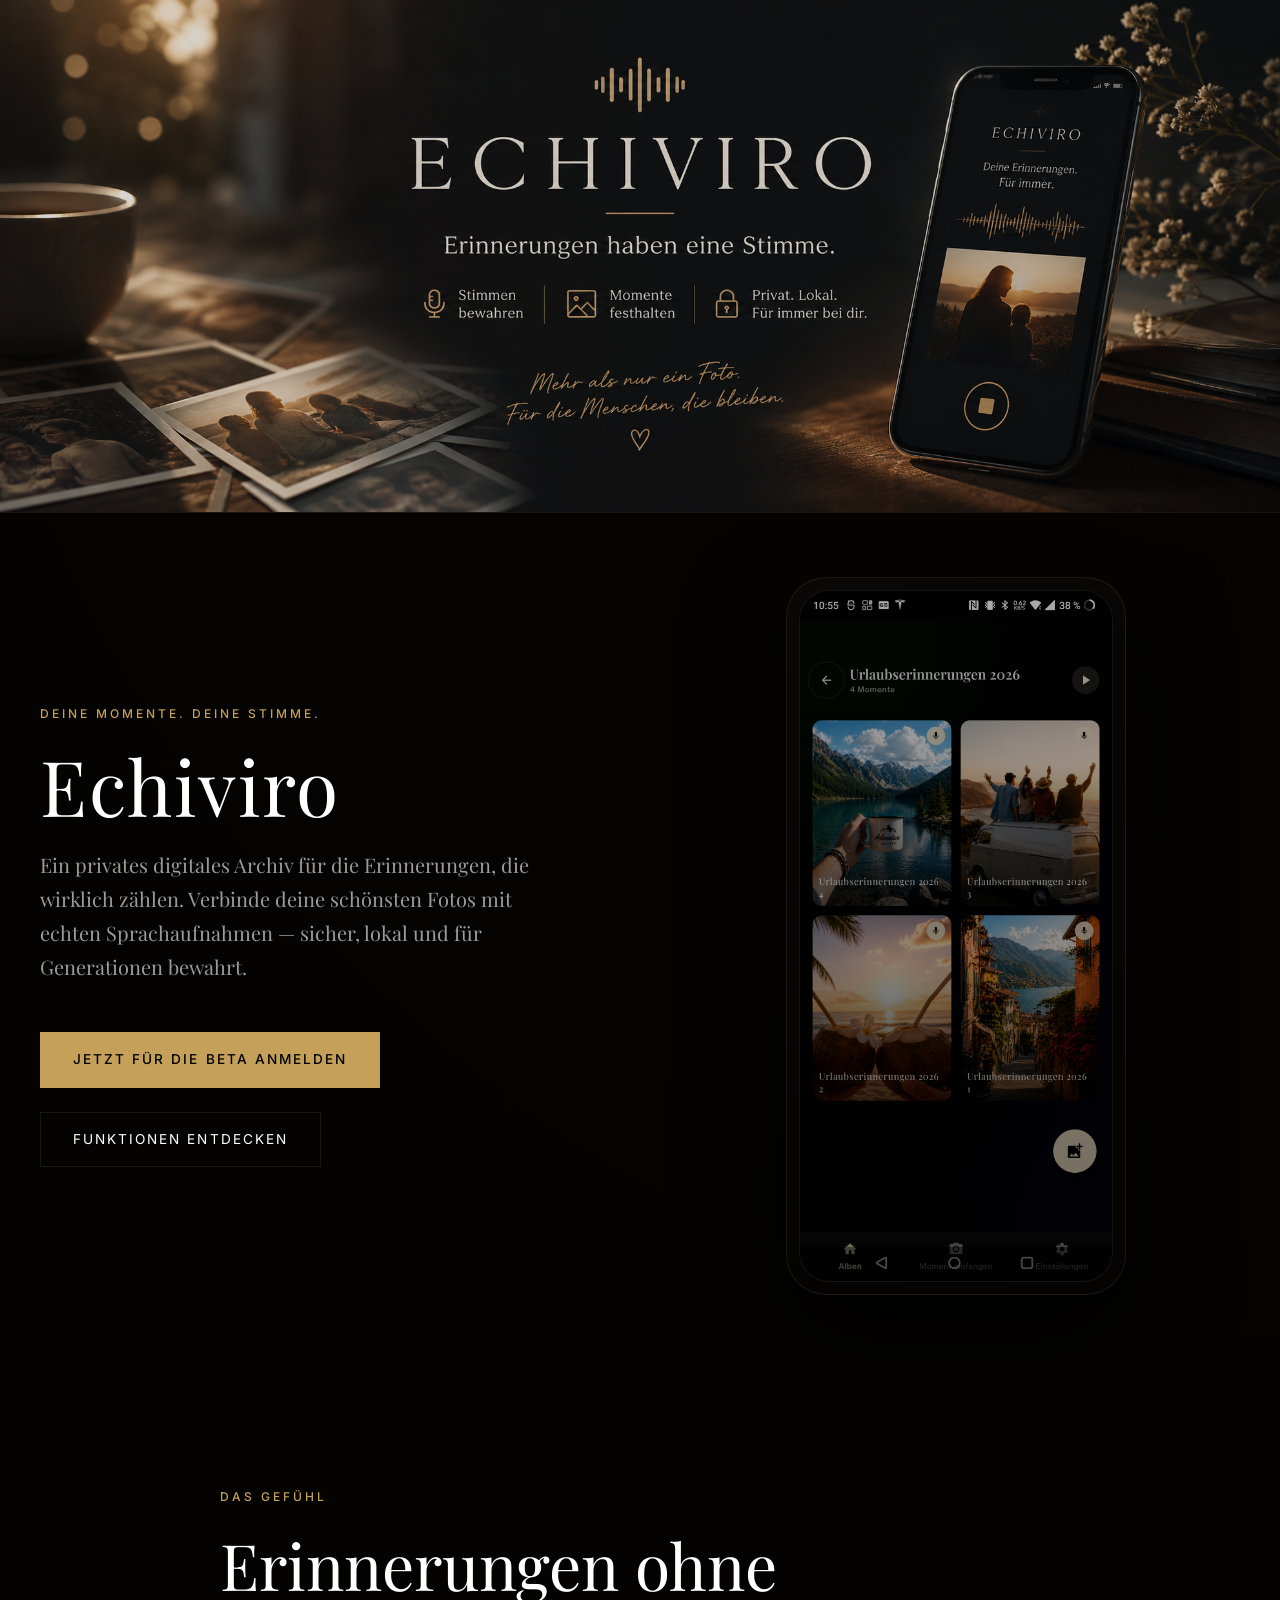
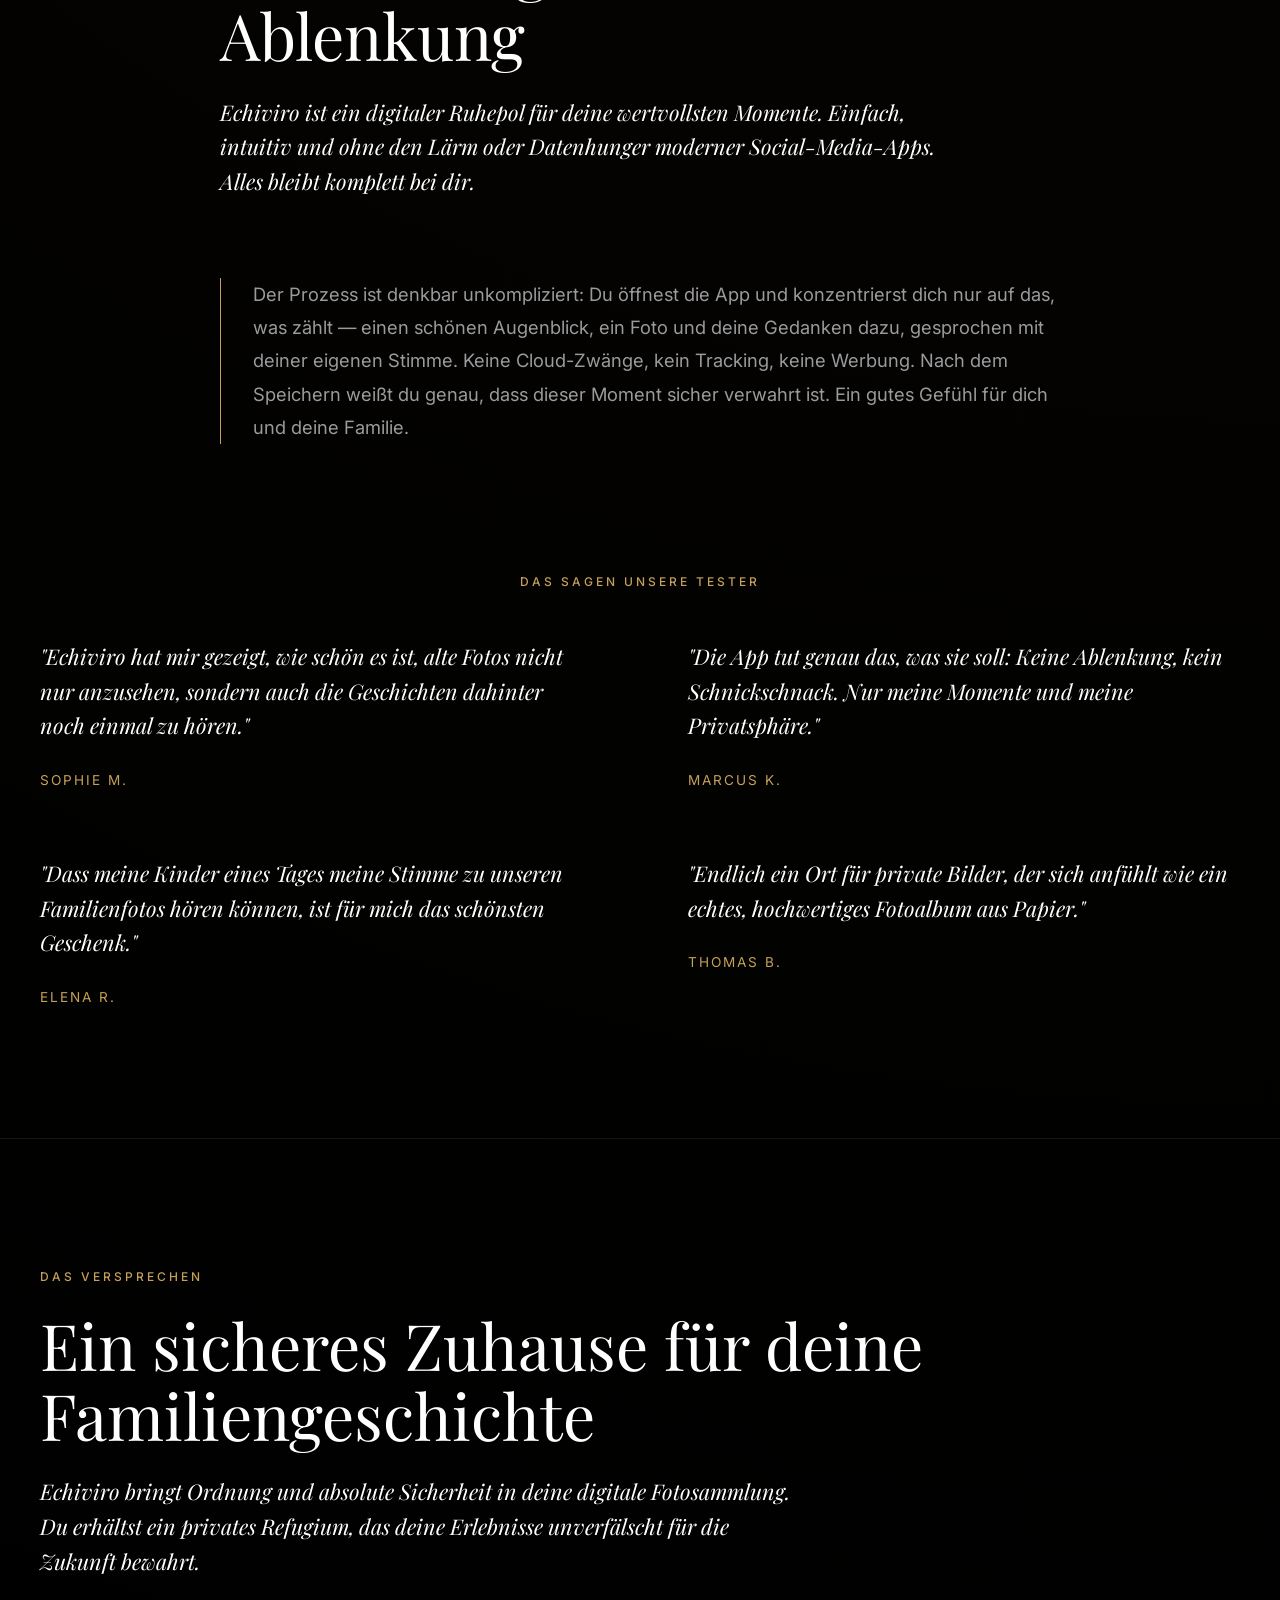
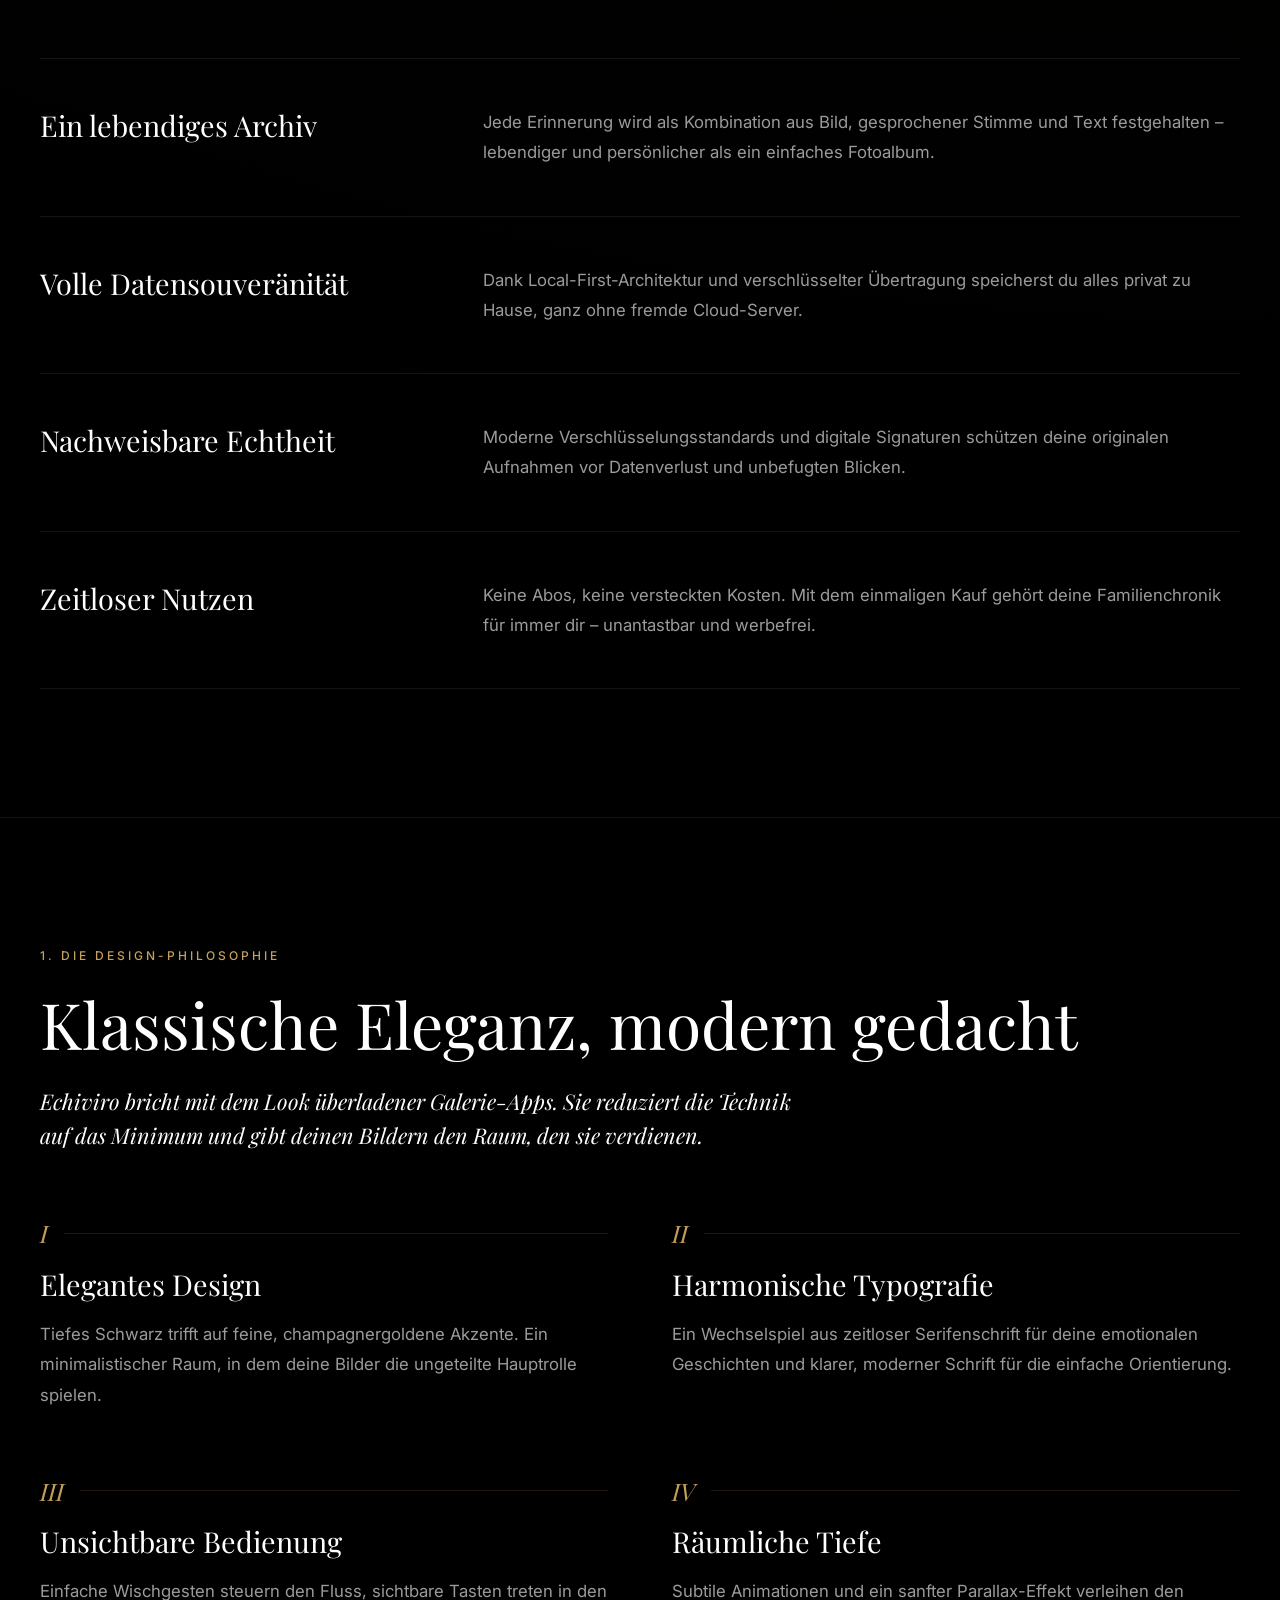
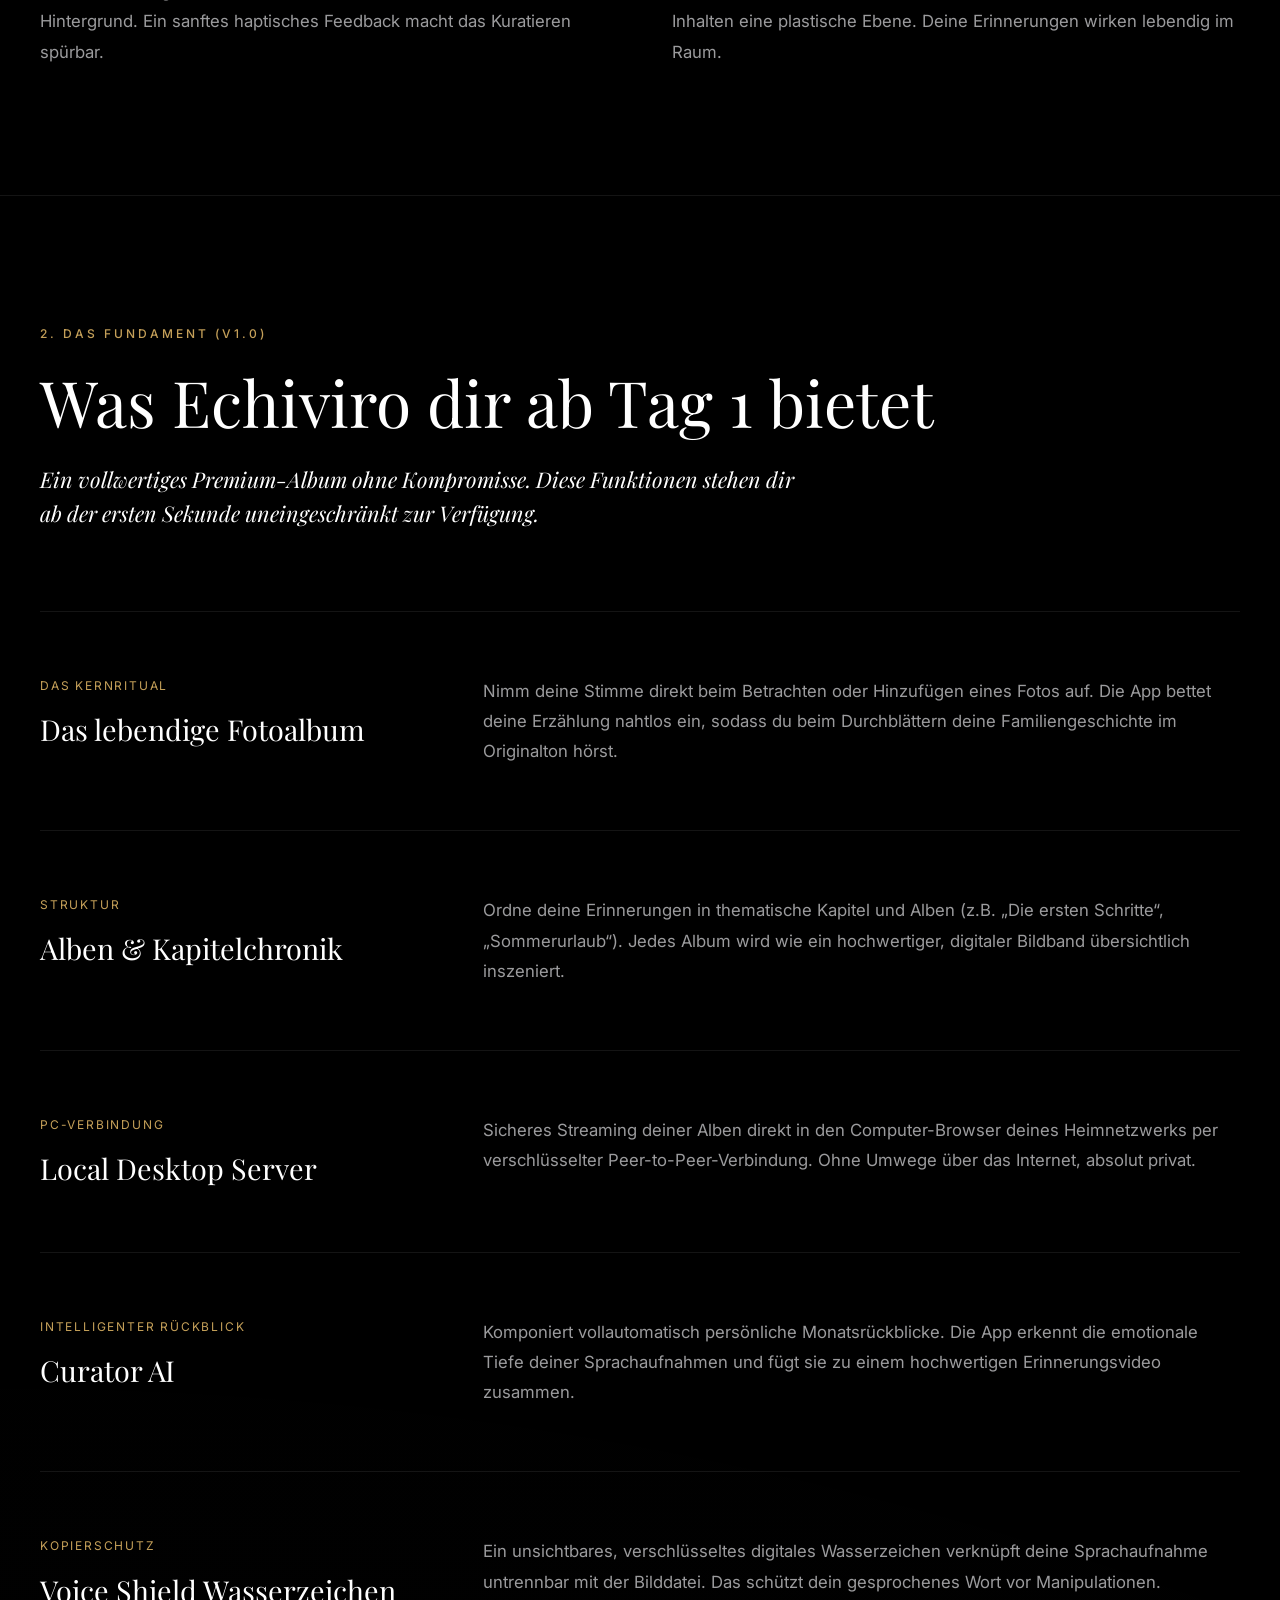
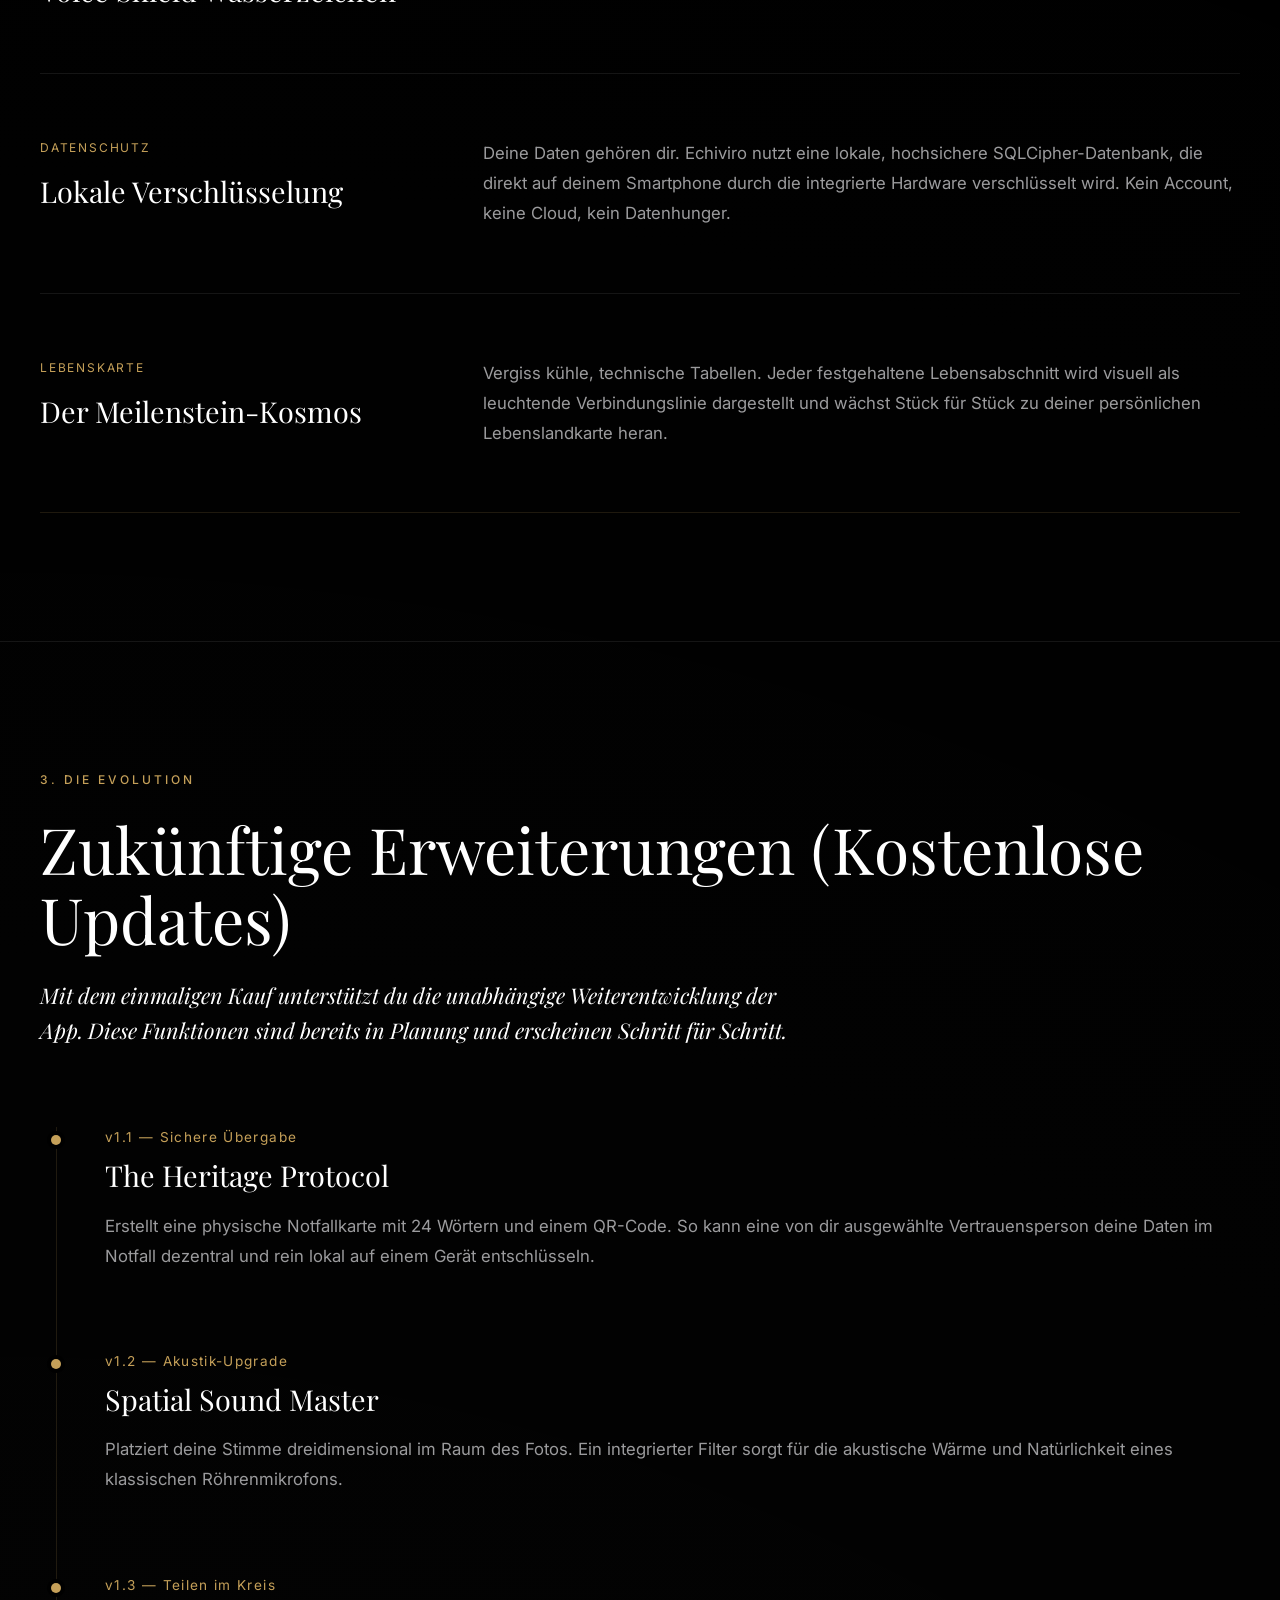
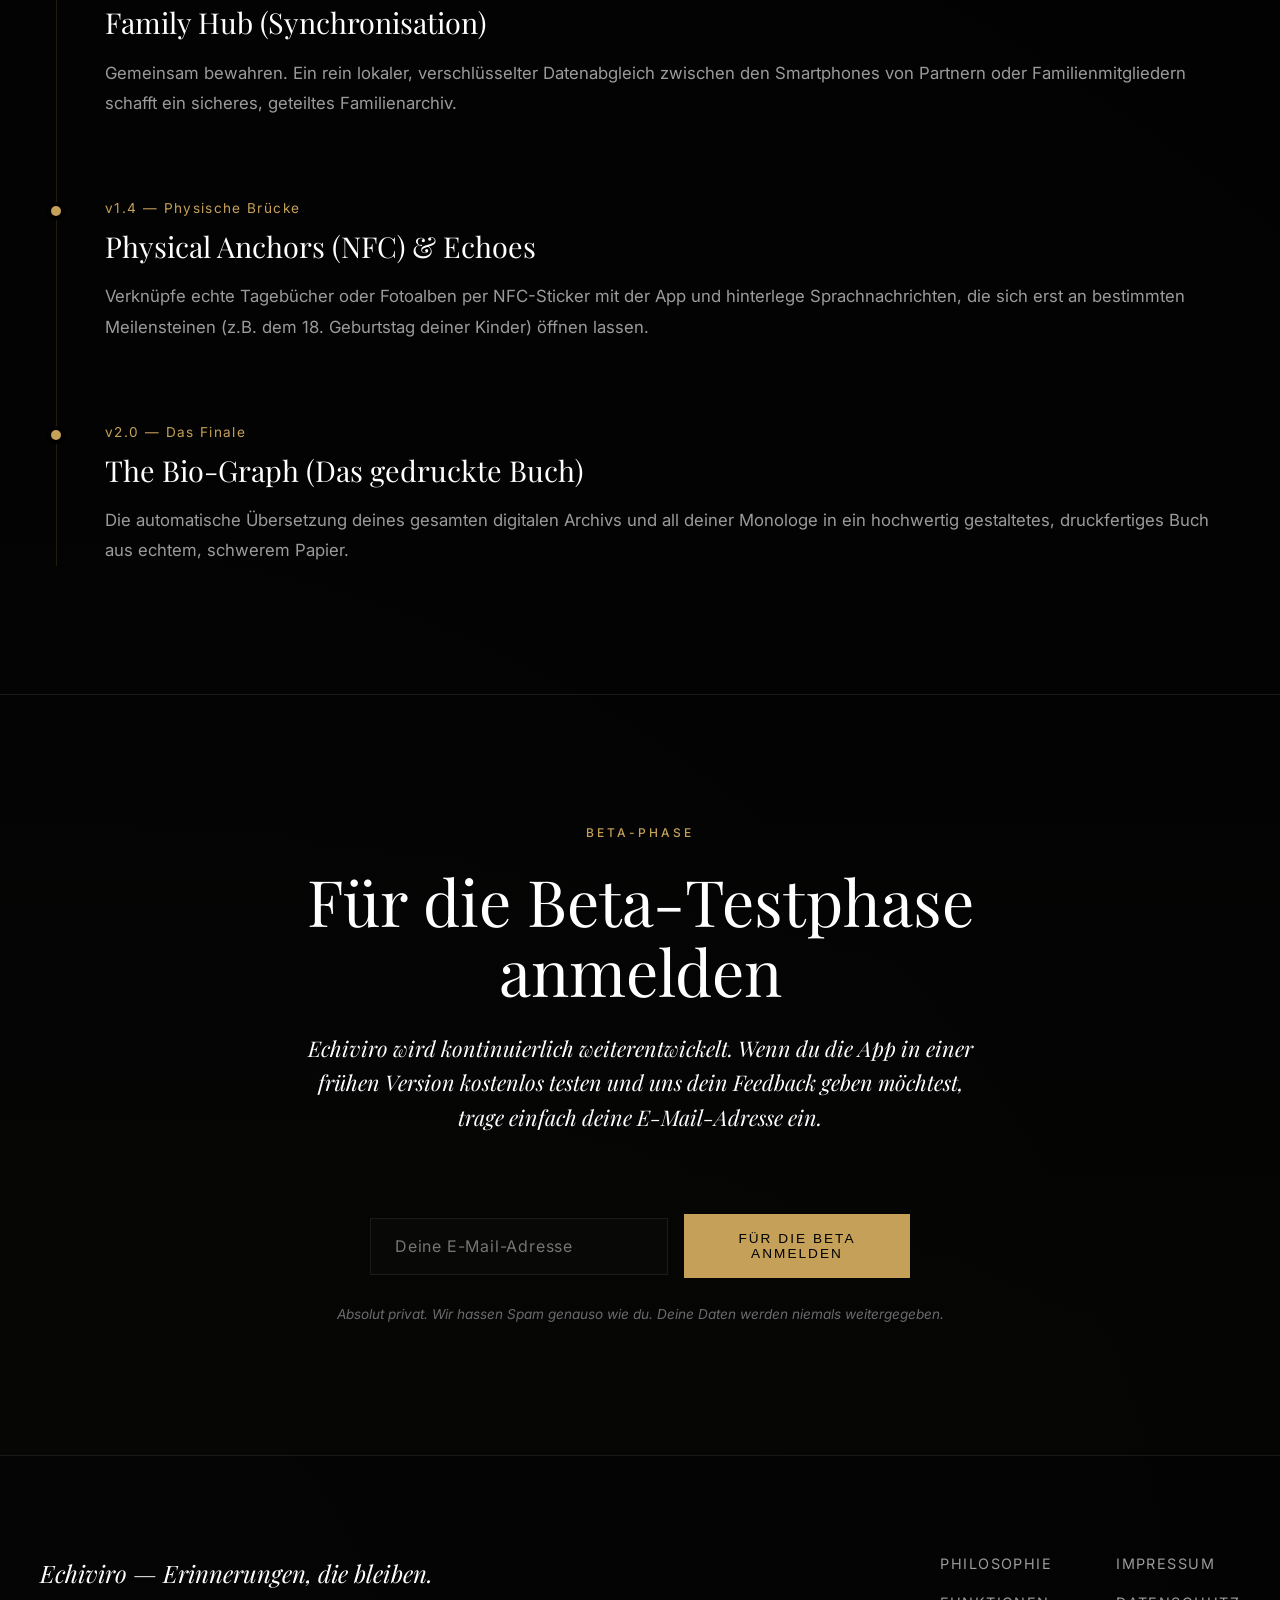
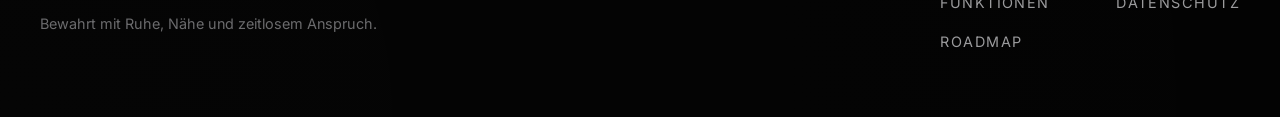
==== index.html @ 6c6562c6 "Update index.html" ====
<!DOCTYPE html>
<html lang="de">
<head>
    <meta charset="UTF-8">
    <meta name="viewport" content="width=device-width, initial-scale=1.0">
    <title>Echiviro — Das lebendige Erinnerungsarchiv</title>
    <meta name="description" content="Echiviro ist dein privates digitales Fotoalbum mit echter Stimme. Edel gestaltet, lokal gespeichert und absolut sicher vor fremden Blicken.">
    <link rel="preconnect" href="https://fonts.googleapis.com">
    <link rel="preconnect" href="https://fonts.gstatic.com" crossorigin>
    <link href="https://fonts.googleapis.com/css2?family=Inter:wght@300;400;500;600&family=Playfair+Display:ital,wght@0,400;0,500;1,400&display=swap" rel="stylesheet">
    <link rel="stylesheet" href="styles.css">
</head>
<body>
    <div class="page-shell">
        <div class="header-banner">
            <img src="Header.png" alt="Echiviro Header Visual" class="header-banner-image">
        </div>
        
        <header class="hero" id="top">
            <div class="hero-layer"></div>
            <div class="container hero-container">
                <div class="hero-copy">
                    <span class="eyebrow">Deine Momente. Deine Stimme.</span>
                    <h1>Echiviro</h1>
                    <p class="hero-text">Ein privates digitales Archiv für die Erinnerungen, die wirklich zählen. Verbinde deine schönsten Fotos mit echten Sprachaufnahmen — sicher, lokal und für Generationen bewahrt.</p>
                    <div class="hero-actions">
                        <a class="button button-primary" href="#anmeldung">Jetzt für die Beta anmelden</a>
                        <a class="button button-secondary" href="#bausteine">Funktionen entdecken</a>
                    </div>
                </div>
                <div class="hero-visual">
                    <div class="phone-frame">
                        <div class="phone-screen">
                            <div class="screen-slide screen-one"></div>
                            <div class="screen-slide screen-two"></div>
                            <div class="screen-slide screen-three"></div>
                        </div>
                    </div>
                </div>
            </div>
        </header>

        <main>
            <section class="section section-feel" id="demo">
                <div class="container small-container">
                    <span class="eyebrow">Das Gefühl</span>
                    <h2>Erinnerungen ohne Ablenkung</h2>
                    <p class="section-intro">Echiviro ist ein digitaler Ruhepol für deine wertvollsten Momente. Einfach, intuitiv und ohne den Lärm oder Datenhunger moderner Social-Media-Apps. Alles bleibt komplett bei dir.</p>
                    <div class="editorial-quote-block">
                        <p class="section-text">Der Prozess ist denkbar unkompliziert: Du öffnest die App und konzentrierst dich nur auf das, was zählt — einen schönen Augenblick, ein Foto und deine Gedanken dazu, gesprochen mit deiner eigenen Stimme. Keine Cloud-Zwänge, kein Tracking, keine Werbung. Nach dem Speichern weißt du genau, dass dieser Moment sicher verwahrt ist. Ein gutes Gefühl für dich und deine Familie.</p>
                    </div>
                </div>

                <div class="container voices-container">
                    <span class="eyebrow center-text">Das sagen unsere Tester</span>
                    <div class="voices-editorial-grid">
                        <blockquote class="voice-item">
                            <p class="voice-quote">"Echiviro hat mir gezeigt, wie schön es ist, alte Fotos nicht nur anzusehen, sondern auch die Geschichten dahinter noch einmal zu hören."</p>
                            <cite class="voice-author">Sophie M.</cite>
                        </blockquote>
                        <blockquote class="voice-item">
                            <p class="voice-quote">"Die App tut genau das, was sie soll: Keine Ablenkung, kein Schnickschnack. Nur meine Momente und meine Privatsphäre."</p>
                            <cite class="voice-author">Marcus K.</cite>
                        </blockquote>
                        <blockquote class="voice-item">
                            <p class="voice-quote">"Dass meine Kinder eines Tages meine Stimme zu unseren Familienfotos hören können, ist für mich das schönsten Geschenk."</p>
                            <cite class="voice-author">Elena R.</cite>
                        </blockquote>
                        <blockquote class="voice-item">
                            <p class="voice-quote">"Endlich ein Ort für private Bilder, der sich anfühlt wie ein echtes, hochwertiges Fotoalbum aus Papier."</p>
                            <cite class="voice-author">Thomas B.</cite>
                        </blockquote>
                    </div>
                </div>
            </section>

            <section class="section section-offer line-top" id="bekommen">
                <div class="container">
                    <span class="eyebrow">Das Versprechen</span>
                    <h2>Ein sicheres Zuhause für deine Familiengeschichte</h2>
                    <p class="section-intro">Echiviro bringt Ordnung und absolute Sicherheit in deine digitale Fotosammlung. Du erhältst ein privates Refugium, das deine Erlebnisse unverfälscht für die Zukunft bewahrt.</p>
                    
                    <div class="editorial-list">
                        <div class="editorial-row">
                            <div class="editorial-cell title-cell"><h3>Ein lebendiges Archiv</h3></div>
                            <div class="editorial-cell desc-cell"><p>Jede Erinnerung wird als Kombination aus Bild, gesprochener Stimme und Text festgehalten – lebendiger und persönlicher als ein einfaches Fotoalbum.</p></div>
                        </div>
                        <div class="editorial-row">
                            <div class="editorial-cell title-cell"><h3>Volle Datensouveränität</h3></div>
                            <div class="editorial-cell desc-cell"><p>Dank Local-First-Architektur und verschlüsselter Übertragung speicherst du alles privat zu Hause, ganz ohne fremde Cloud-Server.</p></div>
                        </div>
                        <div class="editorial-row">
                            <div class="editorial-cell title-cell"><h3>Nachweisbare Echtheit</h3></div>
                            <div class="editorial-cell desc-cell"><p>Moderne Verschlüsselungsstandards und digitale Signaturen schützen deine originalen Aufnahmen vor Datenverlust und unbefugten Blicken.</p></div>
                        </div>
                        <div class="editorial-row">
                            <div class="editorial-cell title-cell"><h3>Zeitloser Nutzen</h3></div>
                            <div class="editorial-cell desc-cell"><p>Keine Abos, keine versteckten Kosten. Mit dem einmaligen Kauf gehört deine Familienchronik für immer dir – unantastbar und werbefrei.</p></div>
                        </div>
                    </div>
                </div>
            </section>

            <section class="section section-manifest line-top" id="manifest">
                <div class="container">
                    <span class="eyebrow">1. Die Design-Philosophie</span>
                    <h2>Klassische Eleganz, modern gedacht</h2>
                    <p class="section-intro">Echiviro bricht mit dem Look überladener Galerie-Apps. Sie reduziert die Technik auf das Minimum und gibt deinen Bildern den Raum, den sie verdienen.</p>

                    <div class="manifesto-editorial-grid">
                        <div class="manifesto-block">
                            <span class="block-number">I</span>
                            <h3>Elegantes Design</h3>
                            <p>Tiefes Schwarz trifft auf feine, champagnergoldene Akzente. Ein minimalistischer Raum, in dem deine Bilder die ungeteilte Hauptrolle spielen.</p>
                        </div>
                        <div class="manifesto-block">
                            <span class="block-number">II</span>
                            <h3>Harmonische Typografie</h3>
                            <p>Ein Wechselspiel aus zeitloser Serifenschrift für deine emotionalen Geschichten und klarer, moderner Schrift für die einfache Orientierung.</p>
                        </div>
                        <div class="manifesto-block">
                            <span class="block-number">III</span>
                            <h3>Unsichtbare Bedienung</h3>
                            <p>Einfache Wischgesten steuern den Fluss, sichtbare Tasten treten in den Hintergrund. Ein sanftes haptisches Feedback macht das Kuratieren spürbar.</p>
                        </div>
                        <div class="manifesto-block">
                            <span class="block-number">IV</span>
                            <h3>Räumliche Tiefe</h3>
                            <p>Subtile Animationen und ein sanfter Parallax-Effekt verleihen den Inhalten eine plastische Ebene. Deine Erinnerungen wirken lebendig im Raum.</p>
                        </div>
                    </div>
                </div>
            </section>

            <section class="section section-features line-top" id="bausteine">
                <div class="container">
                    <span class="eyebrow">2. Das Fundament (v1.0)</span>
                    <h2>Was Echiviro dir ab Tag 1 bietet</h2>
                    <p class="section-intro">Ein vollwertiges Premium-Album ohne Kompromisse. Diese Funktionen stehen dir ab der ersten Sekunde uneingeschränkt zur Verfügung.</p>

                    <div class="features-editorial-list">
                        <div class="feature-strip">
                            <div class="feature-strip-meta">
                                <span class="feature-strip-label">Das Kernritual</span>
                                <h3>Das lebendige Fotoalbum</h3>
                            </div>
                            <div class="feature-strip-content">
                                <p>Nimm deine Stimme direkt beim Betrachten oder Hinzufügen eines Fotos auf. Die App bettet deine Erzählung nahtlos ein, sodass du beim Durchblättern deine Familiengeschichte im Originalton hörst.</p>
                            </div>
                        </div>

                        <div class="feature-strip">
                            <div class="feature-strip-meta">
                                <span class="feature-strip-label">Struktur</span>
                                <h3>Alben & Kapitelchronik</h3>
                            </div>
                            <div class="feature-strip-content">
                                <p>Ordne deine Erinnerungen in thematische Kapitel und Alben (z.B. „Die ersten Schritte“, „Sommerurlaub“). Jedes Album wird wie ein hochwertiger, digitaler Bildband übersichtlich inszeniert.</p>
                            </div>
                        </div>

                        <div class="feature-strip">
                            <div class="feature-strip-meta">
                                <span class="feature-strip-label">PC-Verbindung</span>
                                <h3>Local Desktop Server</h3>
                            </div>
                            <div class="feature-strip-content">
                                <p>Sicheres Streaming deiner Alben direkt in den Computer-Browser deines Heimnetzwerks per verschlüsselter Peer-to-Peer-Verbindung. Ohne Umwege über das Internet, absolut privat.</p>
                            </div>
                        </div>

                        <div class="feature-strip">
                            <div class="feature-strip-meta">
                                <span class="feature-strip-label">Intelligenter Rückblick</span>
                                <h3>Curator AI</h3>
                            </div>
                            <div class="feature-strip-content">
                                <p>Komponiert vollautomatisch persönliche Monatsrückblicke. Die App erkennt die emotionale Tiefe deiner Sprachaufnahmen und fügt sie zu einem hochwertigen Erinnerungsvideo zusammen.</p>
                            </div>
                        </div>

                        <div class="feature-strip">
                            <div class="feature-strip-meta">
                                <span class="feature-strip-label">Kopierschutz</span>
                                <h3>Voice Shield Wasserzeichen</h3>
                            </div>
                            <div class="feature-strip-content">
                                <p>Ein unsichtbares, verschlüsseltes digitales Wasserzeichen verknüpft deine Sprachaufnahme untrennbar mit der Bilddatei. Das schützt dein gesprochenes Wort vor Manipulationen.</p>
                            </div>
                        </div>

                        <div class="feature-strip">
                            <div class="feature-strip-meta">
                                <span class="feature-strip-label">Datenschutz</span>
                                <h3>Lokale Verschlüsselung</h3>
                            </div>
                            <div class="feature-strip-content">
                                <p>Deine Daten gehören dir. Echiviro nutzt eine lokale, hochsichere SQLCipher-Datenbank, die direkt auf deinem Smartphone durch die integrierte Hardware verschlüsselt wird. Kein Account, keine Cloud, kein Datenhunger.</p>
                            </div>
                        </div>

                        <div class="feature-strip highlight-strip">
                            <div class="feature-strip-meta">
                                <span class="feature-strip-label">Lebenskarte</span>
                                <h3>Der Meilenstein-Kosmos</h3>
                            </div>
                            <div class="feature-strip-content">
                                <p>Vergiss kühle, technische Tabellen. Jeder festgehaltene Lebensabschnitt wird visuell als leuchtende Verbindungslinie dargestellt und wächst Stück für Stück zu deiner persönlichen Lebenslandkarte heran.</p>
                            </div>
                        </div>
                    </div>
                </div>
            </section>

            <section class="section section-roadmap line-top" id="zukunft">
                <div class="container">
                    <span class="eyebrow">3. Die Evolution</span>
                    <h2>Zukünftige Erweiterungen (Kostenlose Updates)</h2>
                    <p class="section-intro">Mit dem einmaligen Kauf unterstützt du die unabhängige Weiterentwicklung der App. Diese Funktionen sind bereits in Planung und erscheinen Schritt für Schritt.</p>

                    <div class="roadmap-timeline">
                        <div class="timeline-node">
                            <div class="node-meta">
                                <span class="node-version">v1.1 — Sichere Übergabe</span>
                                <h3 class="node-title">The Heritage Protocol</h3>
                            </div>
                            <div class="node-body">
                                <p>Erstellt eine physische Notfallkarte mit 24 Wörtern und einem QR-Code. So kann eine von dir ausgewählte Vertrauensperson deine Daten im Notfall dezentral und rein lokal auf einem Gerät entschlüsseln.</p>
                            </div>
                        </div>

                        <div class="timeline-node">
                            <div class="node-meta">
                                <span class="node-version">v1.2 — Akustik-Upgrade</span>
                                <h3 class="node-title">Spatial Sound Master</h3>
                            </div>
                            <div class="node-body">
                                <p>Platziert deine Stimme dreidimensional im Raum des Fotos. Ein integrierter Filter sorgt für die akustische Wärme und Natürlichkeit eines klassischen Röhrenmikrofons.</p>
                            </div>
                        </div>

                        <div class="timeline-node">
                            <div class="node-meta">
                                <span class="node-version">v1.3 — Teilen im Kreis</span>
                                <h3 class="node-title">Family Hub (Synchronisation)</h3>
                            </div>
                            <div class="node-body">
                                <p>Gemeinsam bewahren. Ein rein lokaler, verschlüsselter Datenabgleich zwischen den Smartphones von Partnern oder Familienmitgliedern schafft ein sicheres, geteiltes Familienarchiv.</p>
                            </div>
                        </div>

                        <div class="timeline-node">
                            <div class="node-meta">
                                <span class="node-version">v1.4 — Physische Brücke</span>
                                <h3 class="node-title">Physical Anchors (NFC) & Echoes</h3>
                            </div>
                            <div class="node-body">
                                <p>Verknüpfe echte Tagebücher oder Fotoalben per NFC-Sticker mit der App und hinterlege Sprachnachrichten, die sich erst an bestimmten Meilensteinen (z.B. dem 18. Geburtstag deiner Kinder) öffnen lassen.</p>
                            </div>
                        </div>

                        <div class="timeline-node">
                            <div class="node-meta">
                                <span class="node-version">v2.0 — Das Finale</span>
                                <h3 class="node-title">The Bio-Graph (Das gedruckte Buch)</h3>
                            </div>
                            <div class="node-body">
                                <p>Die automatische Übersetzung deines gesamten digitalen Archivs und all deiner Monologe in ein hochwertig gestaltetes, druckfertiges Buch aus echtem, schwerem Papier.</p>
                            </div>
                        </div>
                    </div>
                </div>
            </section>

            <section class="section section-beta line-top" id="anmeldung">
                <div class="container small-container center-text">
                    <span class="eyebrow">Beta-Phase</span>
                    <h2>Für die Beta-Testphase anmelden</h2>
                    <p class="section-intro" id="betaIntro" style="margin-left: auto; margin-right: auto; max-width: 680px;">
                        Echiviro wird kontinuierlich weiterentwickelt. Wenn du die App in einer frühen Version kostenlos testen und uns dein Feedback geben möchtest, trage einfach deine E-Mail-Adresse ein.
                    </p>
                    
                    <form action="https://formspree.io/f/maqgyqeb" method="POST" class="beta-form" id="betaForm">
                        <input type="email" name="email" placeholder="Deine E-Mail-Adresse" required class="beta-input">
                        <button type="submit" class="button button-primary">Für die Beta anmelden</button>
                    </form>

                    <div id="betaSuccess" class="beta-success-message" style="display: none;">
                        <p class="font-serif" style="font-size: 2rem; color: var(--accent); font-style: italic; margin-bottom: 1rem;">Vielen Dank!</p>
                        <p style="color: var(--text-secondary); max-width: 500px; margin: 0 auto;">Wir haben deine E-Mail-Adresse eingetragen. Sobald die nächste Testversion für Smartphones bereitsteht, senden wir dir eine Einladung.</p>
                    </div>
                    
                    <p id="betaNote" style="font-size: 0.85rem; color: var(--text-muted); margin-top: 1.5rem; font-style: italic;">
                        Absolut privat. Wir hassen Spam genauso wie du. Deine Daten werden niemals weitergegeben.
                    </p>
                </div>
            </section>
        </main>

        <footer class="footer line-top">
            <div class="container footer-content">
                <div class="footer-branding">
                    <p class="footer-motto">Echiviro — Erinnerungen, die bleiben.</p>
                    <p class="footer-subtext">Bewahrt mit Ruhe, Nähe und zeitlosem Anspruch.</p>
                </div>
                <div class="footer-links">
                    <div class="footer-link-group">
                        <a href="#manifest">Philosophie</a>
                        <a href="#bausteine">Funktionen</a>
                        <a href="#zukunft">Roadmap</a>
                    </div>
                    <div class="footer-link-group">
                        <a href="impressum.html">Impressum</a>
                        <a href="datenschutz.html">Datenschutz</a>
                    </div>
                </div>
            </div>
        </footer>
    </div>

    <script src="script.js"></script>
</body>
</html>
---- styles.css ----
/* ==========================================================================
   Echiviro – Das digitale Vermächtnis 
   Design-Philosophie: Luxury Analog
   ========================================================================== */

:root {
    --bg-color: #000000;
    --accent: #C5A059;
    --accent-dim: rgba(197, 160, 89, 0.2);
    --accent-faint: rgba(197, 160, 89, 0.05);
    
    --text-primary: #FFFFFF;
    --text-secondary: #9B9B9D;
    --text-muted: #6B6B6D;
    
    --line-color: rgba(255, 255, 255, 0.08);
    --line-gold: rgba(197, 160, 89, 0.15);
    
    --font-serif: 'Playfair Display', Georgia, serif;
    --font-sans: 'Inter', system-ui, -apple-system, sans-serif;
}

/* Base Reset */
* {
    box-sizing: border-box;
    margin: 0;
    padding: 0;
}

html {
    scroll-behavior: smooth;
    font-size: 16px;
    background-color: var(--bg-color);
}

body {
    min-height: 100vh;
    color: var(--text-primary);
    font-family: var(--font-sans);
    line-height: 1.6;
    -webkit-font-smoothing: antialiased;
    -moz-osx-font-smoothing: grayscale;
    
    /* Organisches Leuchten im Hintergrund */
    background: radial-gradient(circle at top right, rgba(197, 160, 89, 0.03), transparent 40%),
                radial-gradient(circle at bottom left, rgba(255, 255, 255, 0.02), transparent 40%);
}

a {
    color: inherit;
    text-decoration: none;
    transition: color 0.4s ease;
}

/* Typography Scale */
h1, h2, h3, h4, .font-serif {
    font-family: var(--font-serif);
    font-weight: 400;
}

h1 {
    font-size: clamp(3rem, 6vw, 5.5rem);
    line-height: 1;
    letter-spacing: 0.02em;
    margin-bottom: 1.5rem;
}

h2 {
    font-size: clamp(2.5rem, 5vw, 4rem);
    line-height: 1.1;
    margin-bottom: 1.5rem;
    color: var(--text-primary);
}

h3 {
    font-size: clamp(1.4rem, 2.5vw, 1.8rem);
    line-height: 1.3;
    color: var(--text-primary);
}

p {
    font-size: 1.05rem;
    line-height: 1.8;
    color: var(--text-secondary);
}

.eyebrow {
    display: block;
    font-family: var(--font-sans);
    font-size: 0.75rem;
    text-transform: uppercase;
    letter-spacing: 0.25em;
    color: var(--accent);
    margin-bottom: 1.5rem;
    font-weight: 500;
}

.center-text {
    text-align: center;
}

/* Layout Utilities */
.container {
    width: min(1200px, calc(100% - 3rem));
    margin: 0 auto;
}

.small-container {
    max-width: 840px;
}

.section {
    padding: 8rem 0;
}

.line-top {
    border-top: 1px solid var(--line-color);
}

.section-intro {
    font-family: var(--font-serif);
    font-style: italic;
    font-size: 1.35rem;
    line-height: 1.6;
    color: var(--text-primary);
    max-width: 760px;
    margin-bottom: 5rem;
}

/* Header Banner */
.header-banner {
    width: 100%;
    border-bottom: 1px solid var(--line-color);
    background-color: var(--bg-color);
}

.header-banner-image {
    display: block;
    width: 100%;
    height: auto;
    object-fit: cover;
    opacity: 0.85;
}

/* Hero */
.hero {
    min-height: 90vh;
    display: flex;
    align-items: center;
    position: relative;
    padding: 4rem 0;
}

.hero-container {
    display: grid;
    grid-template-columns: 1fr 1fr;
    gap: 4rem;
    align-items: center;
}

.hero-text {
    font-family: var(--font-serif);
    font-size: 1.25rem;
    line-height: 1.7;
    color: var(--text-secondary);
    margin-bottom: 3rem;
    max-width: 500px;
}

/* Buttons */
.hero-actions {
    display: flex;
    gap: 1.5rem;
    flex-wrap: wrap;
}

.button {
    display: inline-flex;
    align-items: center;
    justify-content: center;
    padding: 1rem 2rem;
    font-size: 0.85rem;
    text-transform: uppercase;
    letter-spacing: 0.15em;
    transition: all 0.4s ease;
    border: 1px solid transparent;
}

.button-primary {
    background-color: var(--accent);
    color: var(--bg-color);
    font-weight: 500;
}

.button-primary:hover {
    background-color: transparent;
    color: var(--accent);
    border-color: var(--accent);
}

.button-secondary {
    border-color: var(--line-color);
    color: var(--text-primary);
}

.button-secondary:hover {
    border-color: var(--accent);
    color: var(--accent);
}

/* Phone Mockup */
.phone-frame {
    width: min(340px, 100%);
    aspect-ratio: 9 / 19;
    border-radius: 40px;
    border: 1px solid var(--line-color);
    position: relative;
    background: linear-gradient(145deg, rgba(255,255,255,0.02), transparent);
    margin: 0 auto;
    box-shadow: 0 40px 100px rgba(0, 0, 0, 0.8);
}

.phone-screen {
    position: absolute;
    inset: 12px; 
    border-radius: 30px;
    background-color: #070707;
    overflow: hidden;
    border: 1px solid rgba(255, 255, 255, 0.05);
}

.screen-slide {
    position: absolute;
    inset: 0;
    background-size: cover;
    background-position: center;
    opacity: 0;
    transform: scale(0.98);
    transition: opacity 0.8s ease, transform 0.8s ease;
    filter: contrast(1.05) brightness(0.9);
}

.screen-slide:first-child,
.screen-slide.active {
    opacity: 0.85; 
    transform: scale(1);
}

/* Slider-Bildpfade */
.screen-one {
    background-image: linear-gradient(180deg, rgba(0, 0, 0, 0.15), rgba(0, 0, 0, 0.4)), 
                      url('Render_Onpager1.jpg');
}

.screen-two {
    background-image: linear-gradient(180deg, rgba(0, 0, 0, 0.15), rgba(0, 0, 0, 0.4)), 
                      url('Render_Onpager2.jpg');
}

.screen-three {
    background-image: linear-gradient(180deg, rgba(0, 0, 0, 0.15), rgba(0, 0, 0, 0.4)), 
                      url('Render_Onpager3.jpg');
}

/* Editorial Architecture */
.editorial-quote-block {
    border-left: 1px solid var(--accent);
    padding-left: 2rem;
    margin: 4rem 0 6rem 0;
}

.editorial-quote-block p {
    font-size: 1.15rem;
    color: var(--text-secondary);
}

/* Voices */
.voices-container {
    margin-top: 8rem;
}

.voices-editorial-grid {
    display: grid;
    grid-template-columns: repeat(2, 1fr);
    gap: 4rem 6rem;
    margin-top: 3rem;
}

.voice-item {
    position: relative;
}

.voice-quote {
    font-family: var(--font-serif);
    font-style: italic;
    font-size: 1.35rem;
    line-height: 1.6;
    color: var(--text-primary);
    margin-bottom: 1.5rem;
}

.voice-author {
    font-family: var(--font-sans);
    font-size: 0.85rem;
    text-transform: uppercase;
    letter-spacing: 0.15em;
    color: var(--accent);
    font-style: normal;
}

/* Editorial List */
.editorial-list {
    border-top: 1px solid var(--line-color);
}

.editorial-row {
    display: grid;
    grid-template-columns: 1fr 2fr;
    gap: 4rem;
    padding: 3rem 0;
    border-bottom: 1px solid var(--line-color);
    transition: background-color 0.4s ease;
}

.editorial-row:hover {
    background-color: var(--accent-faint);
}

.title-cell h3 {
    margin-bottom: 0;
}

/* Manifesto Blocks */
.manifesto-editorial-grid {
    display: grid;
    grid-template-columns: repeat(2, 1fr);
    gap: 5rem 4rem;
}

.manifesto-block {
    position: relative;
    padding-top: 2rem;
    border-top: 1px solid var(--line-gold);
}

.block-number {
    position: absolute;
    top: -1.2rem;
    left: 0;
    font-family: var(--font-serif);
    font-size: 1.5rem;
    color: var(--accent);
    font-style: italic;
    background-color: var(--bg-color);
    padding-right: 1rem;
}

.manifesto-block h3 {
    margin-bottom: 1rem;
}

/* Feature Strips (Bausteine) */
.features-editorial-list {
    display: flex;
    flex-direction: column;
}

.feature-strip {
    display: grid;
    grid-template-columns: 1fr 2fr;
    gap: 4rem;
    padding: 4rem 0;
    border-bottom: 1px solid var(--line-color);
    transition: background-color 0.5s ease; 
}

.feature-strip:first-child {
    border-top: 1px solid var(--line-color);
}

.feature-strip:hover {
    background: linear-gradient(90deg, var(--accent-faint), transparent);
}

.feature-strip-meta {
    display: flex;
    flex-direction: column;
}

.feature-strip-label {
    font-family: var(--font-sans);
    font-size: 0.75rem;
    text-transform: uppercase;
    letter-spacing: 0.15em;
    color: var(--accent);
    margin-bottom: 1rem;
}

.highlight-strip {
    border-bottom: 1px solid var(--line-gold);
}

/* Roadmap Timeline */
.roadmap-timeline {
    border-left: 1px solid var(--line-gold);
    padding-left: 3rem;
    margin-left: 1rem;
}

.timeline-node {
    position: relative;
    padding-bottom: 5rem;
}

.timeline-node::before {
    content: '';
    position: absolute;
    left: -3.35rem;
    top: 0.5rem;
    width: 10px;
    height: 10px;
    border-radius: 50%;
    background-color: var(--accent);
    box-shadow: 0 0 0 4px var(--bg-color);
}

.timeline-node:last-child {
    padding-bottom: 0;
}

.node-meta {
    margin-bottom: 1rem;
}

.node-version {
    font-family: var(--font-sans);
    font-size: 0.85rem;
    letter-spacing: 0.1em;
    color: var(--accent);
    display: block;
    margin-bottom: 0.5rem;
}

.node-title {
    margin-bottom: 0;
}

/* Beta / Anmeldung */
.section-beta {
    background: linear-gradient(180deg, transparent 0%, rgba(197, 160, 89, 0.01) 100%);
}

.beta-form {
    display: flex;
    justify-content: center;
    align-items: center;
    gap: 1rem;
    max-width: 540px;
    margin: 3.5rem auto 0 auto;
}

.beta-input {
    flex: 1;
    background-color: rgba(255, 255, 255, 0.01);
    border: 1px solid var(--line-color);
    padding: 1.1rem 1.5rem;
    color: var(--text-primary);
    font-family: var(--font-sans);
    font-size: 1rem;
    letter-spacing: 0.05em;
    transition: border-color 0.4s ease, background-color 0.4s ease;
}

.beta-input:focus {
    outline: none;
    background-color: rgba(197, 160, 89, 0.01);
    border-color: var(--accent);
}

.beta-success-message {
    padding: 3rem 0;
    animation: fadeAtelierIn 1.2s cubic-bezier(0.25, 1, 0.5, 1) forwards;
}

@keyframes fadeAtelierIn {
    from {
        opacity: 0;
        transform: translateY(10px);
    }
    to {
        opacity: 1;
        transform: translateY(0);
    }
}

/* Footer */
.footer {
    padding: 6rem 0 4rem;
}

.footer-content {
    display: flex;
    justify-content: space-between;
    align-items: flex-start;
    flex-wrap: wrap;
    gap: 4rem;
}

.footer-motto {
    font-family: var(--font-serif);
    font-size: 1.5rem;
    color: var(--text-primary);
    margin-bottom: 1rem;
    font-style: italic;
}

.footer-subtext {
    font-size: 0.9rem;
    color: var(--text-muted);
}

.footer-links {
    display: flex;
    gap: 4rem;
}

.footer-link-group {
    display: flex;
    flex-direction: column;
    gap: 1rem;
}

.footer-link-group a {
    font-size: 0.9rem;
    color: var(--text-secondary);
    text-transform: uppercase;
    letter-spacing: 0.1em;
}

.footer-link-group a:hover {
    color: var(--accent);
}

/* Responsive Design */
@media (max-width: 900px) {
    .hero-container {
        grid-template-columns: 1fr;
        text-align: center;
        gap: 3rem;
    }
    
    .hero-copy {
        display: flex;
        flex-direction: column;
        align-items: center;
    }

    .hero-text {
        text-align: center;
    }
    
    .hero-actions {
        justify-content: center;
    }

    .editorial-row, .feature-strip {
        grid-template-columns: 1fr;
        gap: 1.5rem;
        padding: 2.5rem 0;
    }

    .voices-editorial-grid, .manifesto-editorial-grid {
        grid-template-columns: 1fr;
        gap: 3rem;
    }
    
    .footer-content {
        flex-direction: column;
        gap: 2.5rem;
    }
    
    .beta-form {
        flex-direction: column;
        width: 100%;
    }
    
    .beta-input {
        width: 100%;
        text-align: center;
    }
}

@media (max-width: 600px) {
    h1 {
        font-size: 2.5rem;
    }
    
    h2 {
        font-size: 2rem;
    }
    
    .section {
        padding: 5rem 0;
    }
    
    .roadmap-timeline {
        padding-left: 2rem;
        margin-left: 0.5rem;
    }
    
    .timeline-node::before {
        left: -2.35rem;
    }
}
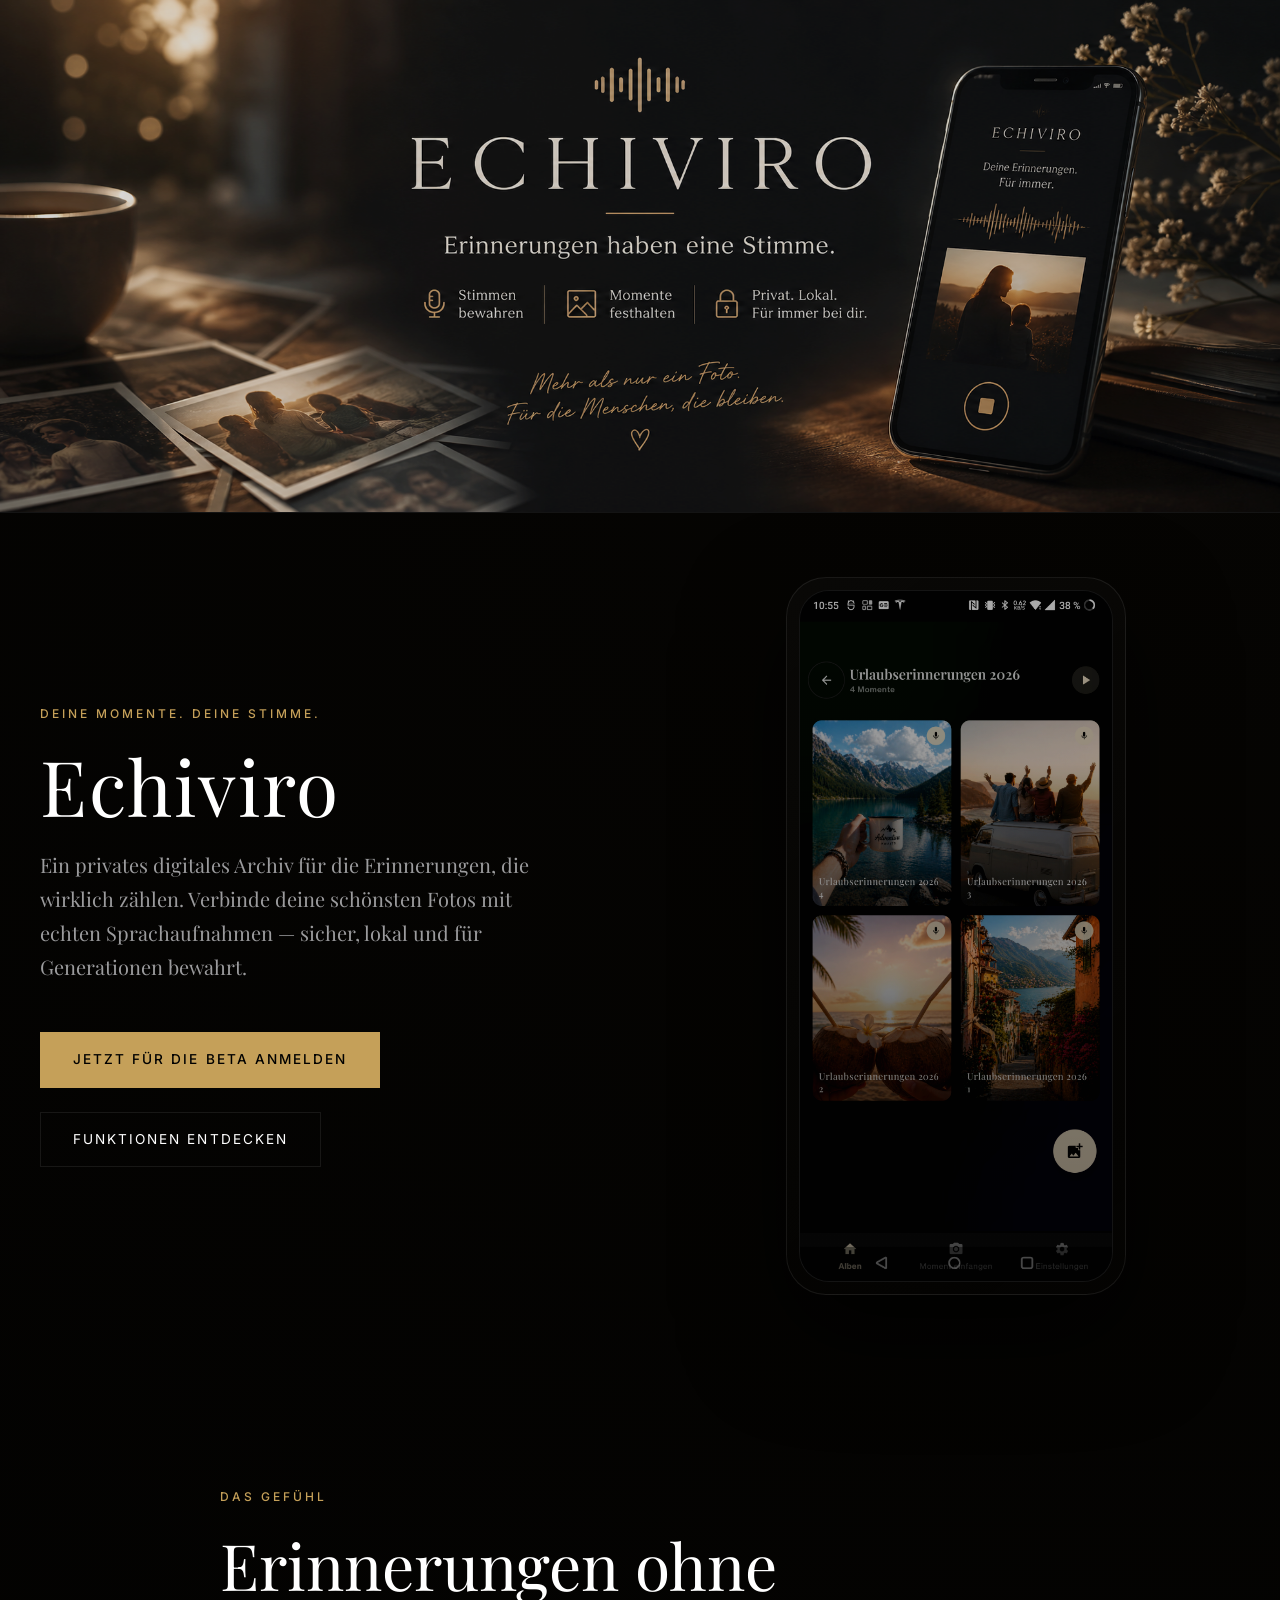
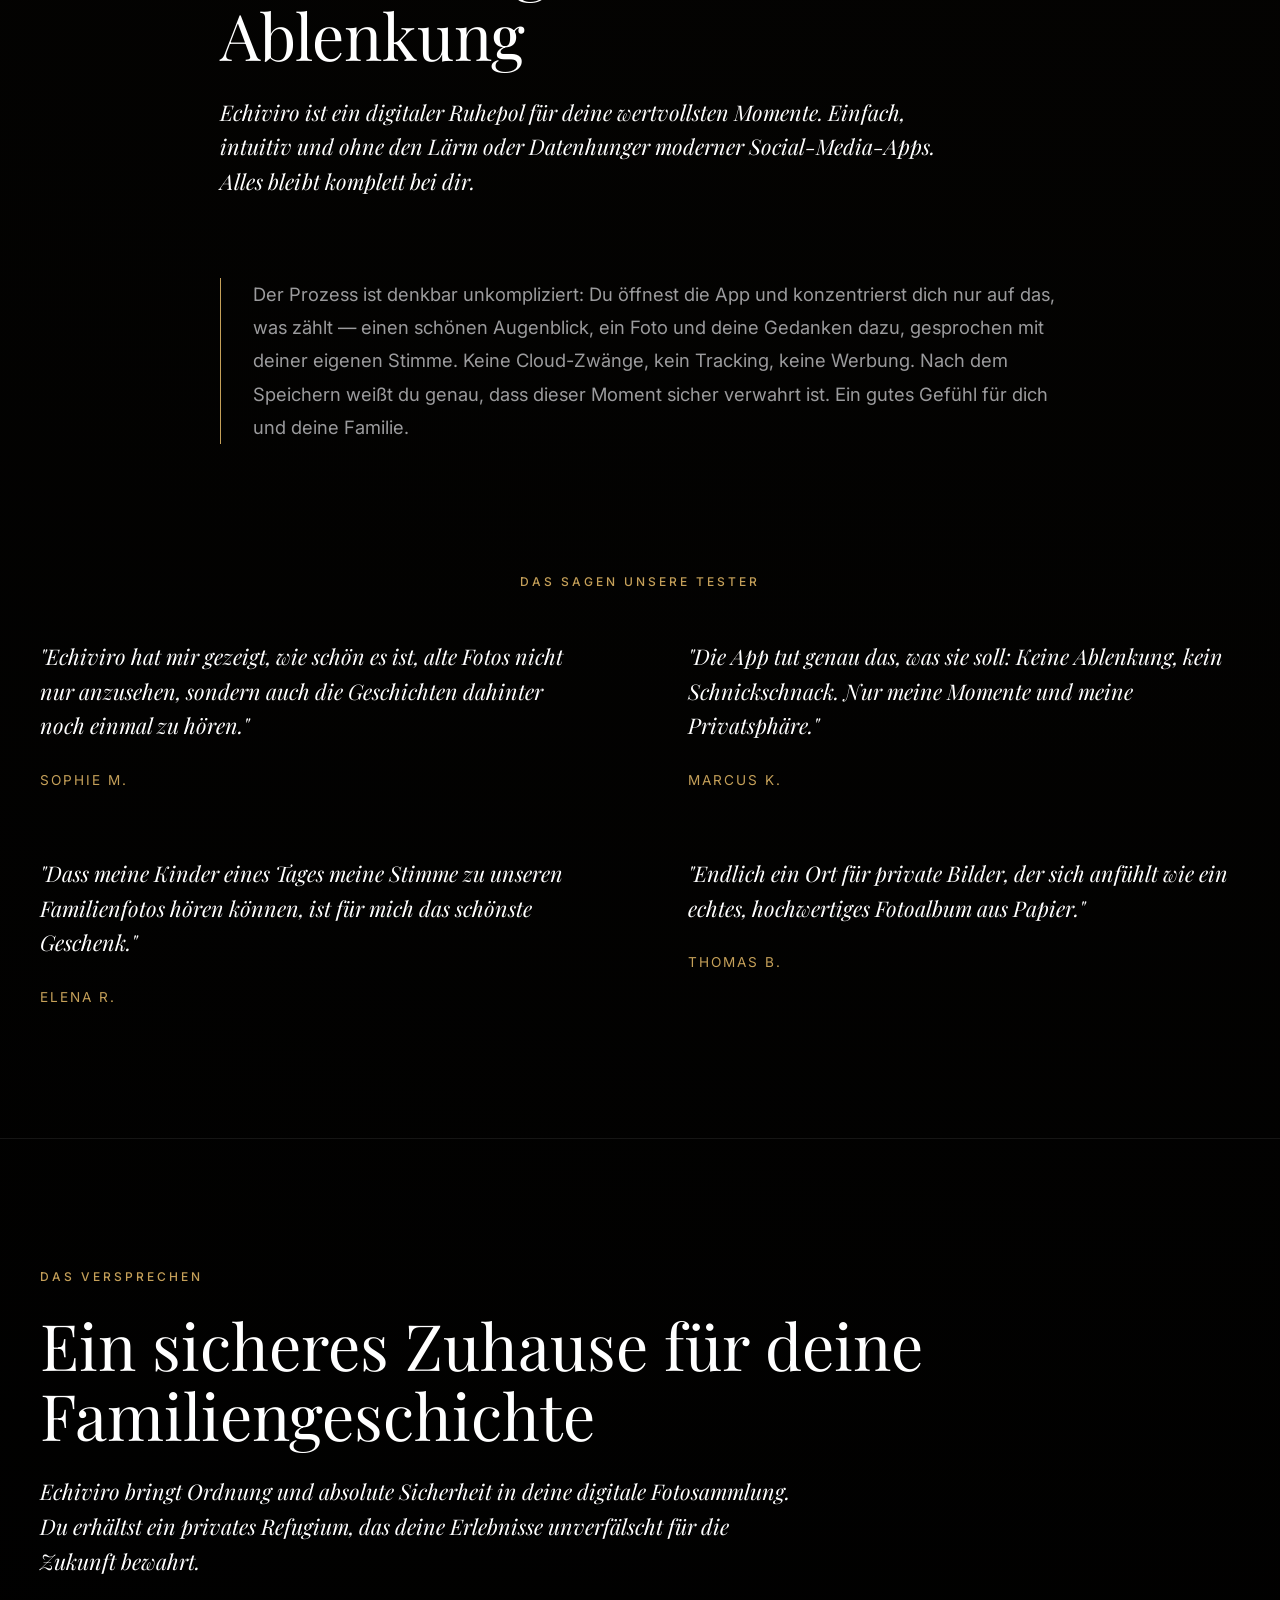
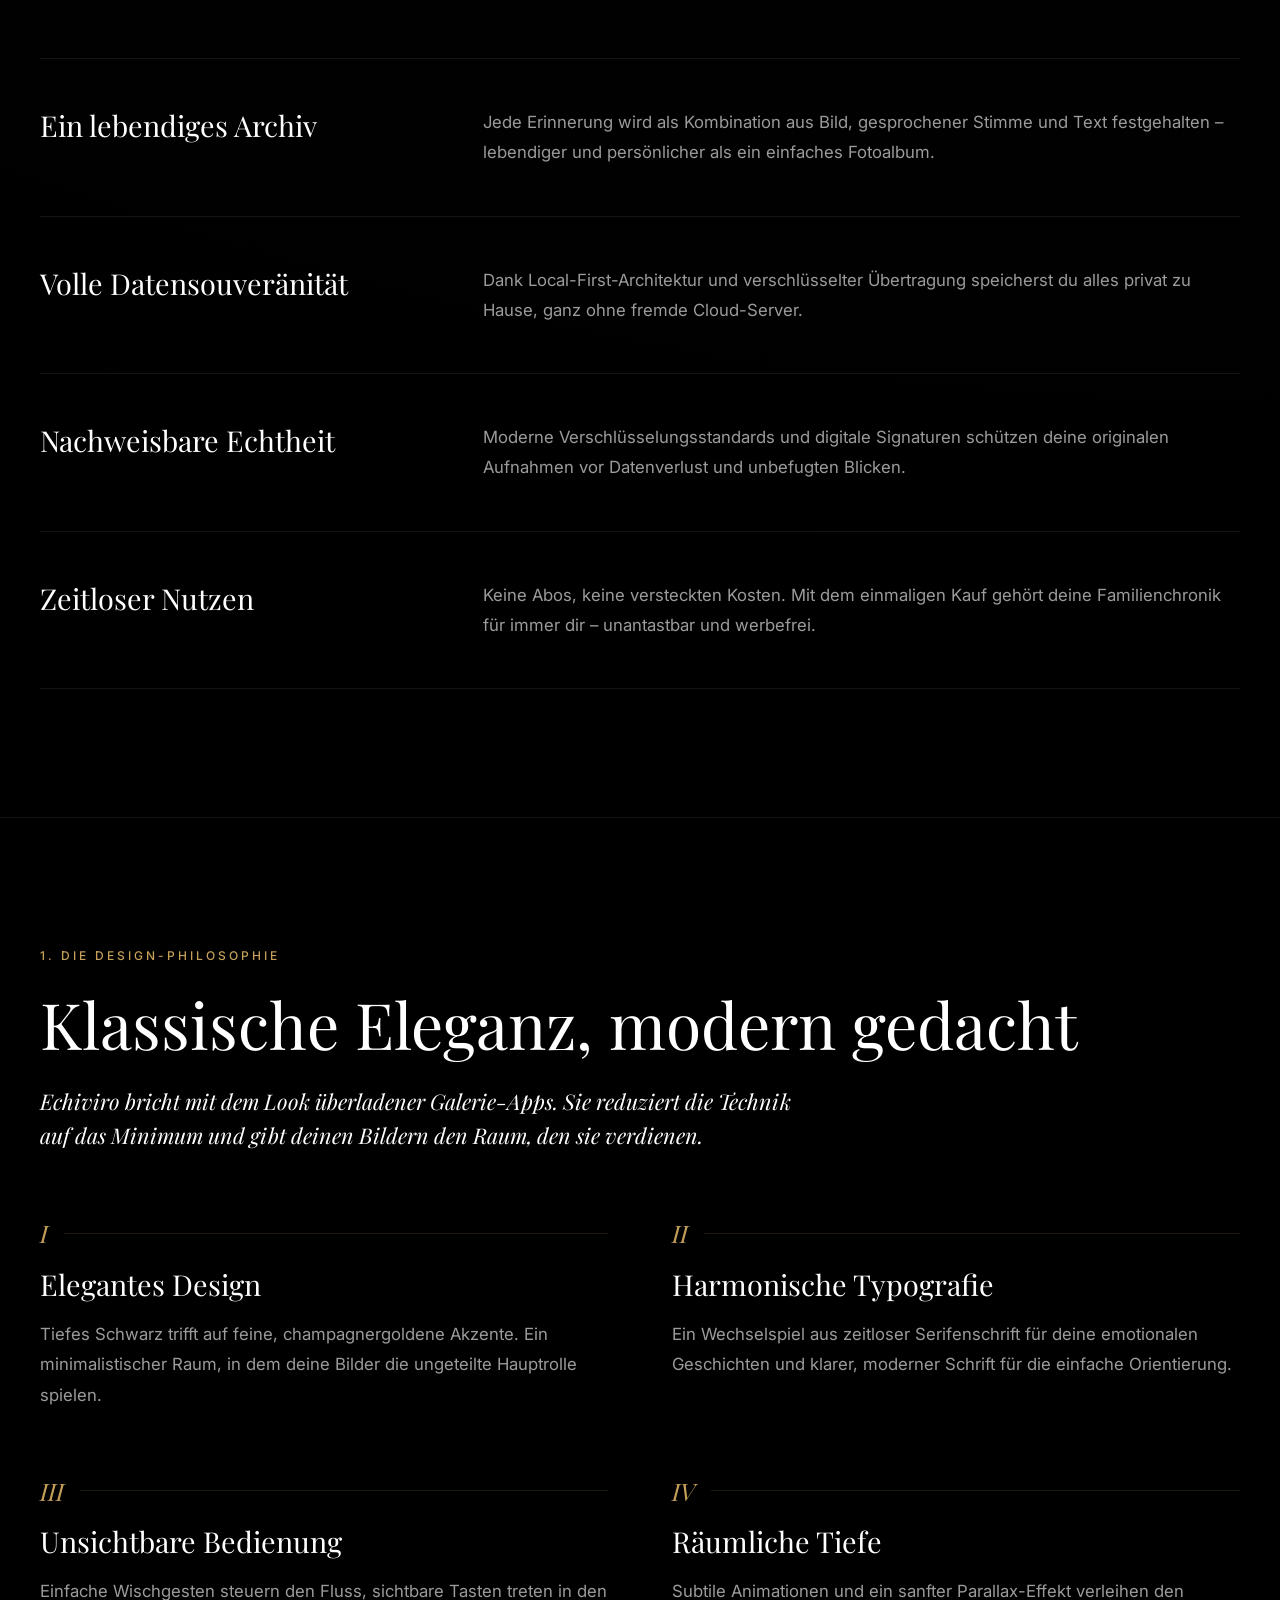
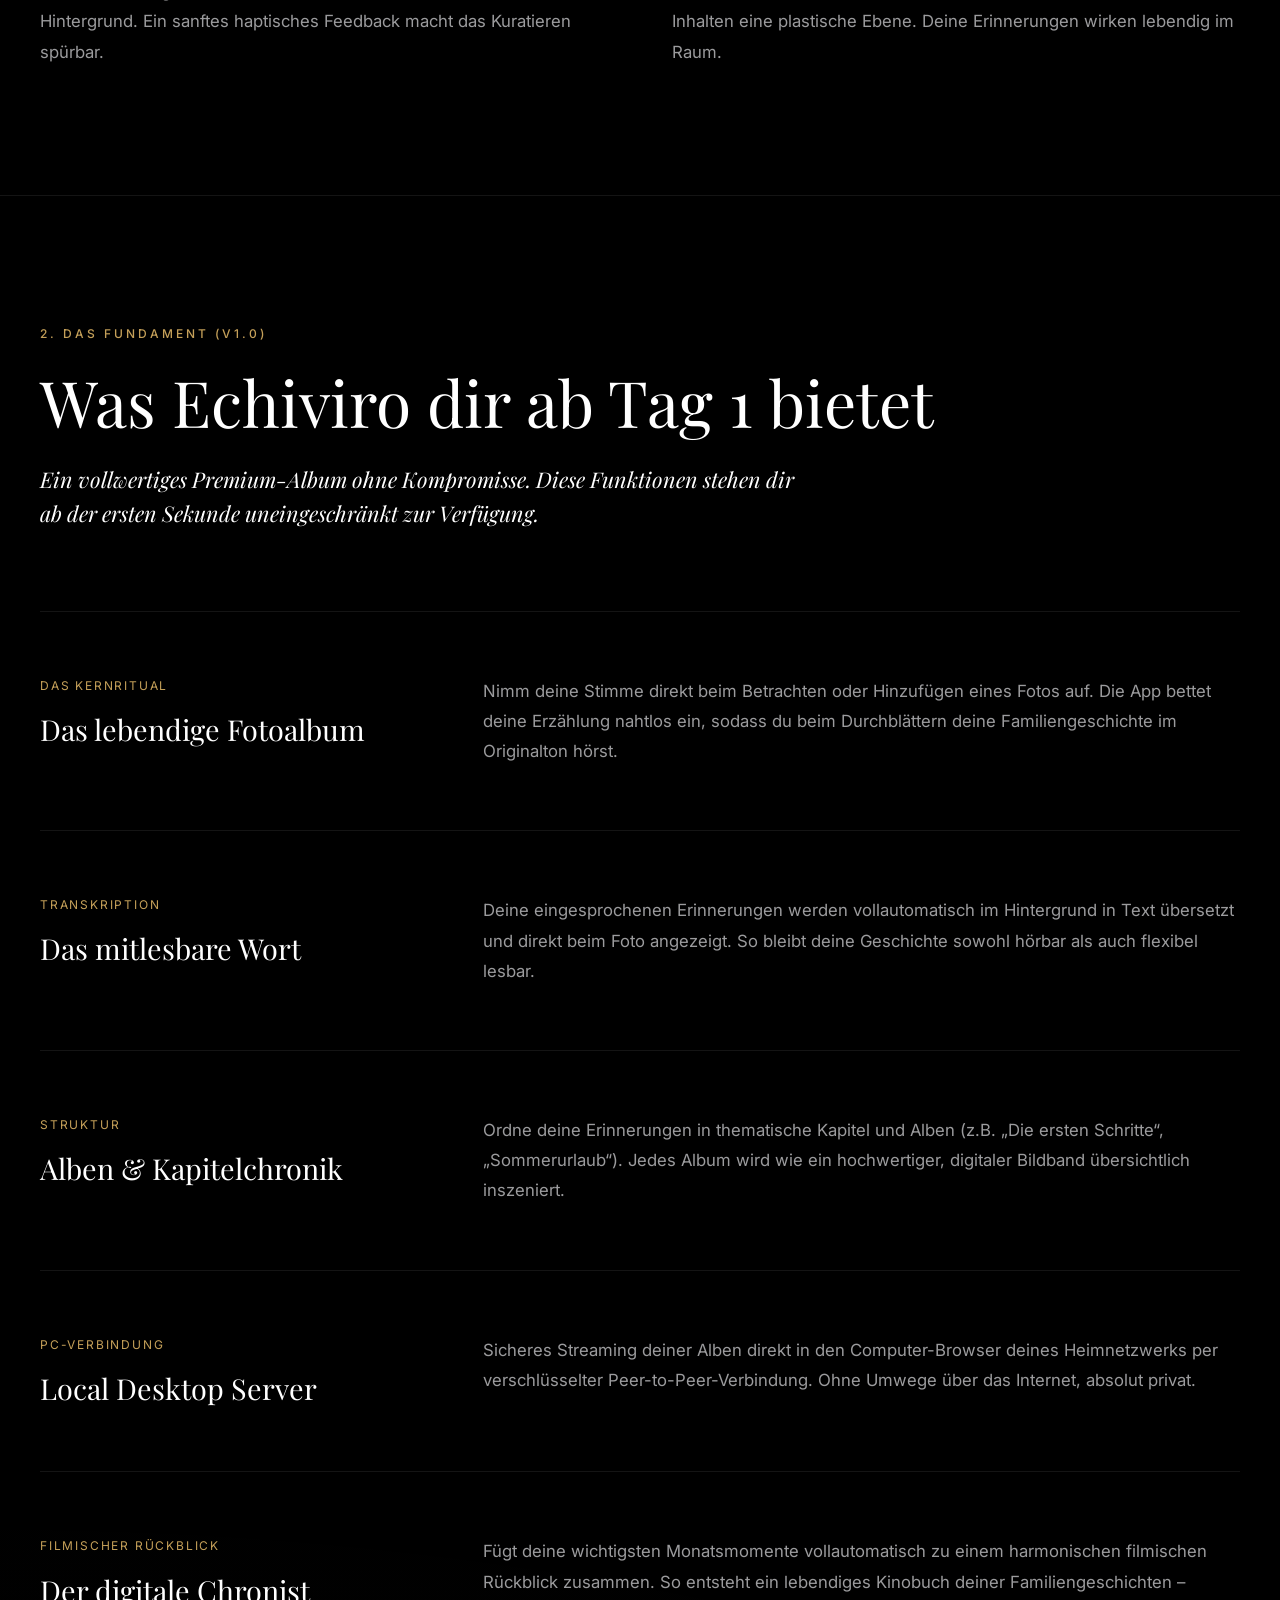
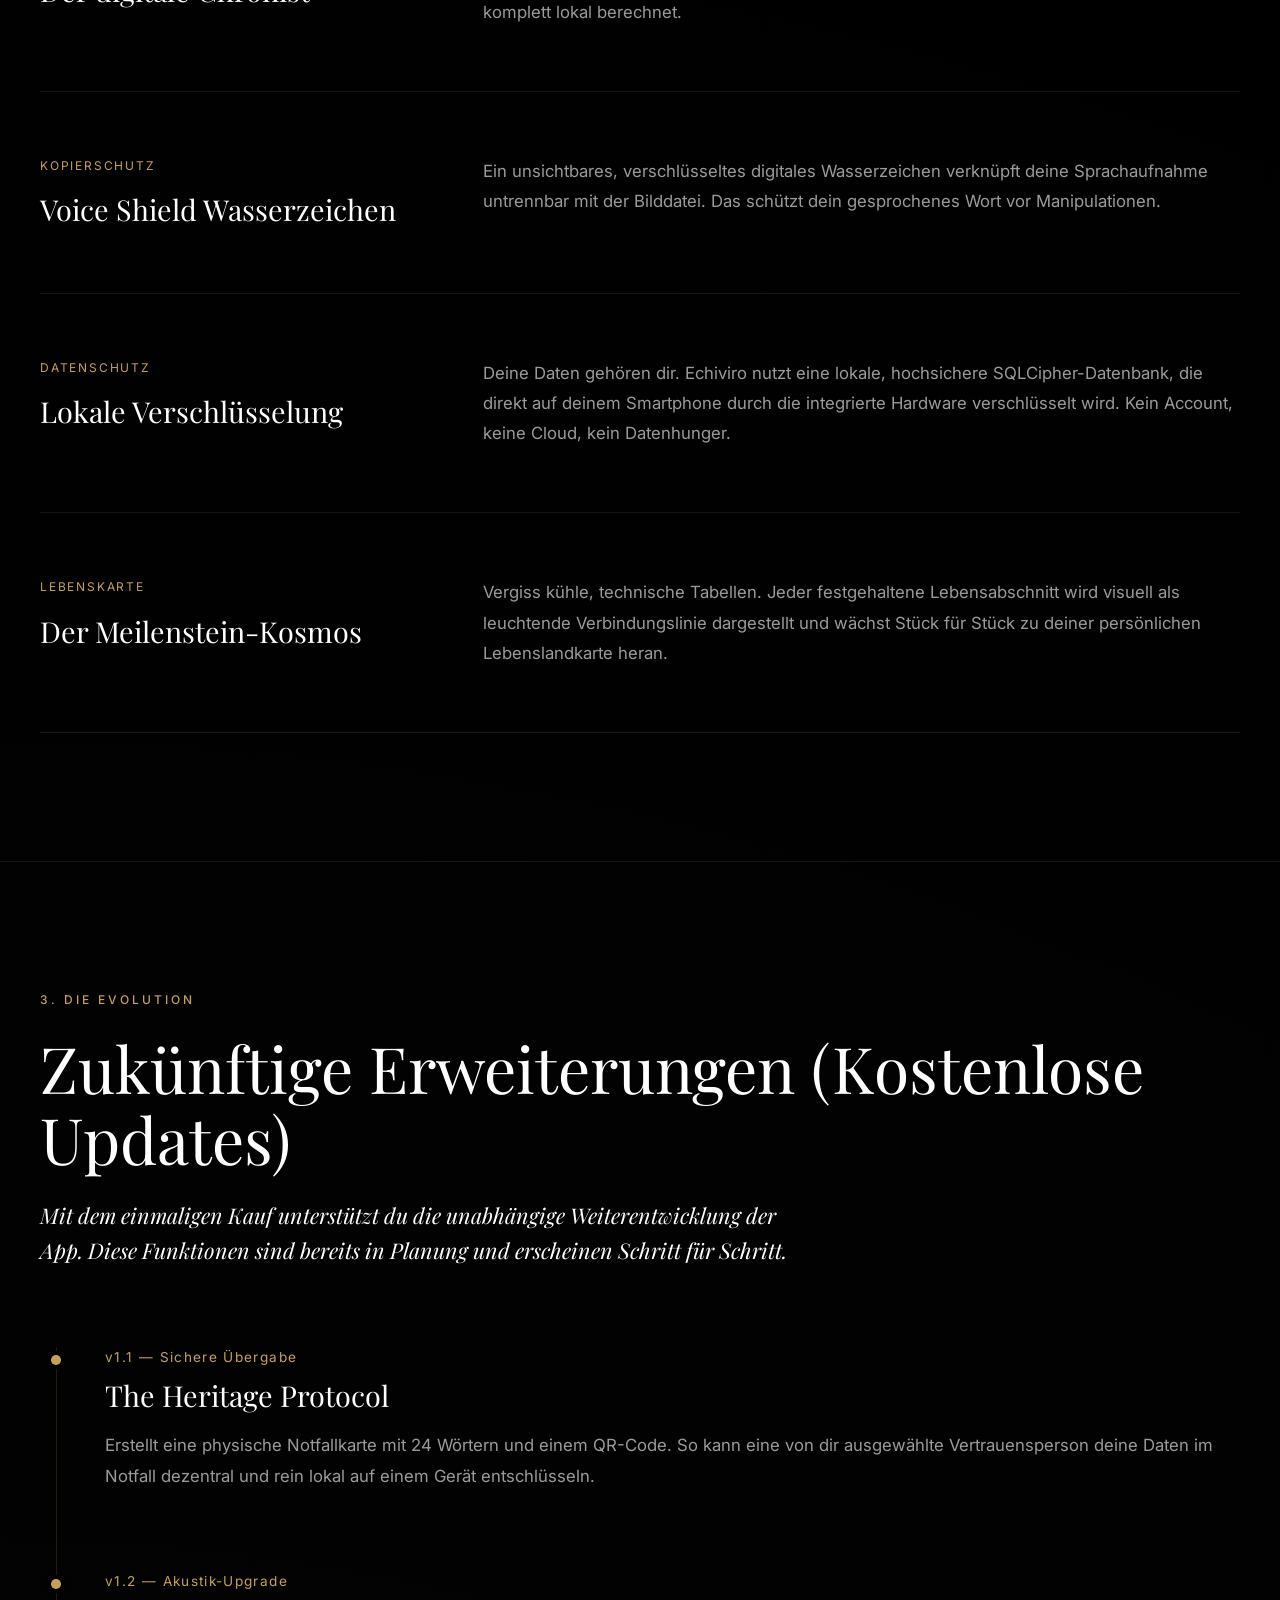
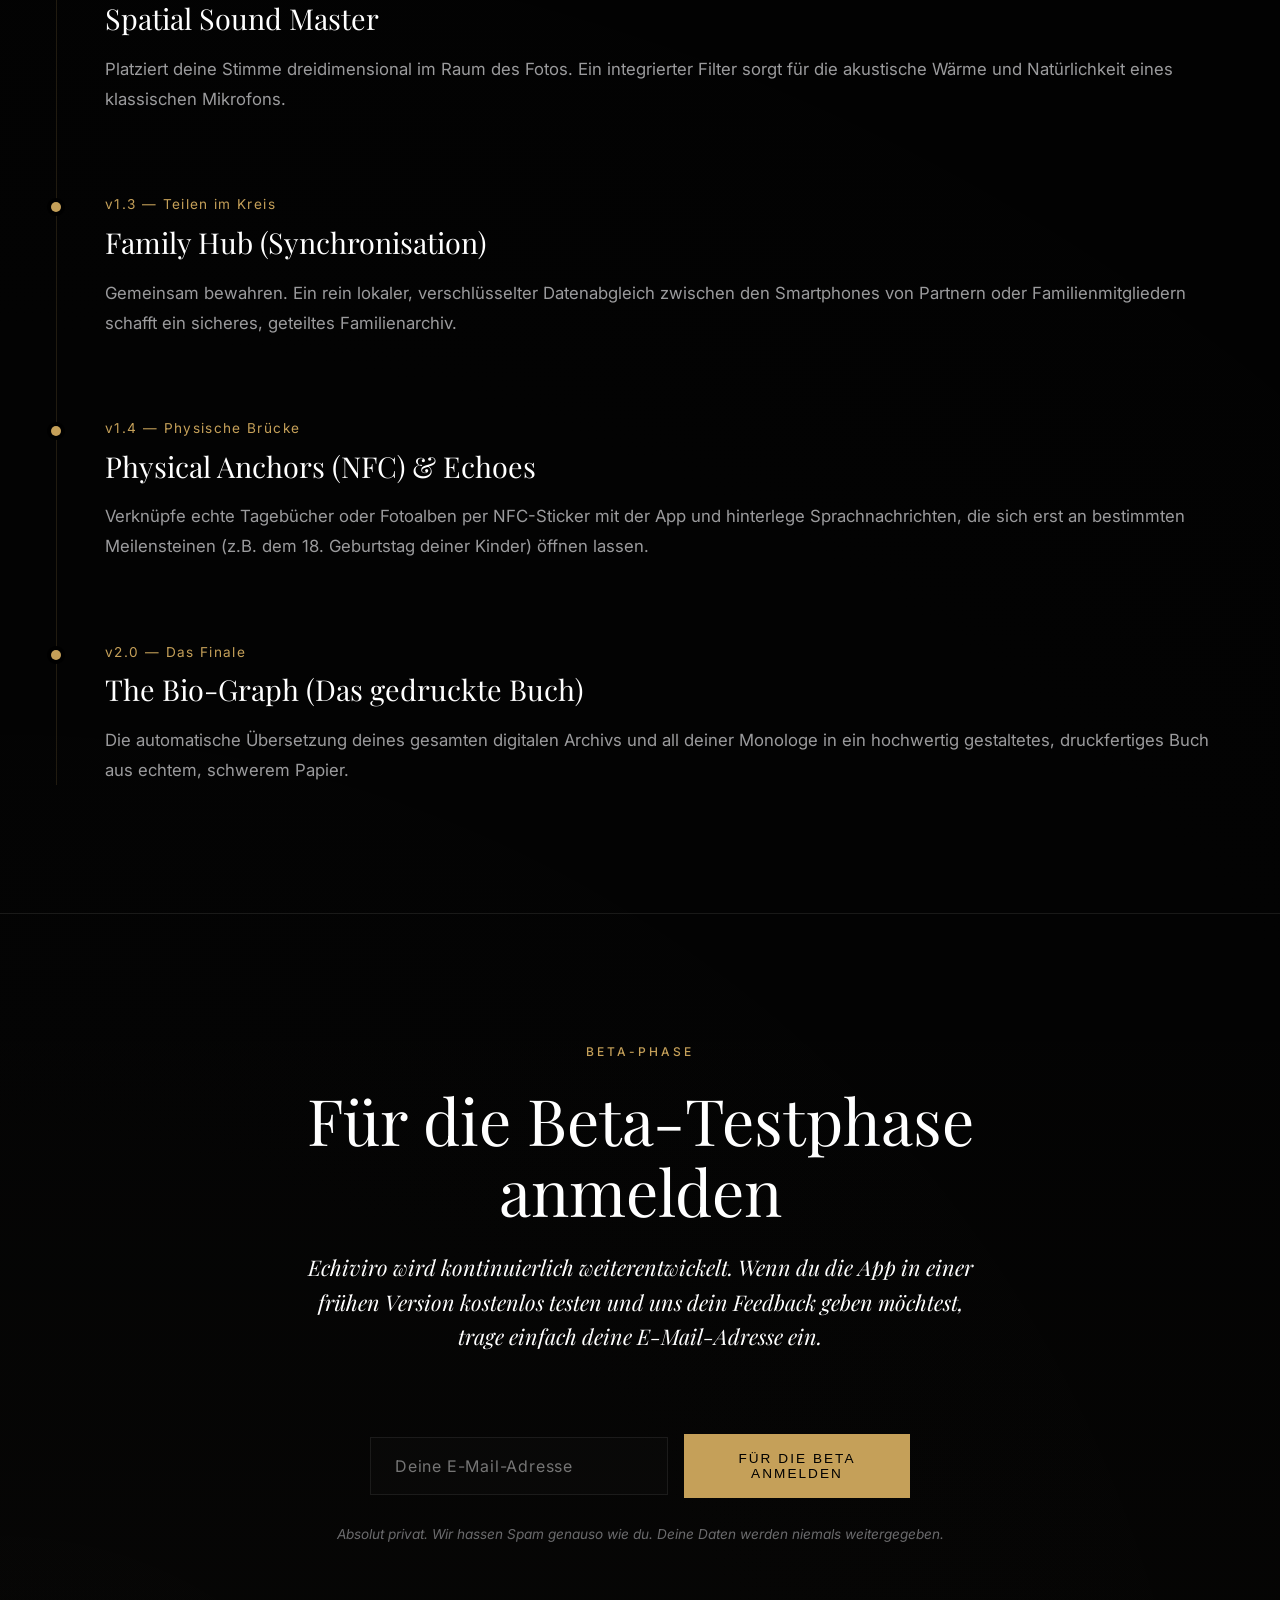
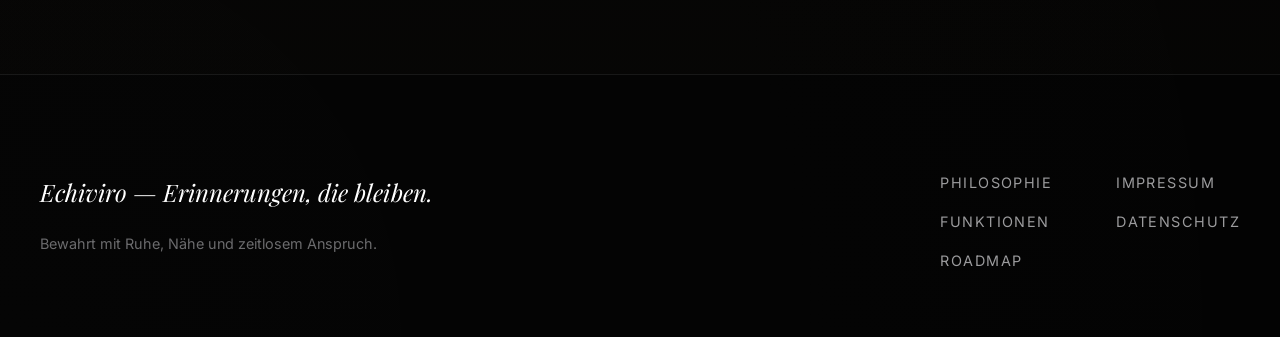
==== commit 31f74ae0: "Update index.html" ====
--- a/index.html
+++ b/index.html
@@ -63,7 +63,7 @@
                             <cite class="voice-author">Marcus K.</cite>
                         </blockquote>
                         <blockquote class="voice-item">
-                            <p class="voice-quote">"Dass meine Kinder eines Tages meine Stimme zu unseren Familienfotos hören können, ist für mich das schönsten Geschenk."</p>
+                            <p class="voice-quote">"Dass meine Kinder eines Tages meine Stimme zu unseren Familienfotos hören können, ist für mich das schönste Geschenk."</p>
                             <cite class="voice-author">Elena R.</cite>
                         </blockquote>
                         <blockquote class="voice-item">
@@ -151,6 +151,16 @@
 
                         <div class="feature-strip">
                             <div class="feature-strip-meta">
+                                <span class="feature-strip-label">Transkription</span>
+                                <h3>Das mitlesbare Wort</h3>
+                            </div>
+                            <div class="feature-strip-content">
+                                <p>Deine eingesprochenen Erinnerungen werden vollautomatisch im Hintergrund in Text übersetzt und direkt beim Foto angezeigt. So bleibt deine Geschichte sowohl hörbar als auch flexibel lesbar.</p>
+                            </div>
+                        </div>
+
+                        <div class="feature-strip">
+                            <div class="feature-strip-meta">
                                 <span class="feature-strip-label">Struktur</span>
                                 <h3>Alben & Kapitelchronik</h3>
                             </div>
@@ -171,11 +181,11 @@
 
                         <div class="feature-strip">
                             <div class="feature-strip-meta">
-                                <span class="feature-strip-label">Intelligenter Rückblick</span>
-                                <h3>Curator AI</h3>
-                            </div>
-                            <div class="feature-strip-content">
-                                <p>Komponiert vollautomatisch persönliche Monatsrückblicke. Die App erkennt die emotionale Tiefe deiner Sprachaufnahmen und fügt sie zu einem hochwertigen Erinnerungsvideo zusammen.</p>
+                                <span class="feature-strip-label">Filmischer Rückblick</span>
+                                <h3>Der digitale Chronist</h3>
+                            </div>
+                            <div class="feature-strip-content">
+                                <p>Fügt deine wichtigsten Monatsmomente vollautomatisch zu einem harmonischen filmischen Rückblick zusammen. So entsteht ein lebendiges Kinobuch deiner Familiengeschichten – komplett lokal berechnet.</p>
                             </div>
                         </div>
 
@@ -235,7 +245,7 @@
                                 <h3 class="node-title">Spatial Sound Master</h3>
                             </div>
                             <div class="node-body">
-                                <p>Platziert deine Stimme dreidimensional im Raum des Fotos. Ein integrierter Filter sorgt für die akustische Wärme und Natürlichkeit eines klassischen Röhrenmikrofons.</p>
+                                <p>Platziert deine Stimme dreidimensional im Raum des Fotos. Ein integrierter Filter sorgt für die akustische Wärme und Natürlichkeit eines klassischen Mikrofons.</p>
                             </div>
                         </div>
 
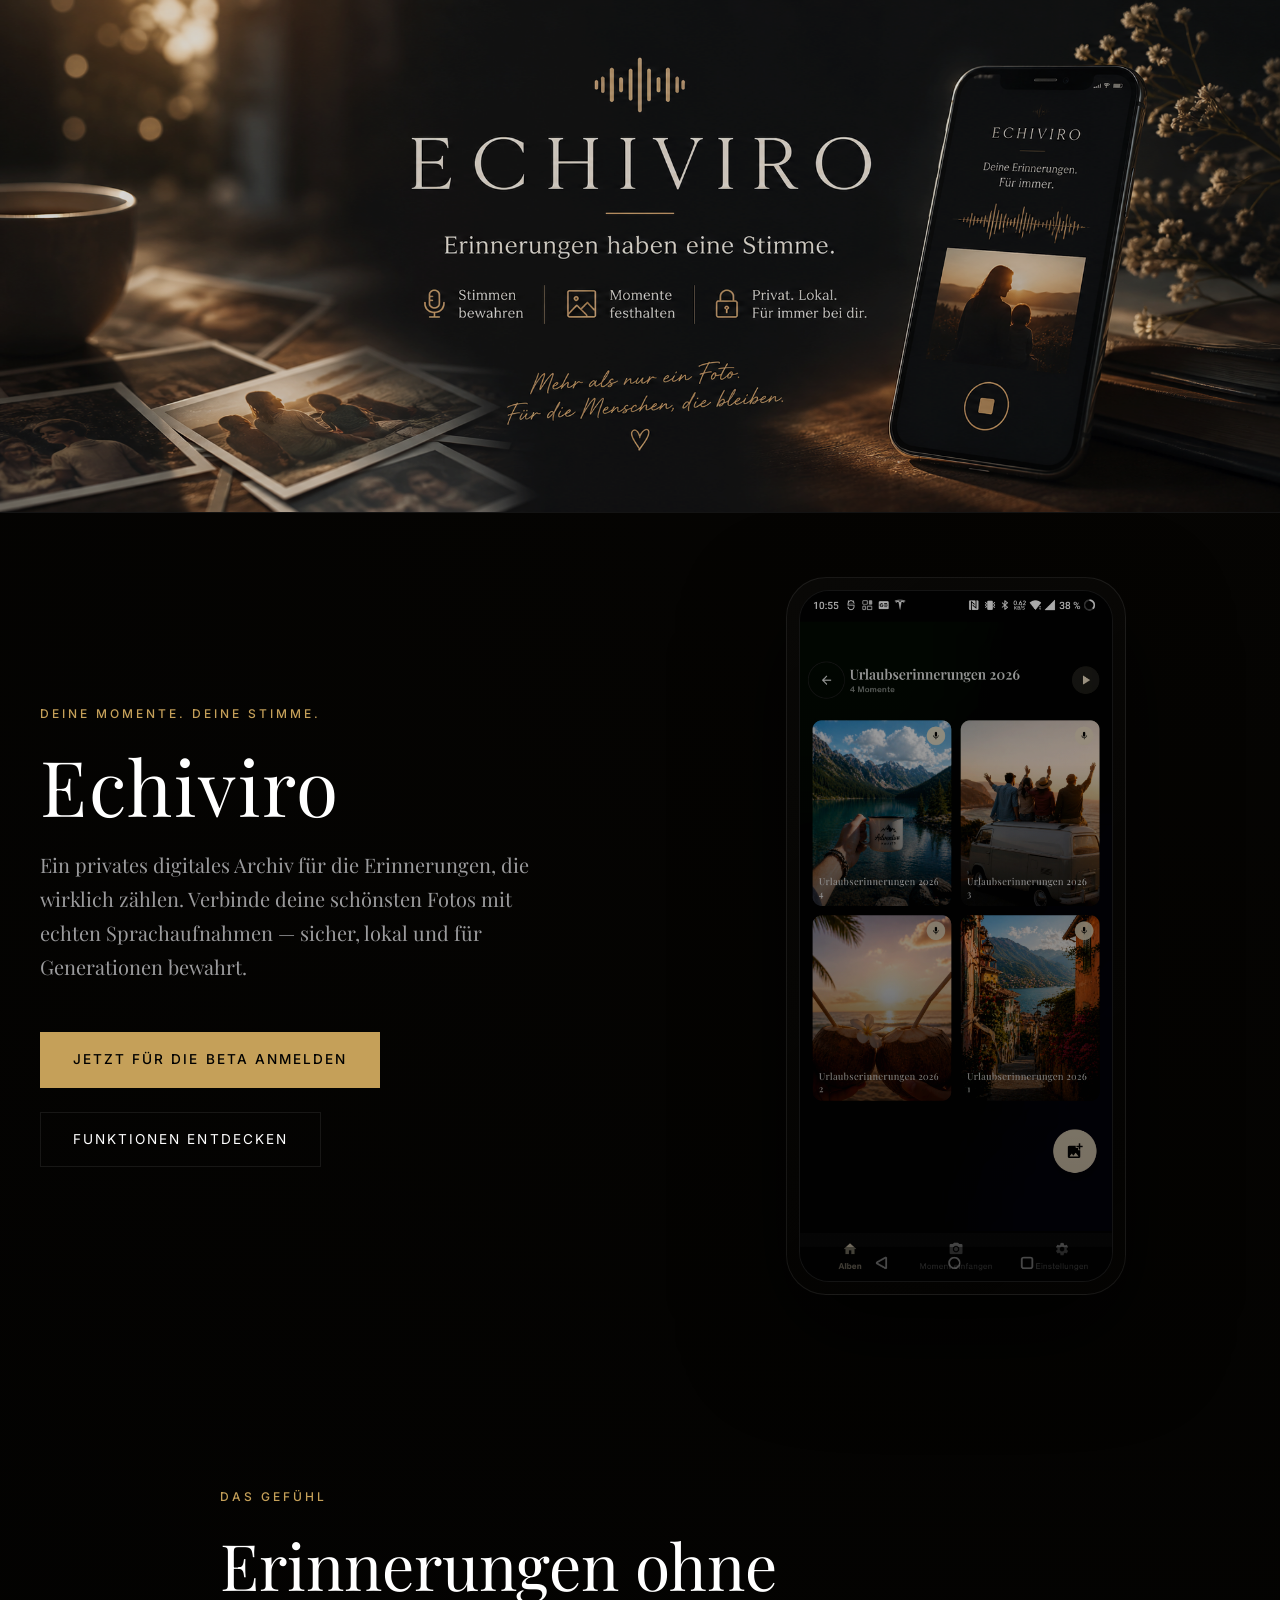
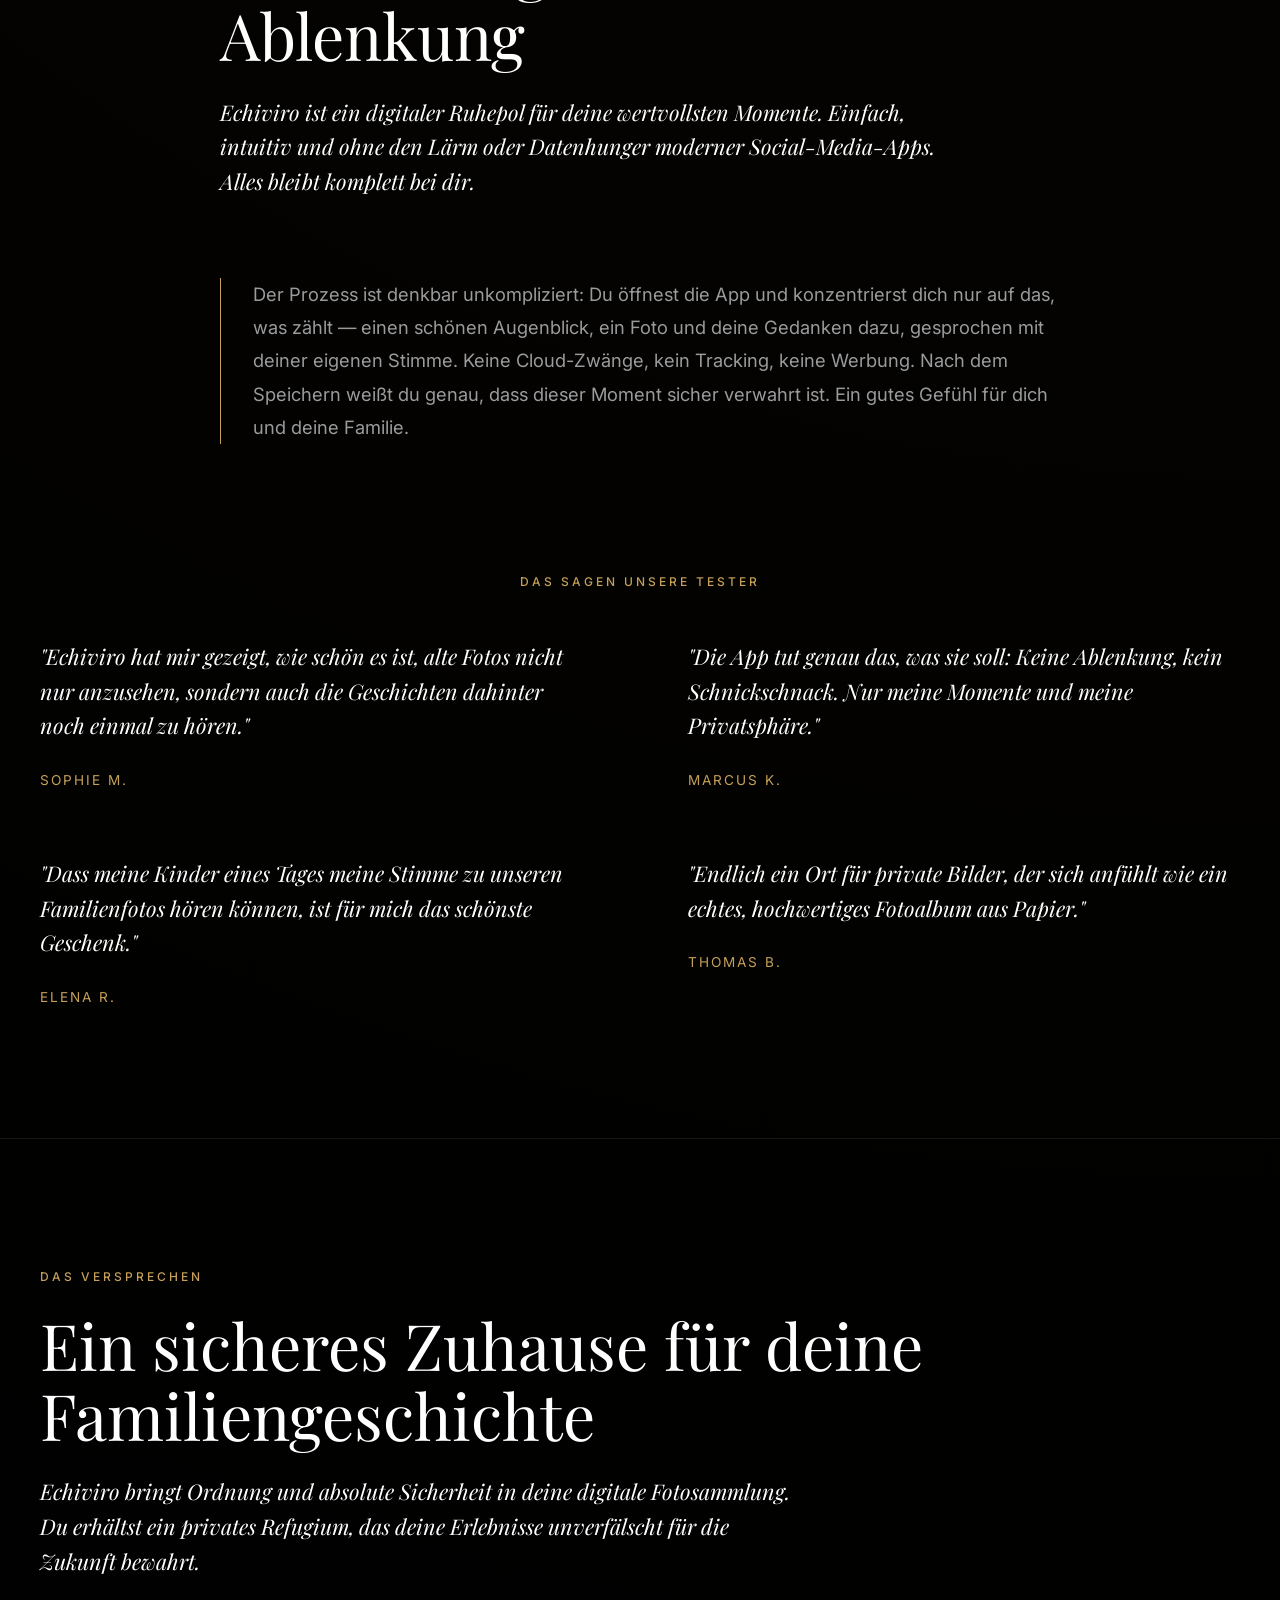
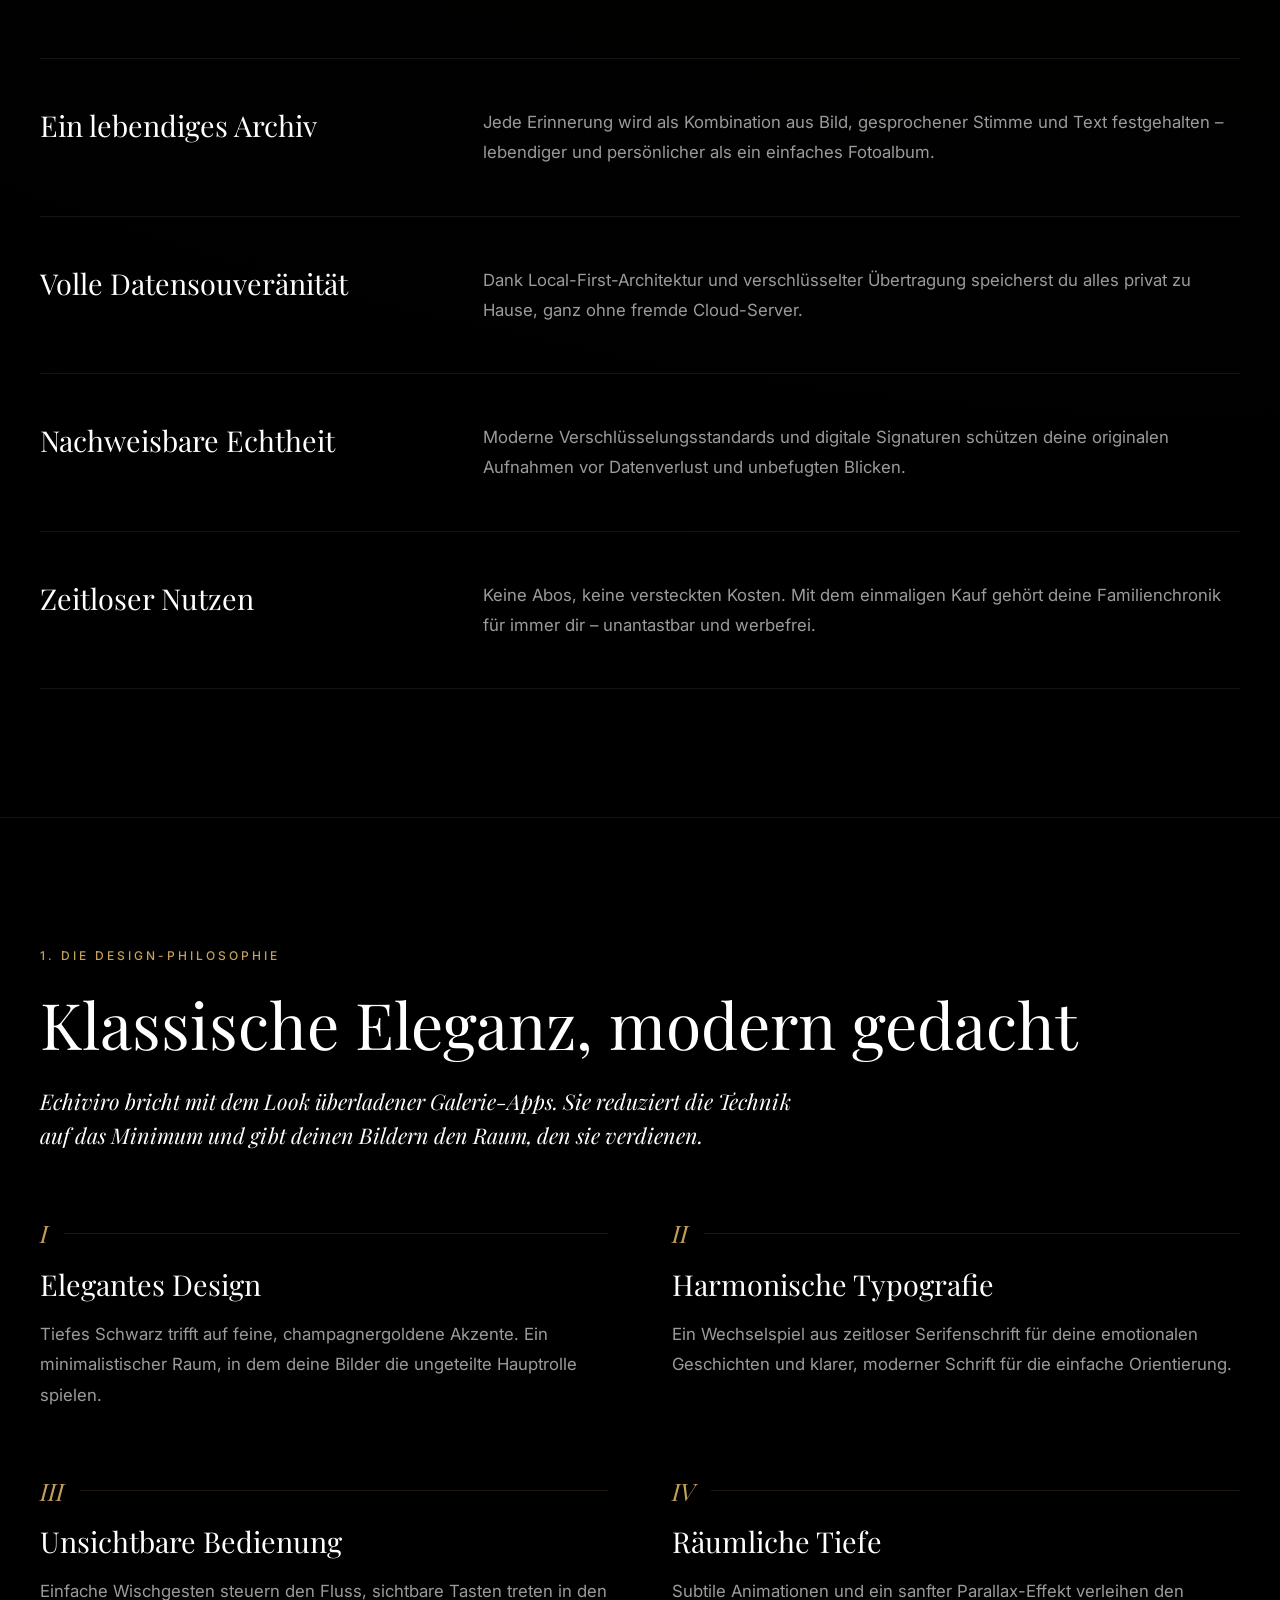
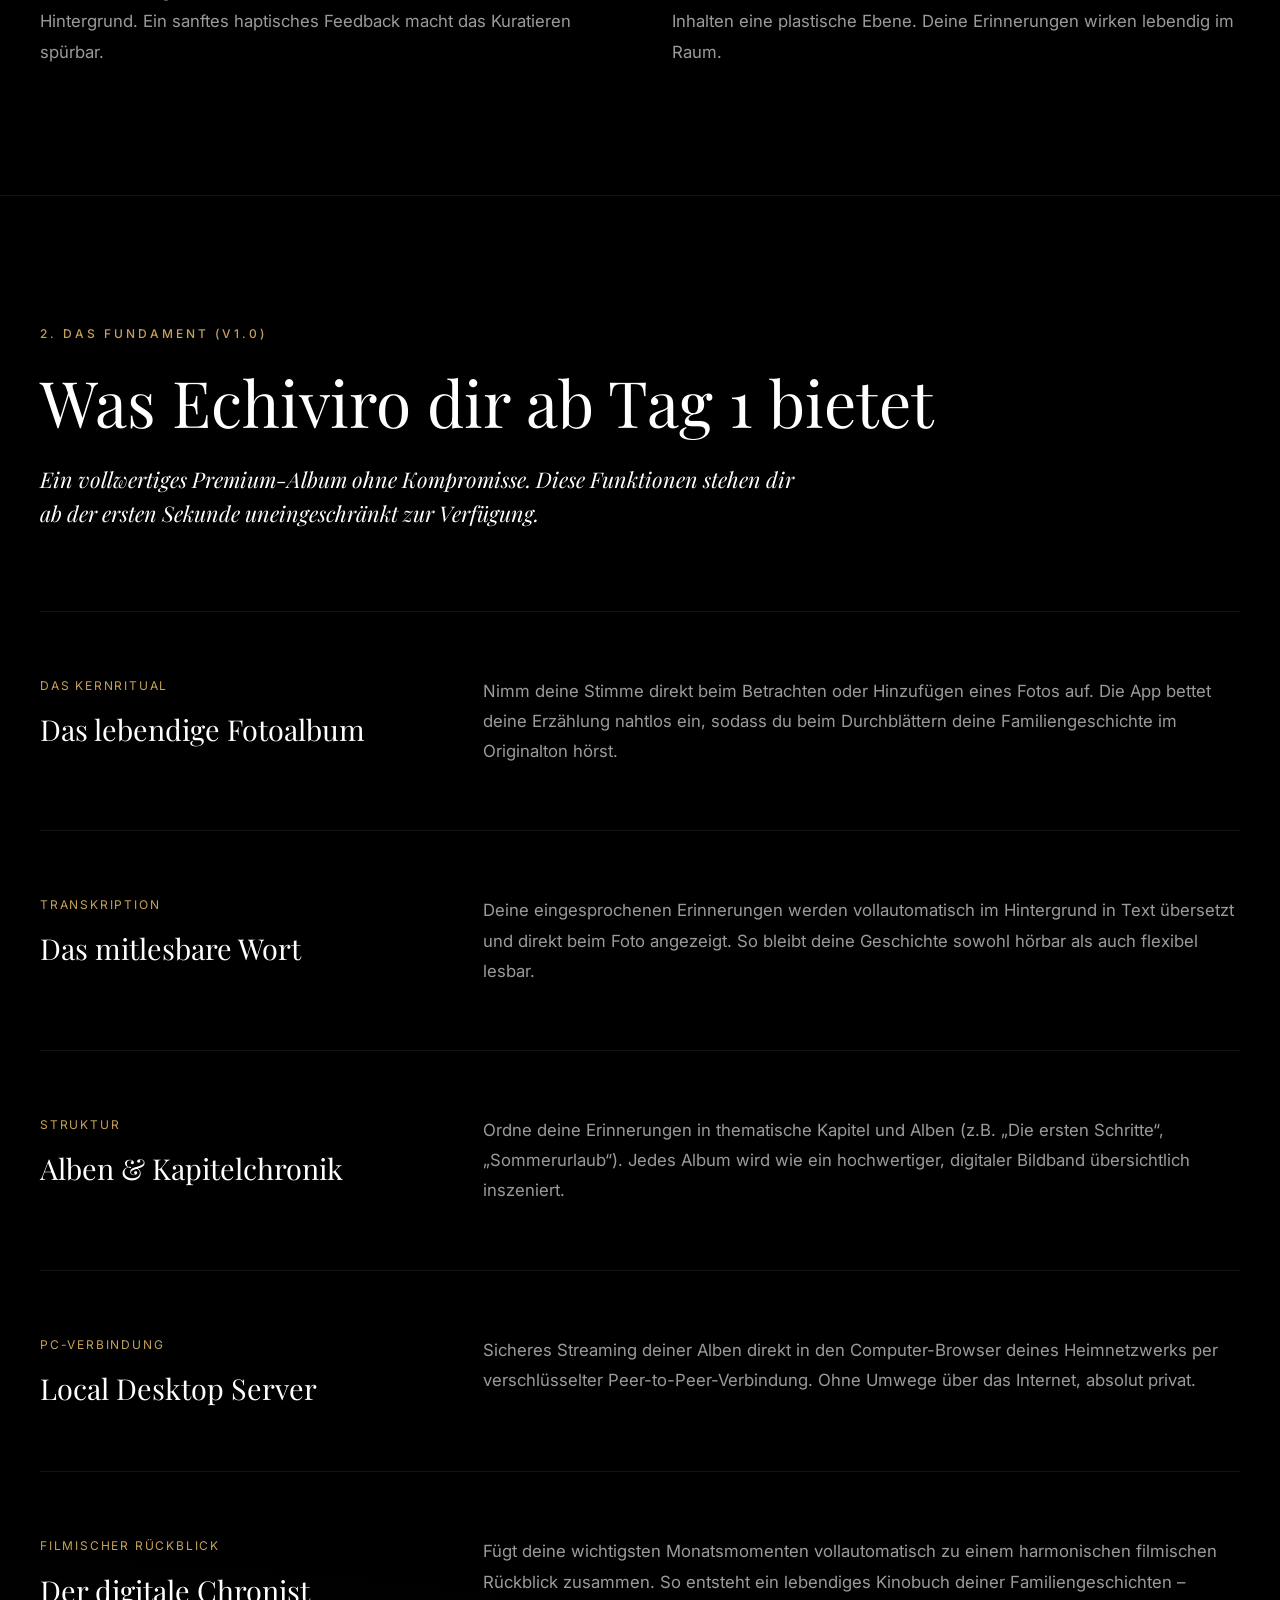
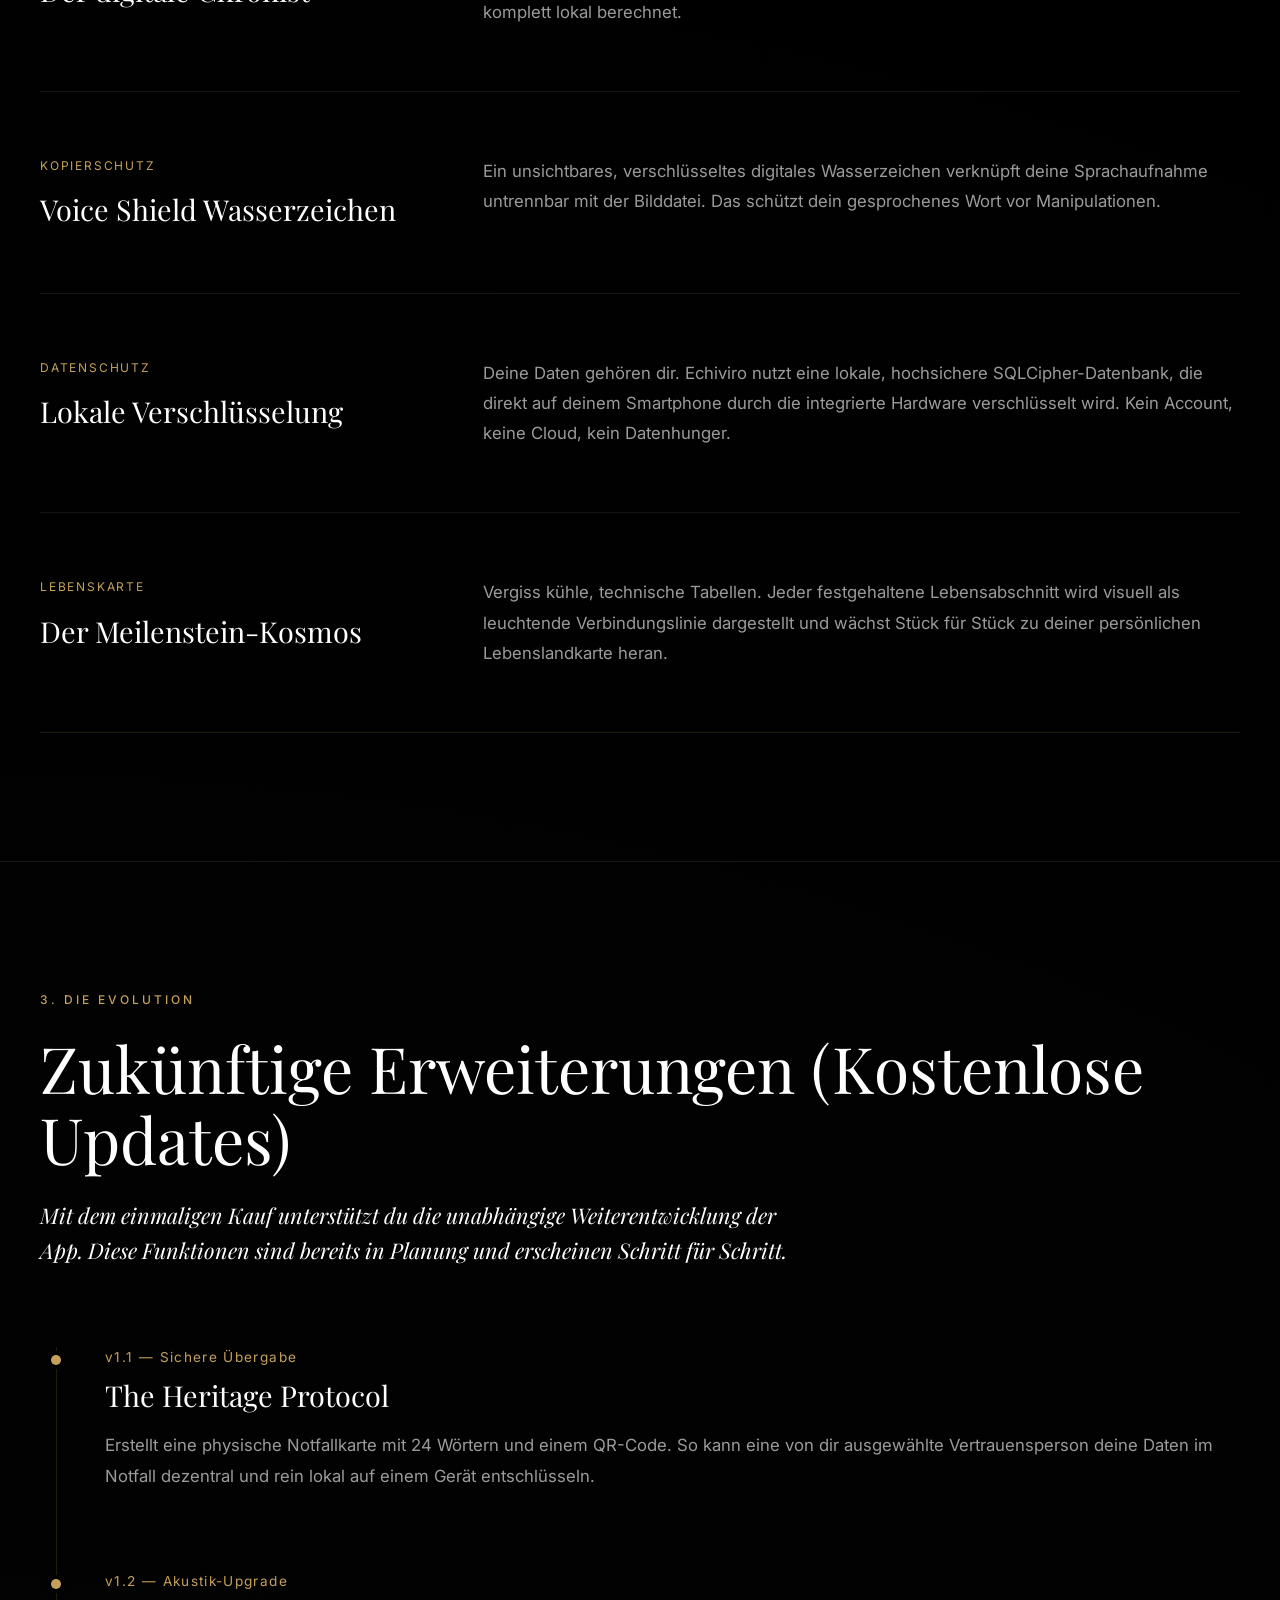
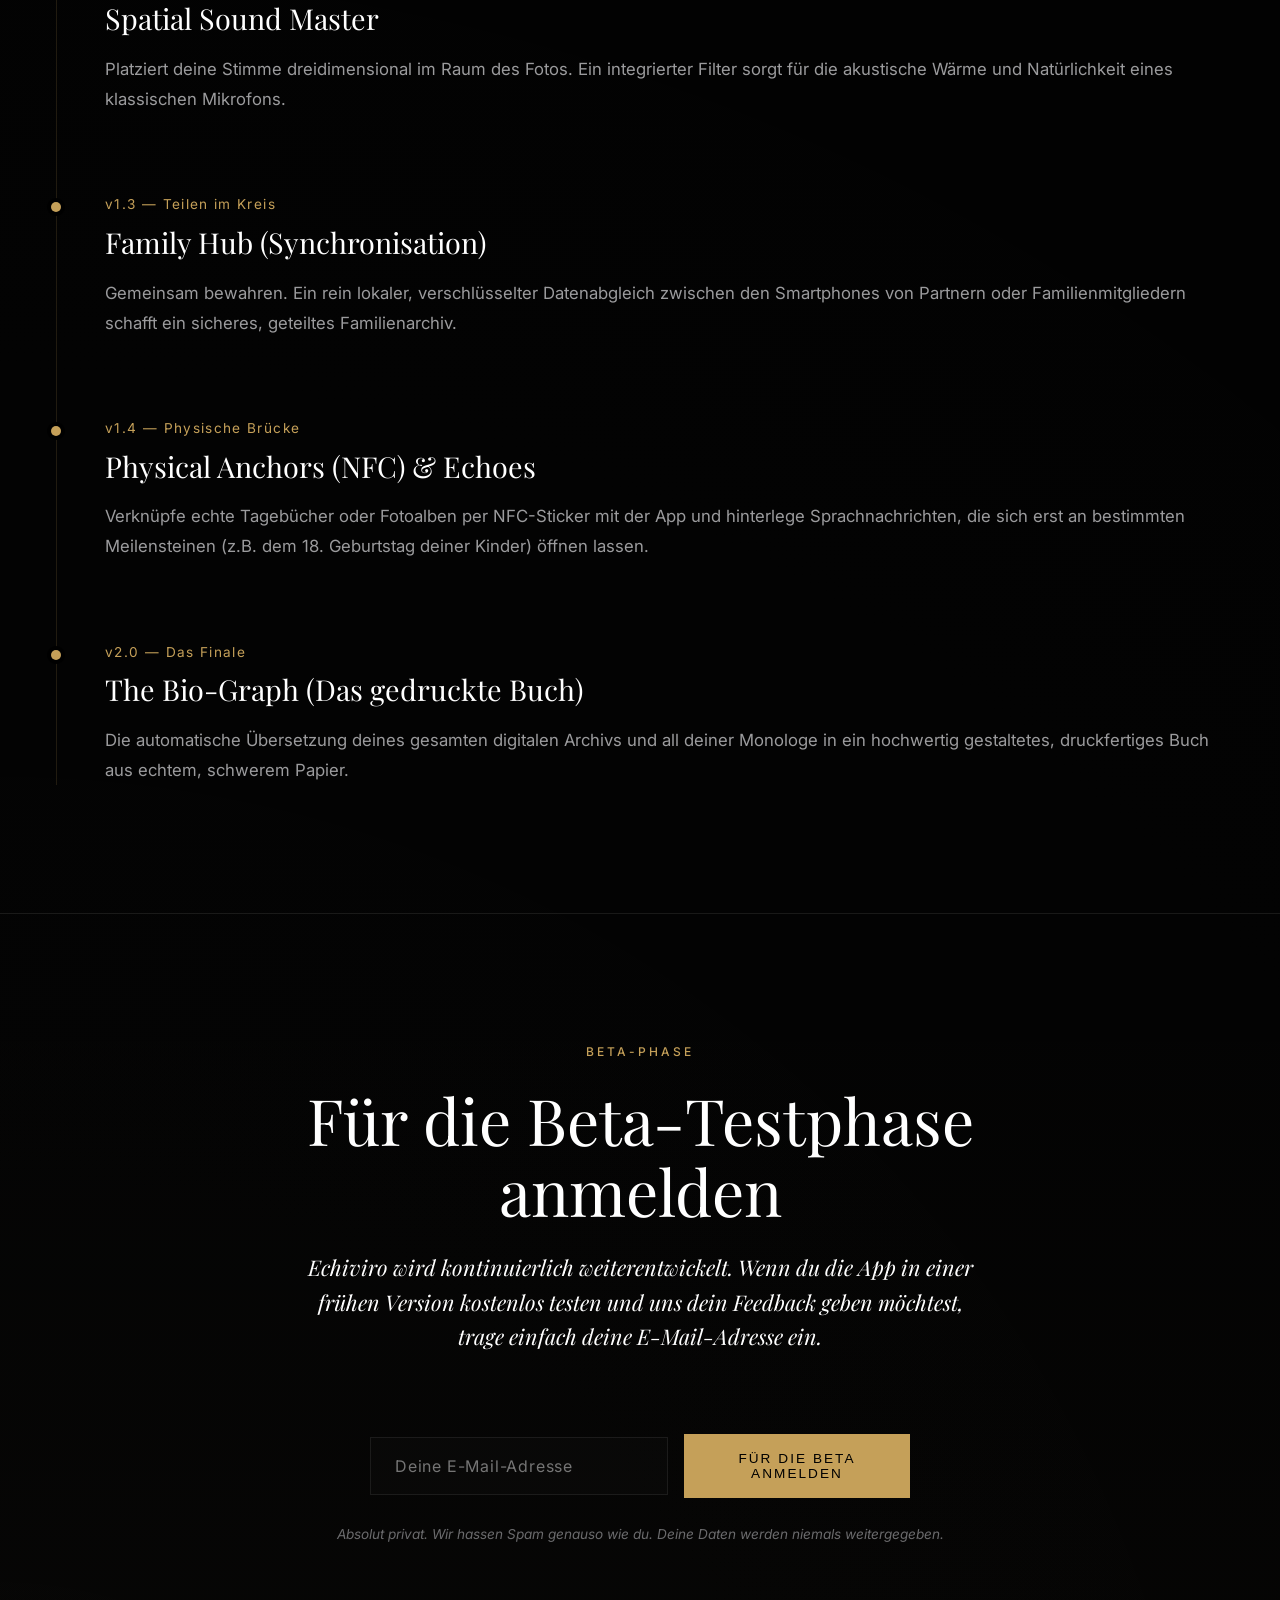
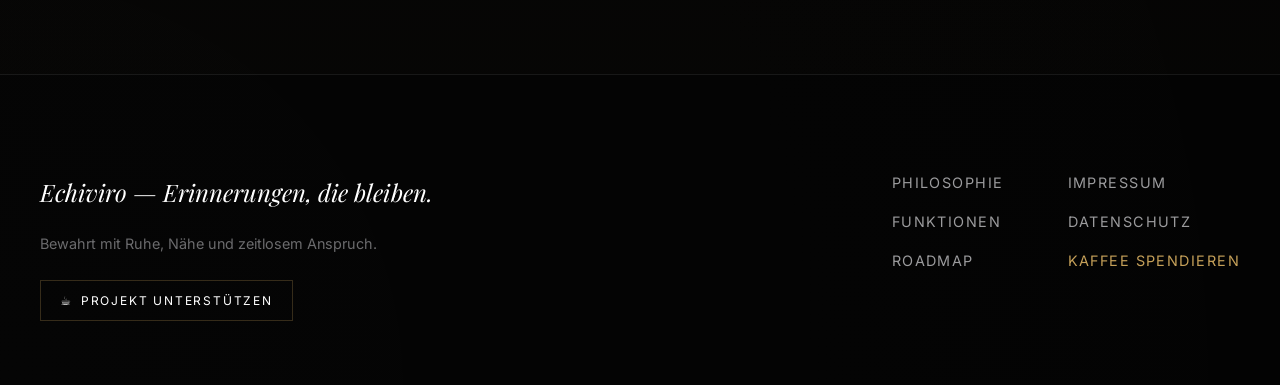
==== commit 62e5efc5: "Update index.html" ====
--- a/index.html
+++ b/index.html
@@ -185,7 +185,7 @@
                                 <h3>Der digitale Chronist</h3>
                             </div>
                             <div class="feature-strip-content">
-                                <p>Fügt deine wichtigsten Monatsmomente vollautomatisch zu einem harmonischen filmischen Rückblick zusammen. So entsteht ein lebendiges Kinobuch deiner Familiengeschichten – komplett lokal berechnet.</p>
+                                <p>Fügt deine wichtigsten Monatsmomenten vollautomatisch zu einem harmonischen filmischen Rückblick zusammen. So entsteht ein lebendiges Kinobuch deiner Familiengeschichten – komplett lokal berechnet.</p>
                             </div>
                         </div>
 
@@ -312,6 +312,11 @@
                 <div class="footer-branding">
                     <p class="footer-motto">Echiviro — Erinnerungen, die bleiben.</p>
                     <p class="footer-subtext">Bewahrt mit Ruhe, Nähe und zeitlosem Anspruch.</p>
+                    <div style="margin-top: 1.5rem;">
+                        <a href="https://www.buymeacoffee.com/echiviro.memories" target="_blank" rel="noopener" class="button button-secondary" style="padding: 0.6rem 1.2rem; font-size: 0.75rem; display: inline-flex; align-items: center; gap: 0.5rem; border-color: rgba(197, 160, 89, 0.25);">
+                            <span>☕</span> Projekt unterstützen
+                        </a>
+                    </div>
                 </div>
                 <div class="footer-links">
                     <div class="footer-link-group">
@@ -322,6 +327,7 @@
                     <div class="footer-link-group">
                         <a href="impressum.html">Impressum</a>
                         <a href="datenschutz.html">Datenschutz</a>
+                        <a href="https://www.buymeacoffee.com/echiviro.memories" target="_blank" rel="noopener" style="color: var(--accent);">Kaffee spendieren</a>
                     </div>
                 </div>
             </div>
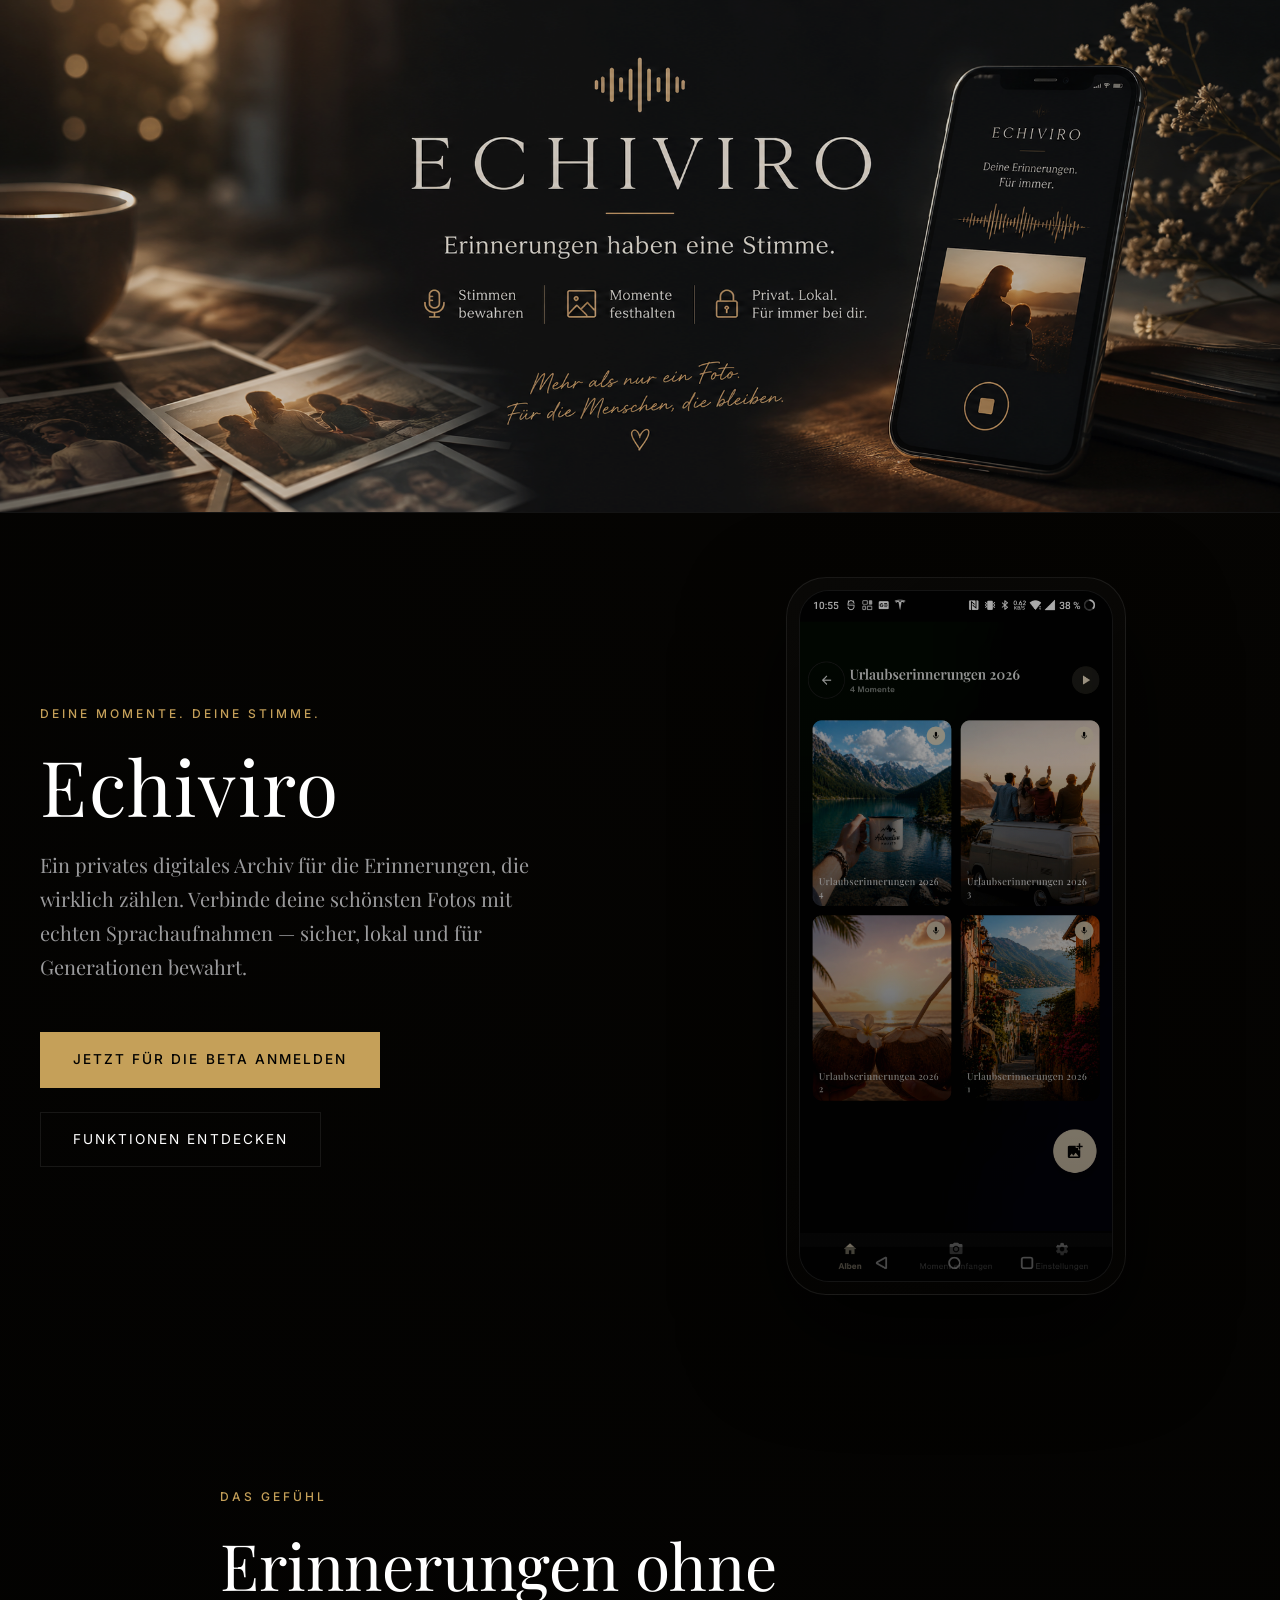
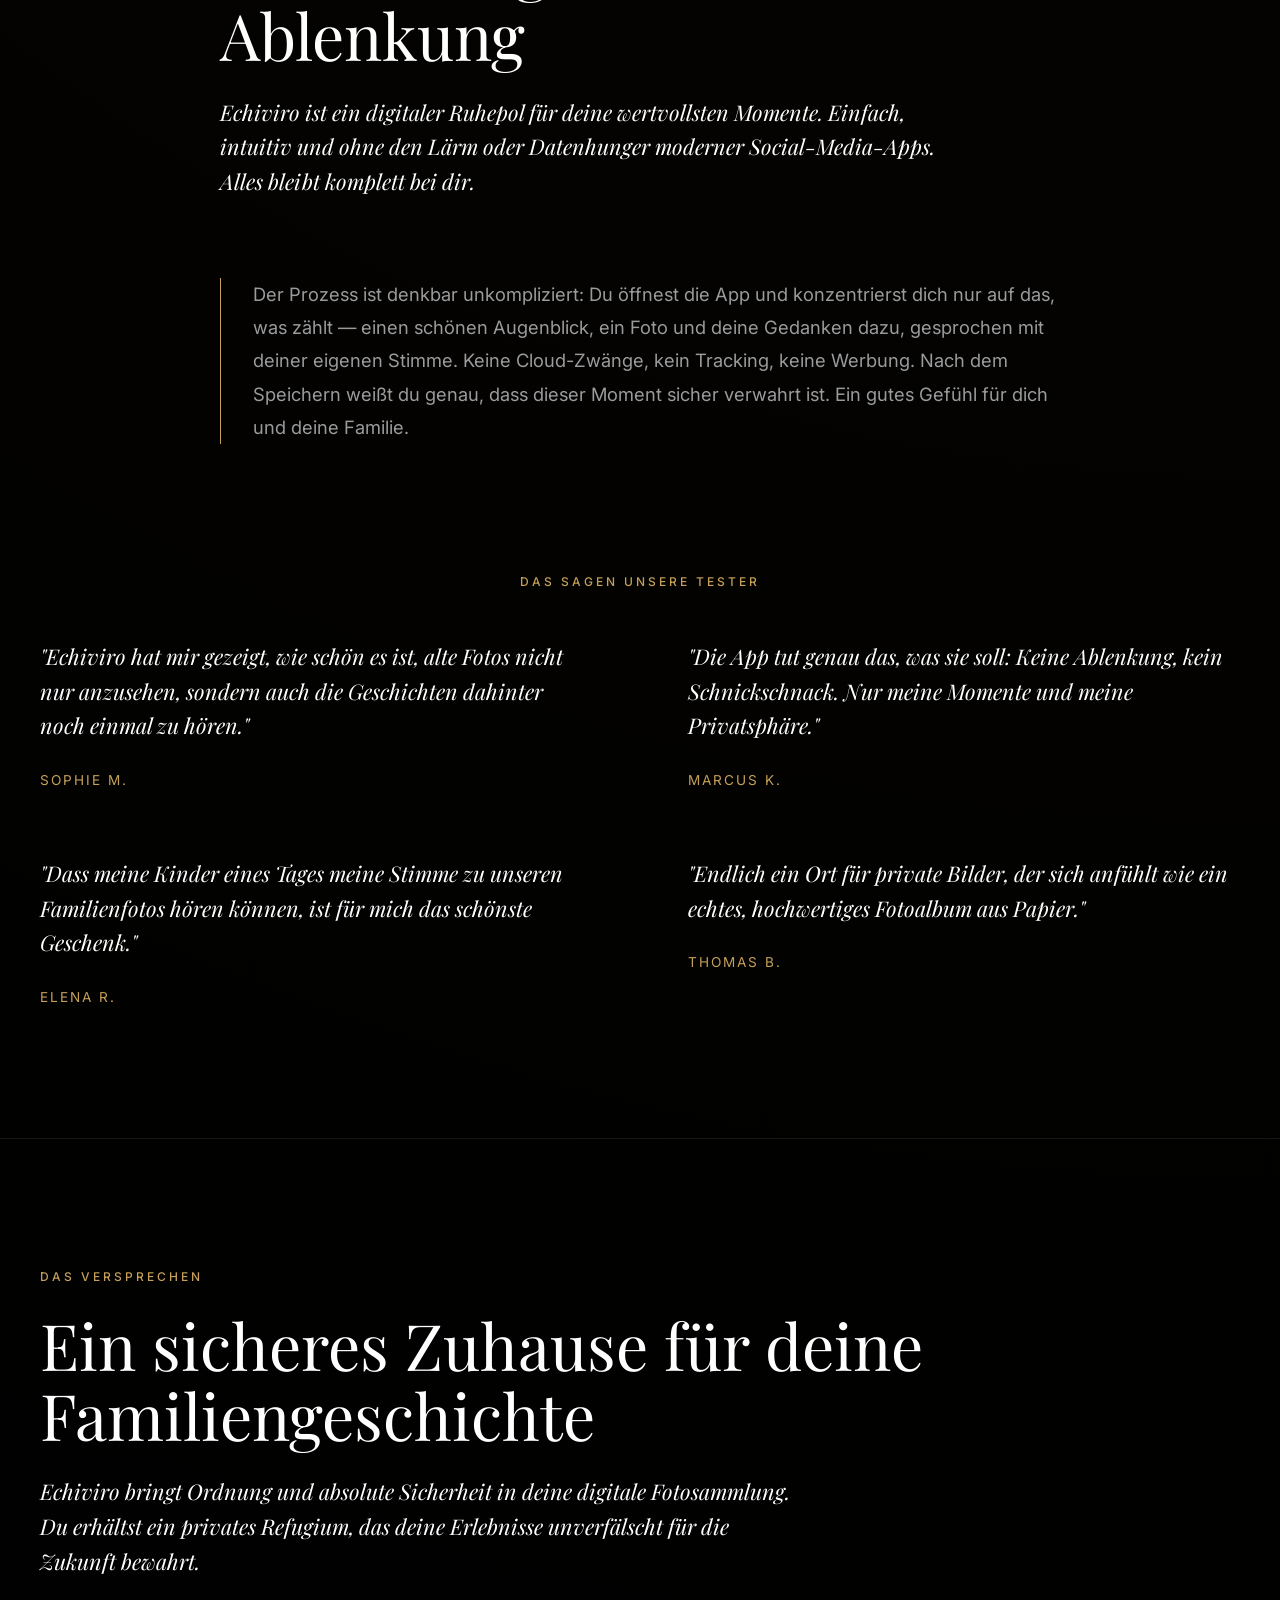
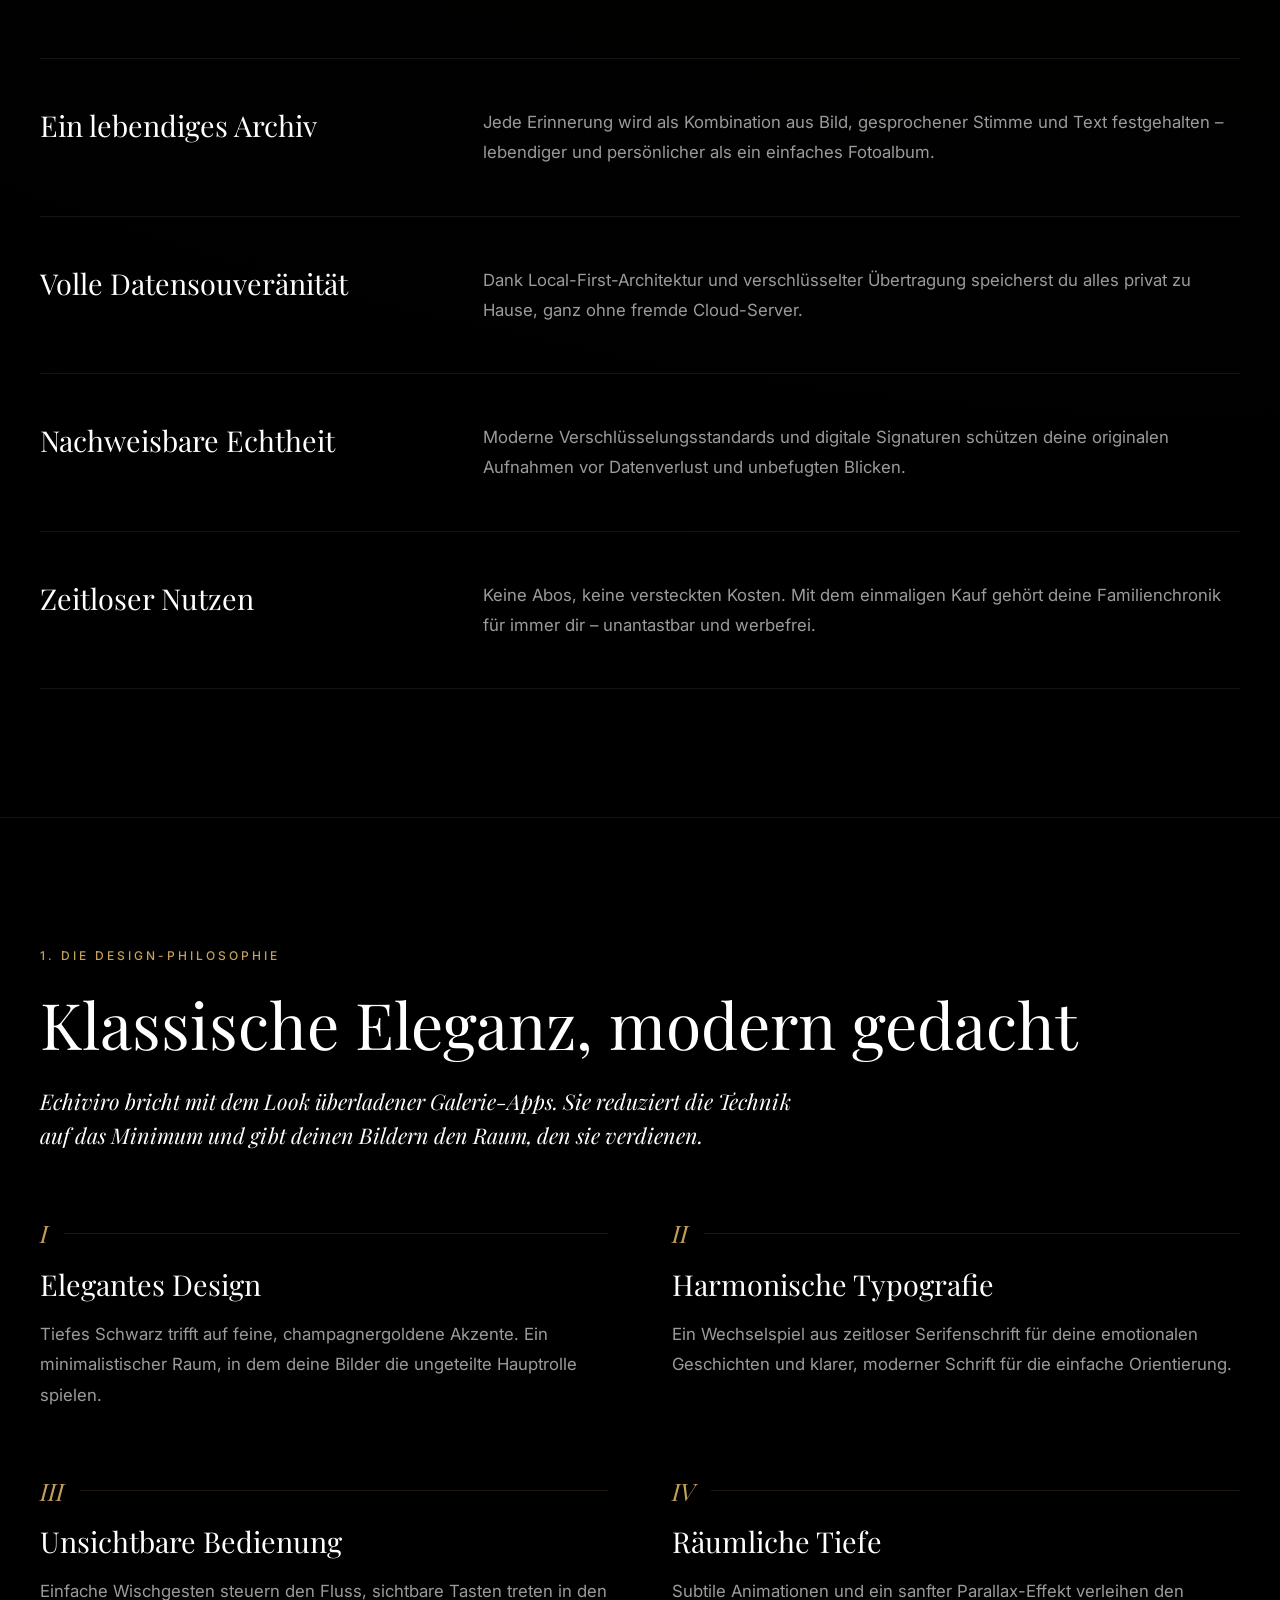
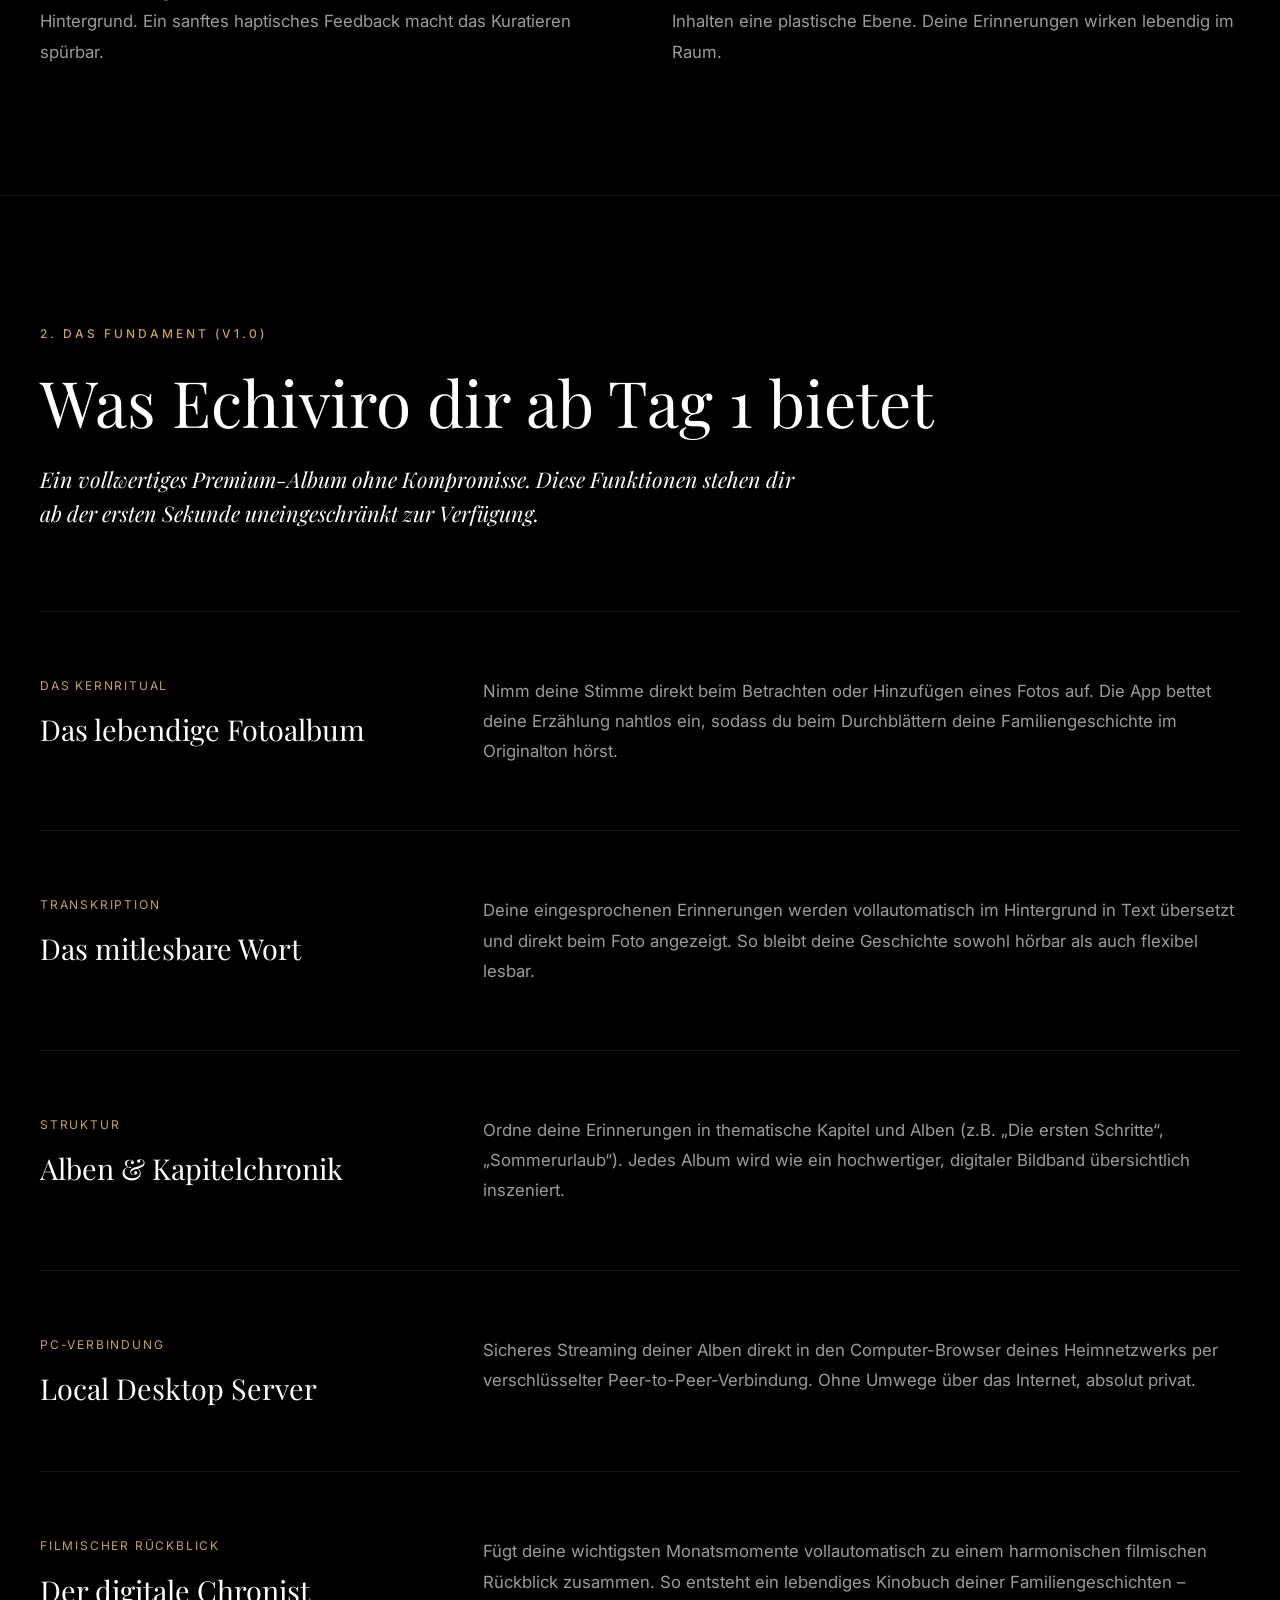
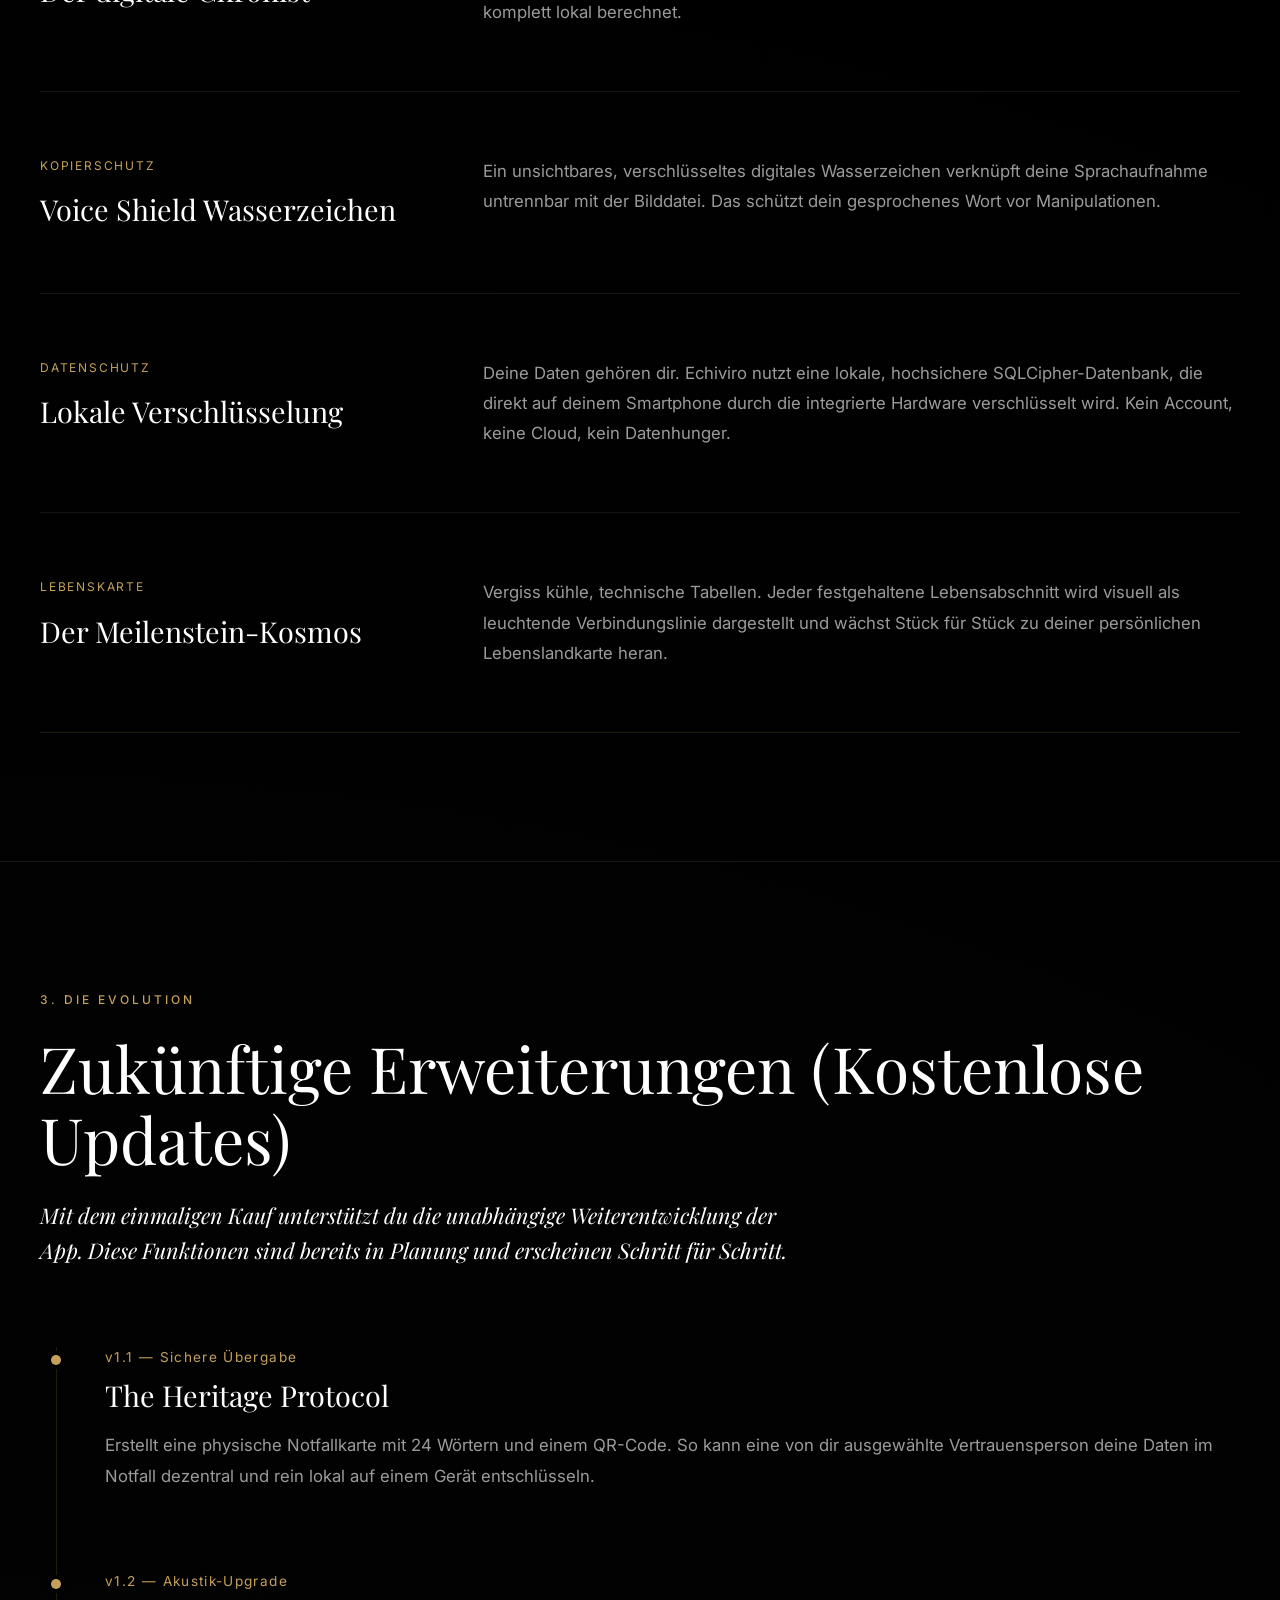
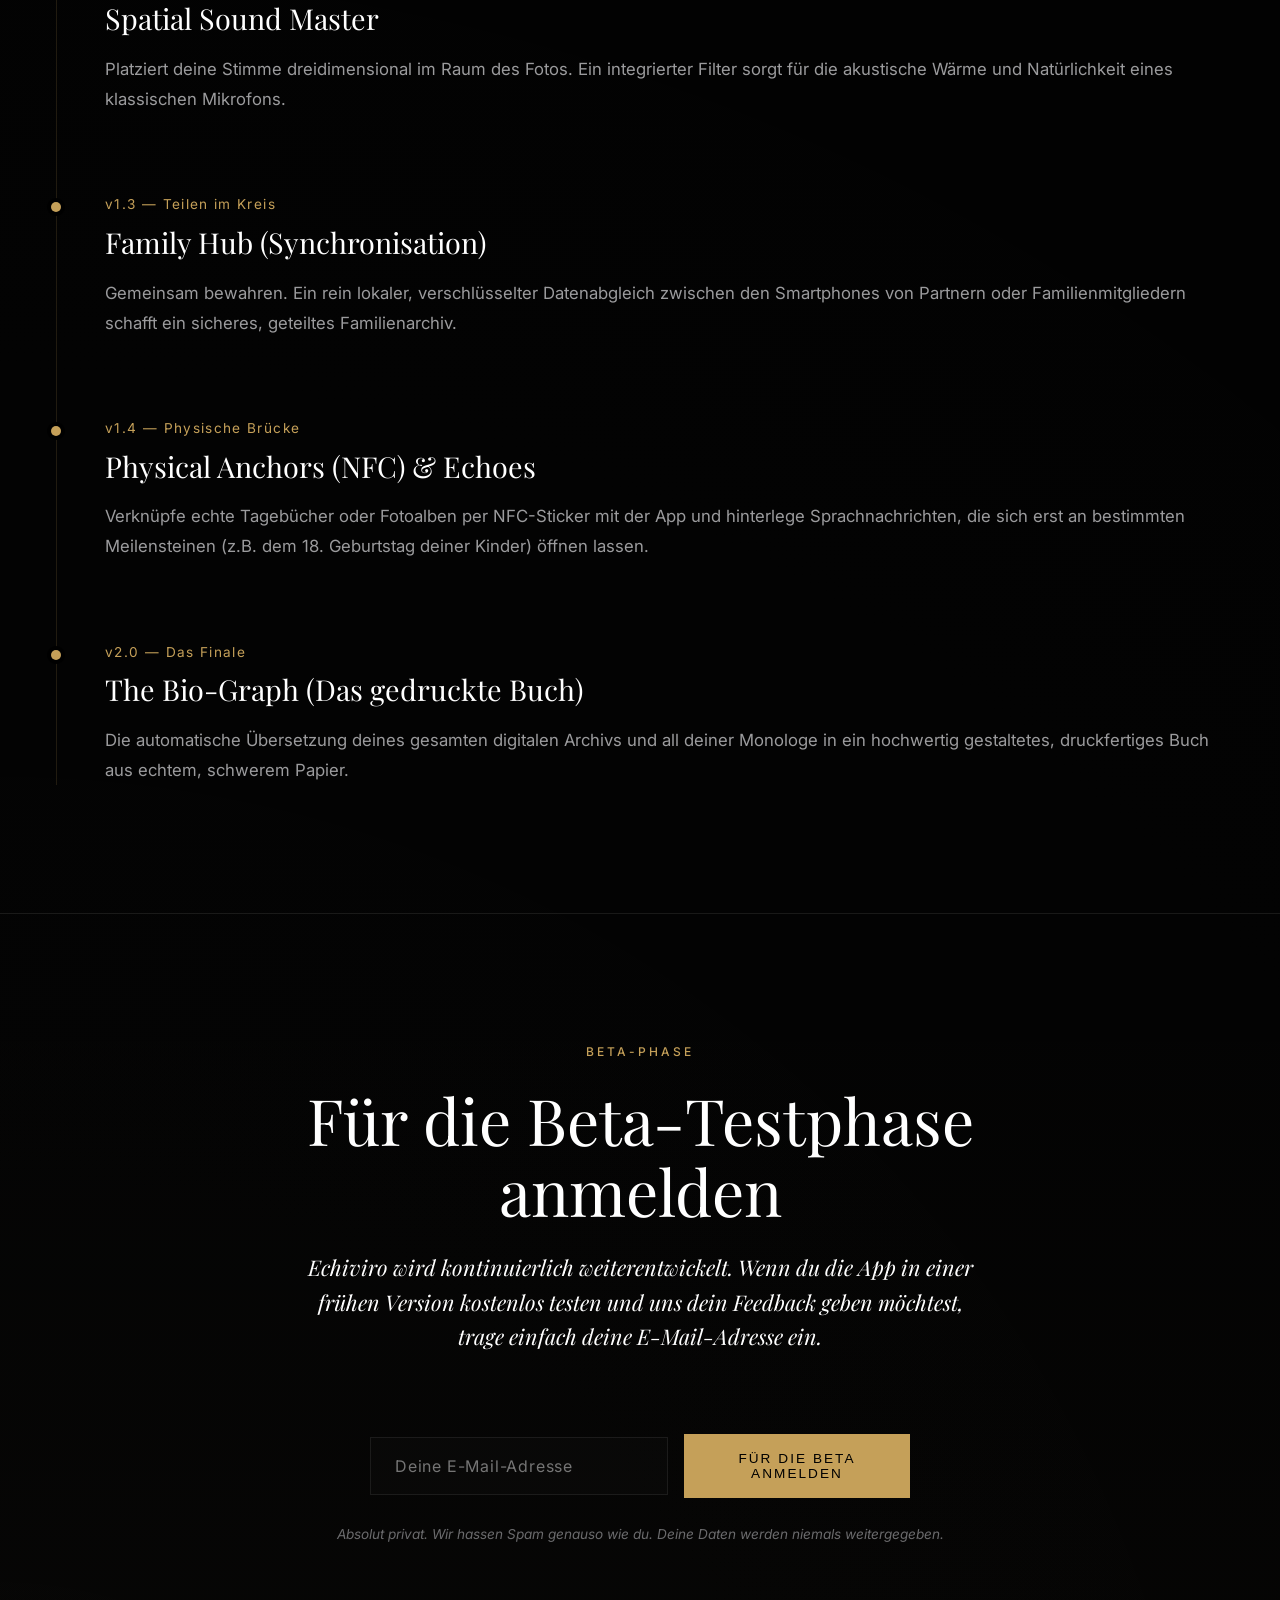
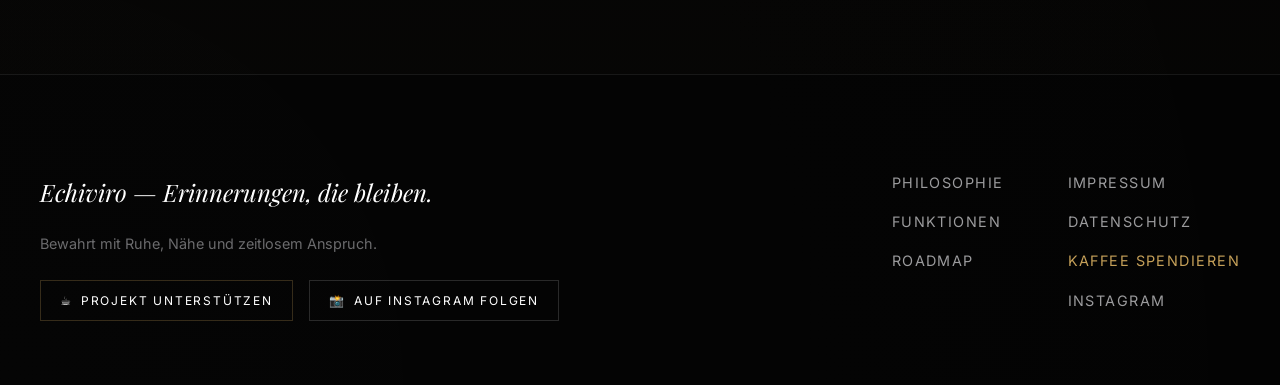
==== commit ddf83e03: "Update index.html" ====
--- a/index.html
+++ b/index.html
@@ -185,7 +185,7 @@
                                 <h3>Der digitale Chronist</h3>
                             </div>
                             <div class="feature-strip-content">
-                                <p>Fügt deine wichtigsten Monatsmomenten vollautomatisch zu einem harmonischen filmischen Rückblick zusammen. So entsteht ein lebendiges Kinobuch deiner Familiengeschichten – komplett lokal berechnet.</p>
+                                <p>Fügt deine wichtigsten Monatsmomente vollautomatisch zu einem harmonischen filmischen Rückblick zusammen. So entsteht ein lebendiges Kinobuch deiner Familiengeschichten – komplett lokal berechnet.</p>
                             </div>
                         </div>
 
@@ -312,9 +312,13 @@
                 <div class="footer-branding">
                     <p class="footer-motto">Echiviro — Erinnerungen, die bleiben.</p>
                     <p class="footer-subtext">Bewahrt mit Ruhe, Nähe und zeitlosem Anspruch.</p>
-                    <div style="margin-top: 1.5rem;">
+                    
+                    <div style="margin-top: 1.5rem; display: flex; gap: 1rem; flex-wrap: wrap;">
                         <a href="https://www.buymeacoffee.com/echiviro.memories" target="_blank" rel="noopener" class="button button-secondary" style="padding: 0.6rem 1.2rem; font-size: 0.75rem; display: inline-flex; align-items: center; gap: 0.5rem; border-color: rgba(197, 160, 89, 0.25);">
                             <span>☕</span> Projekt unterstützen
+                        </a>
+                        <a href="https://www.instagram.com/echiviro.voices" target="_blank" rel="noopener" class="button button-secondary" style="padding: 0.6rem 1.2rem; font-size: 0.75rem; display: inline-flex; align-items: center; gap: 0.5rem; border-color: rgba(255, 255, 255, 0.15);">
+                            <span>📸</span> Auf Instagram folgen
                         </a>
                     </div>
                 </div>
@@ -328,6 +332,7 @@
                         <a href="impressum.html">Impressum</a>
                         <a href="datenschutz.html">Datenschutz</a>
                         <a href="https://www.buymeacoffee.com/echiviro.memories" target="_blank" rel="noopener" style="color: var(--accent);">Kaffee spendieren</a>
+                        <a href="https://www.instagram.com/echiviro.voices" target="_blank" rel="noopener">Instagram</a>
                     </div>
                 </div>
             </div>
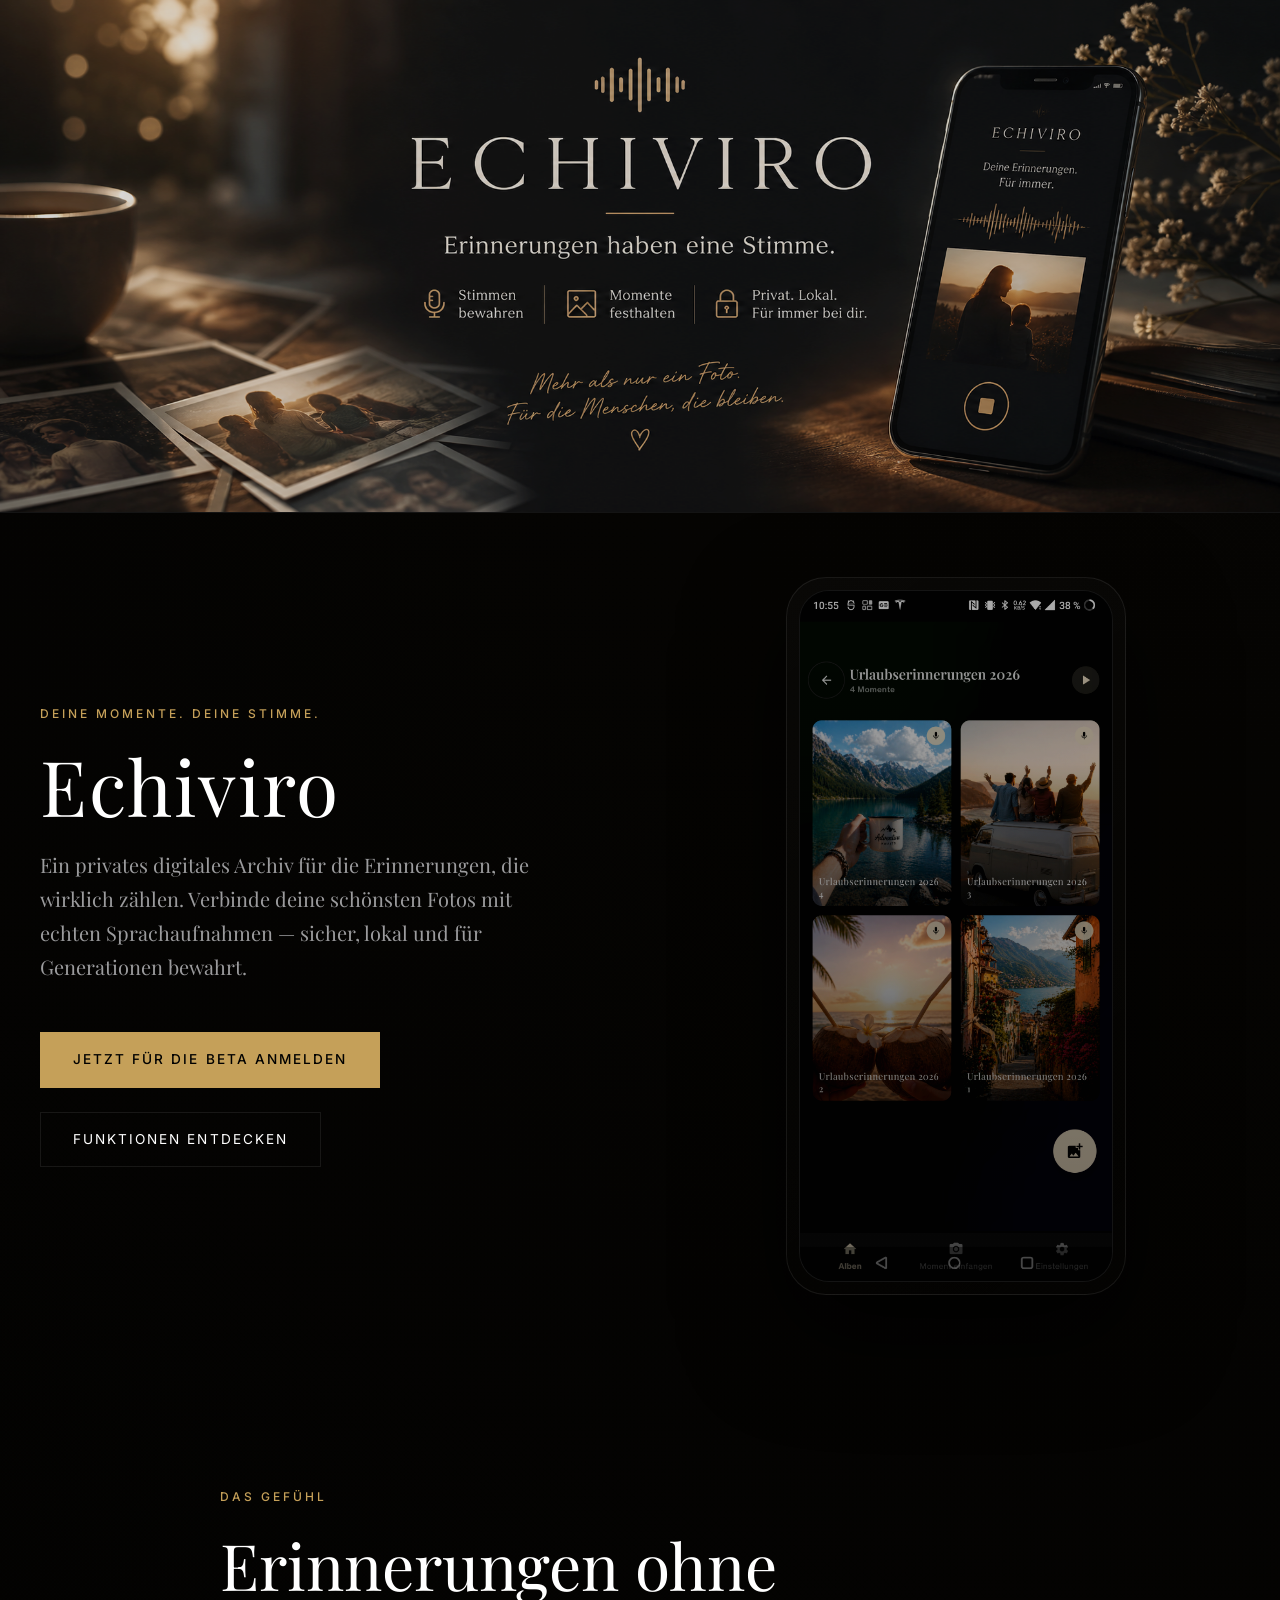
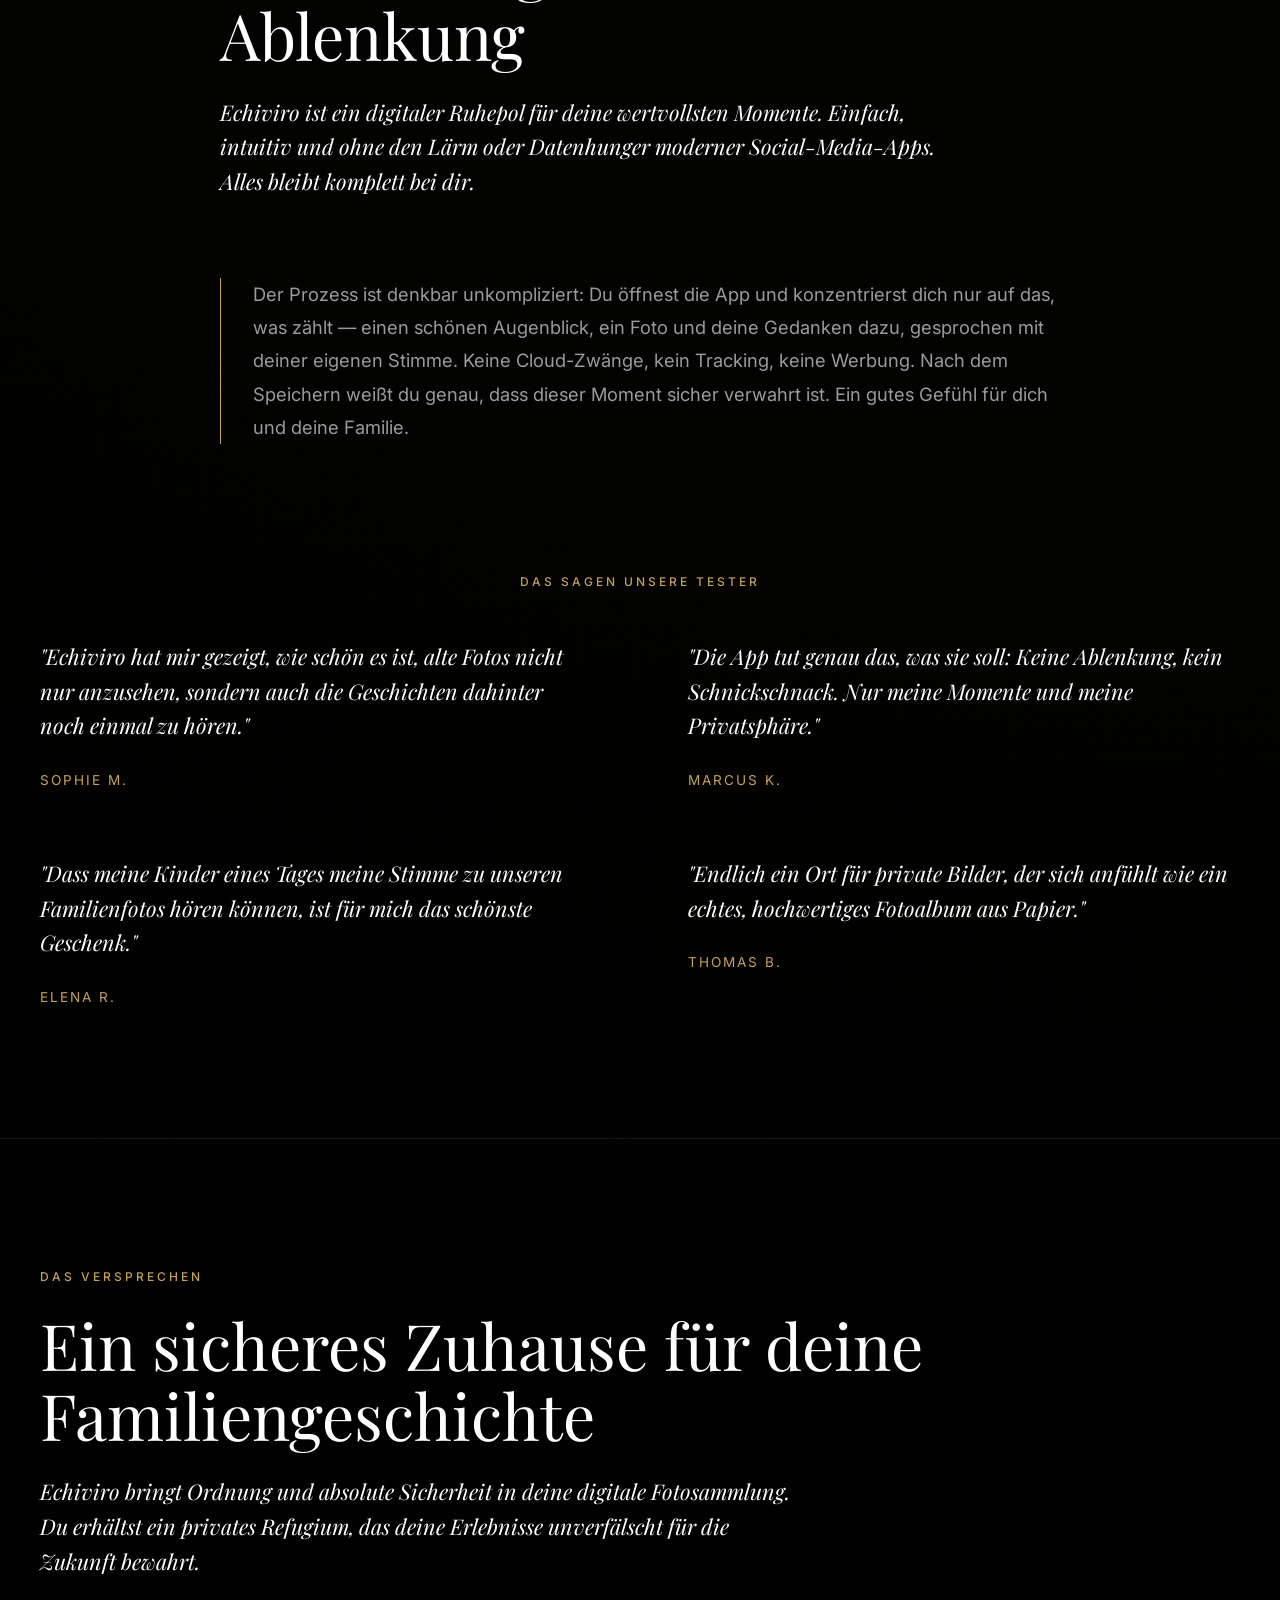
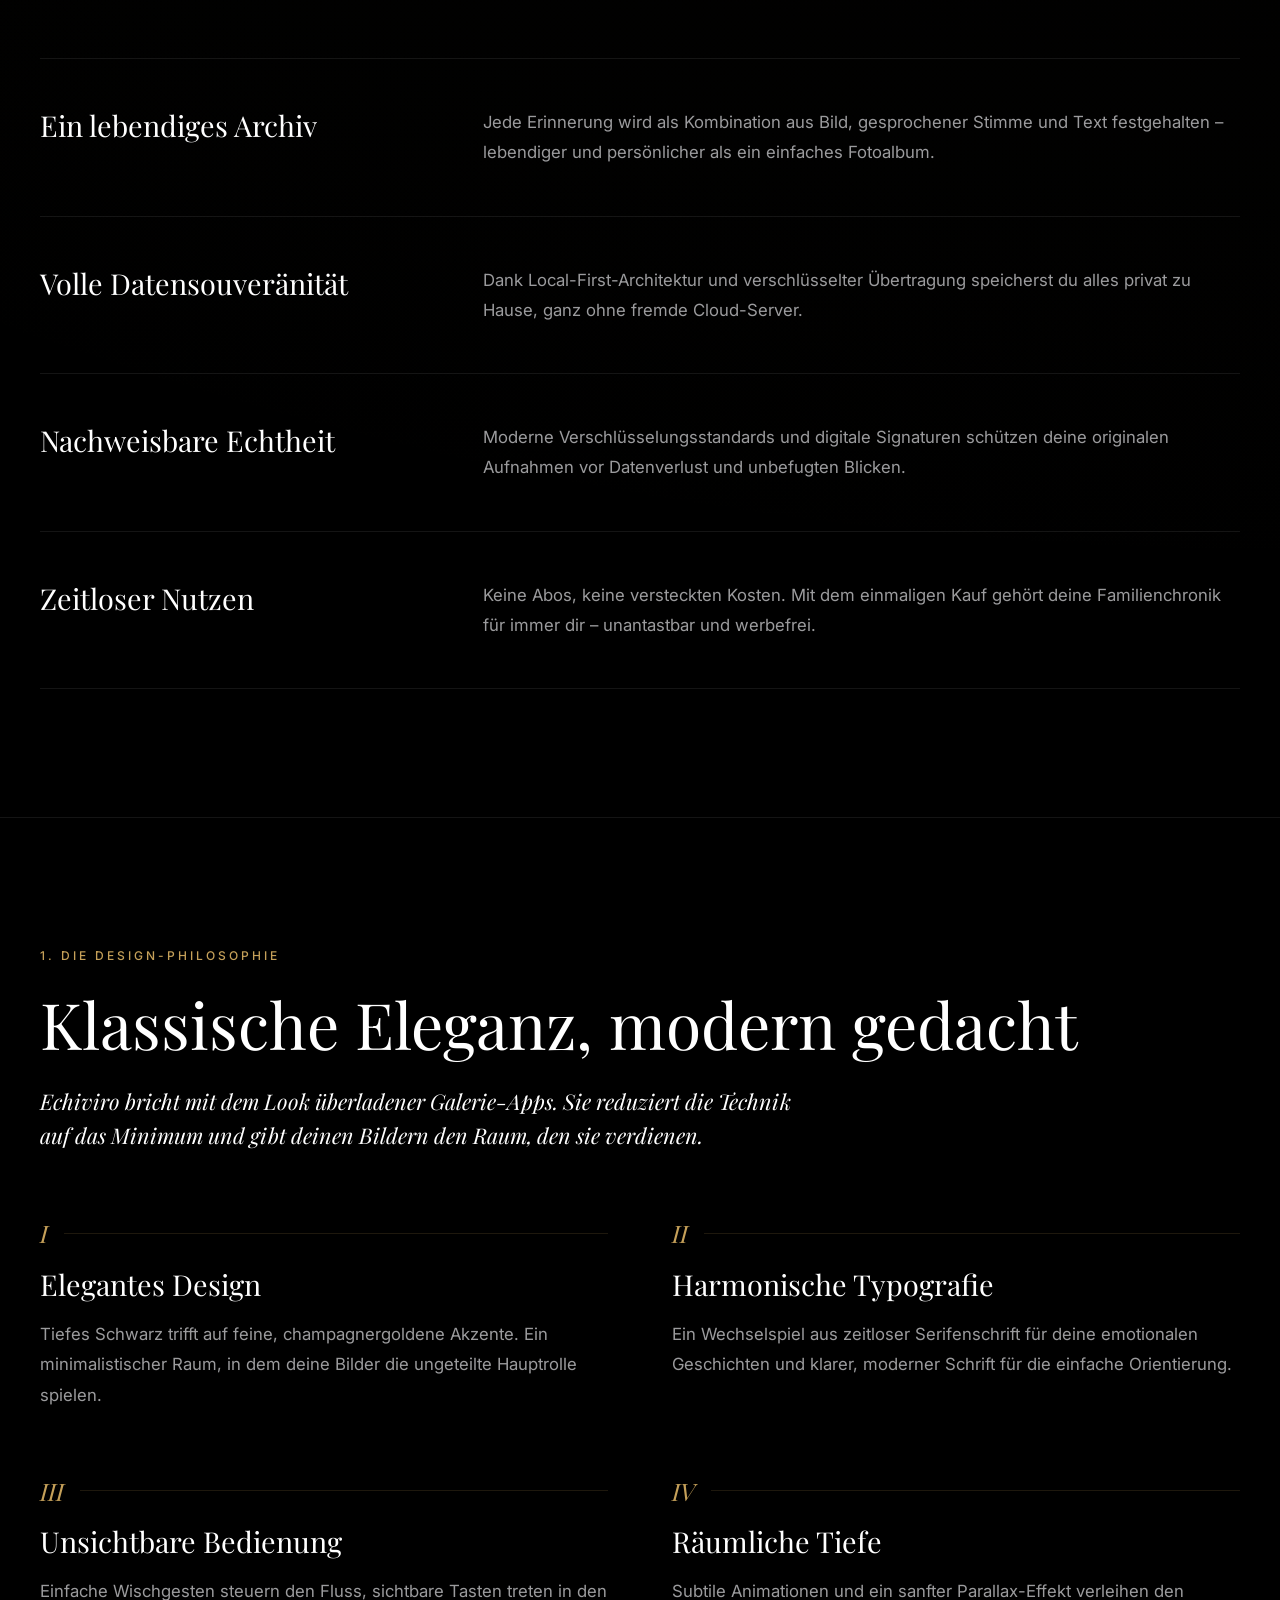
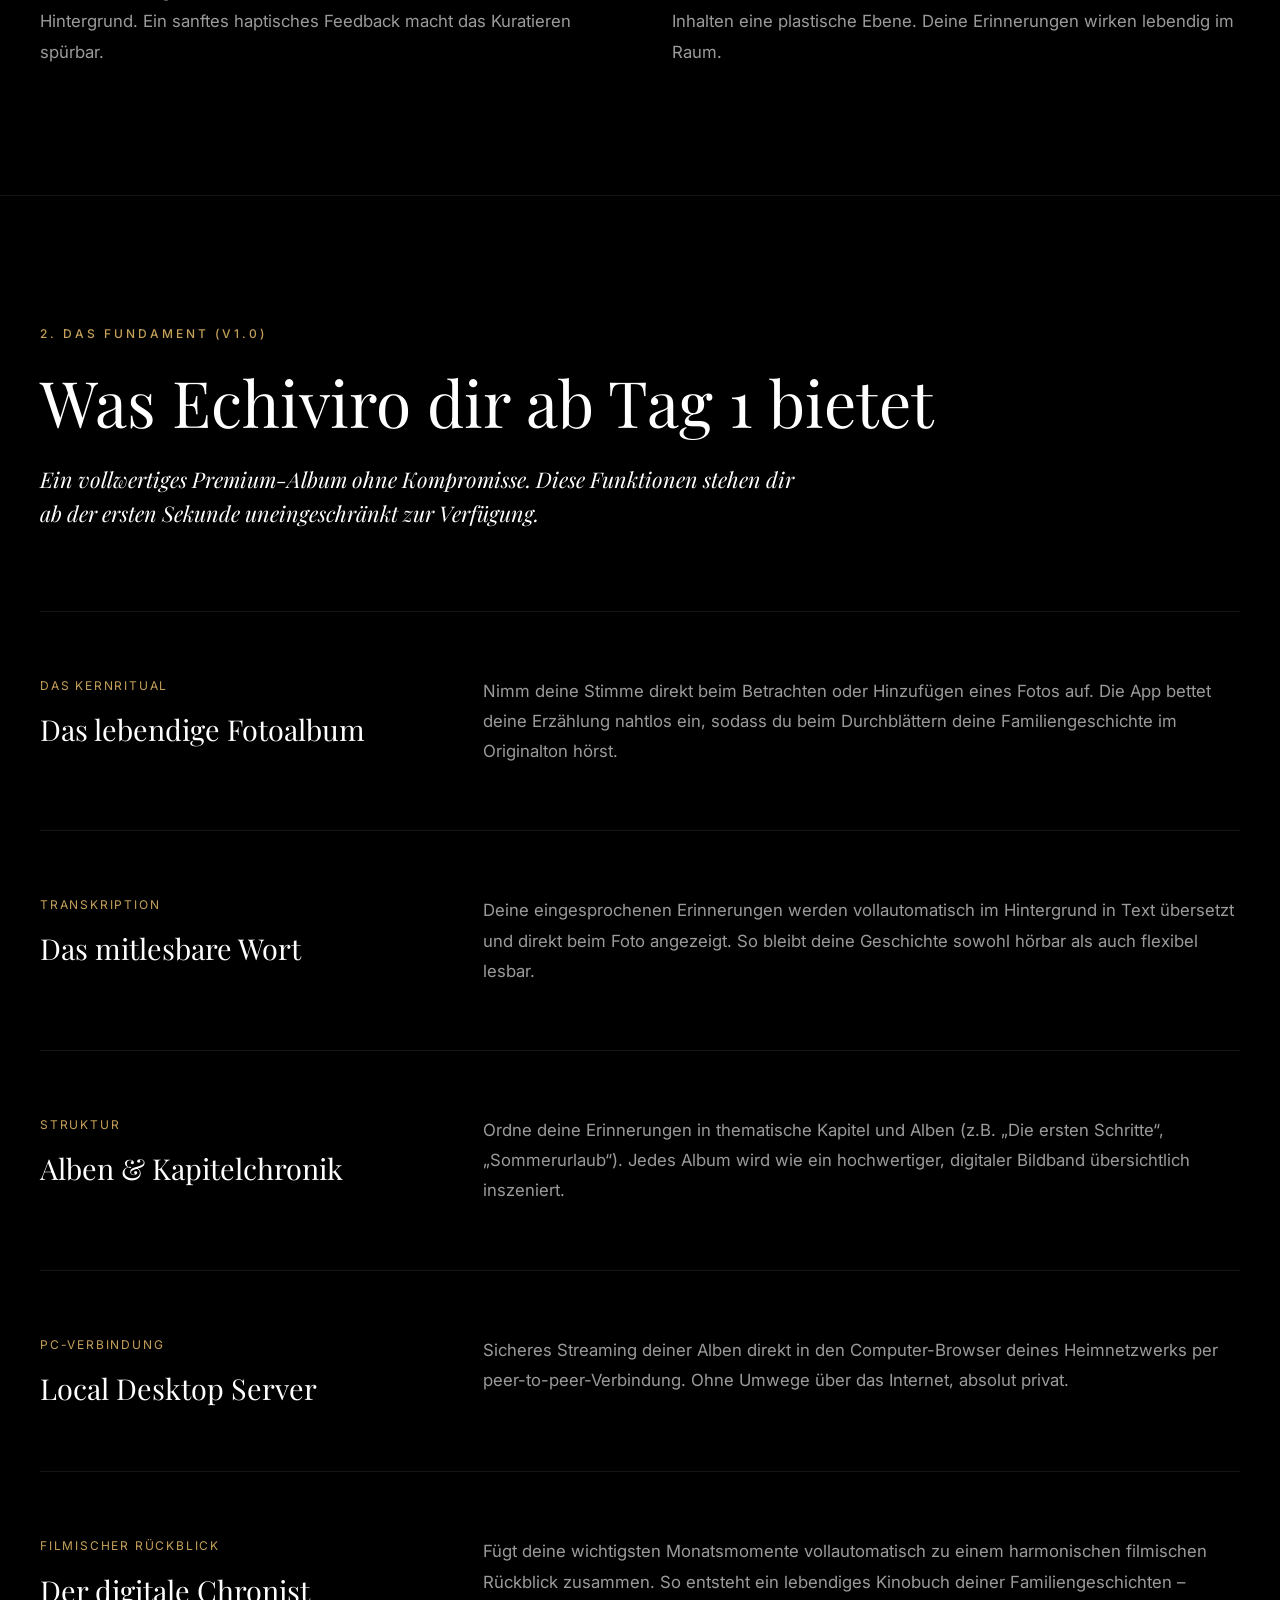
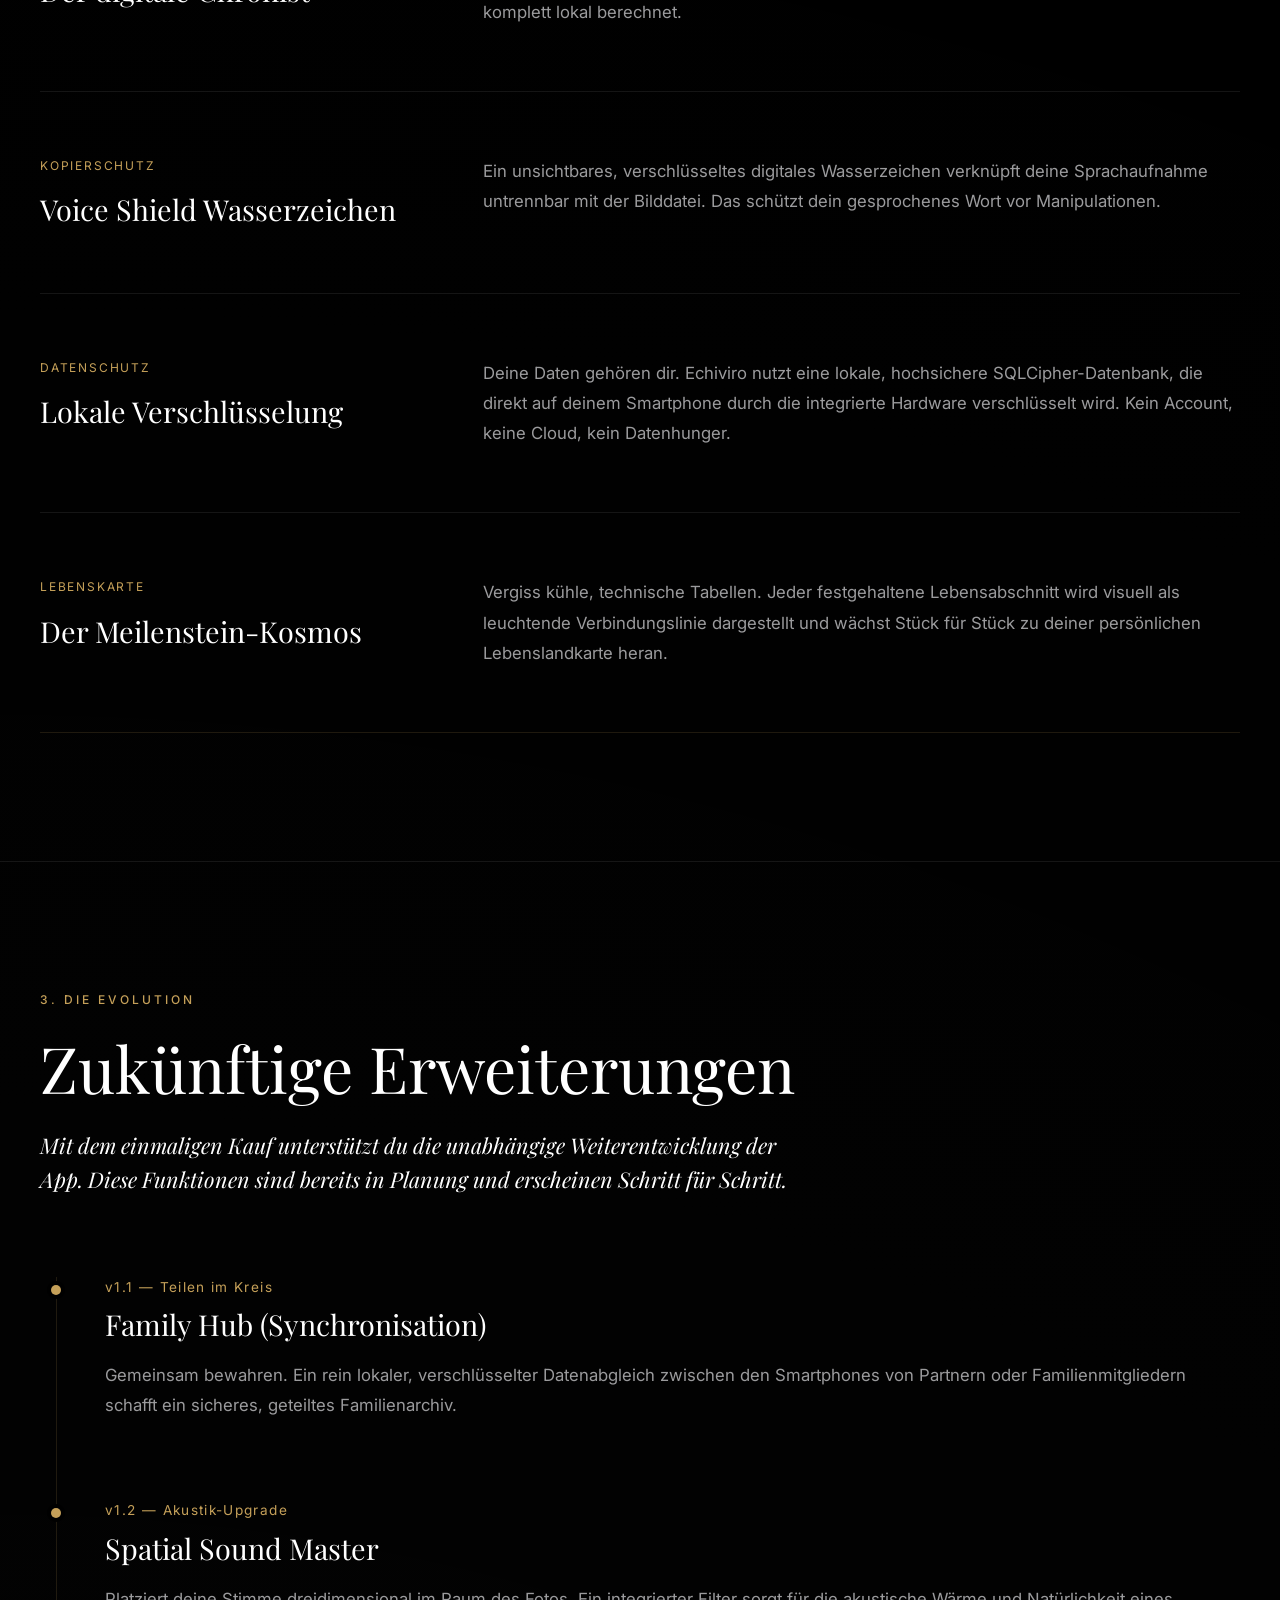
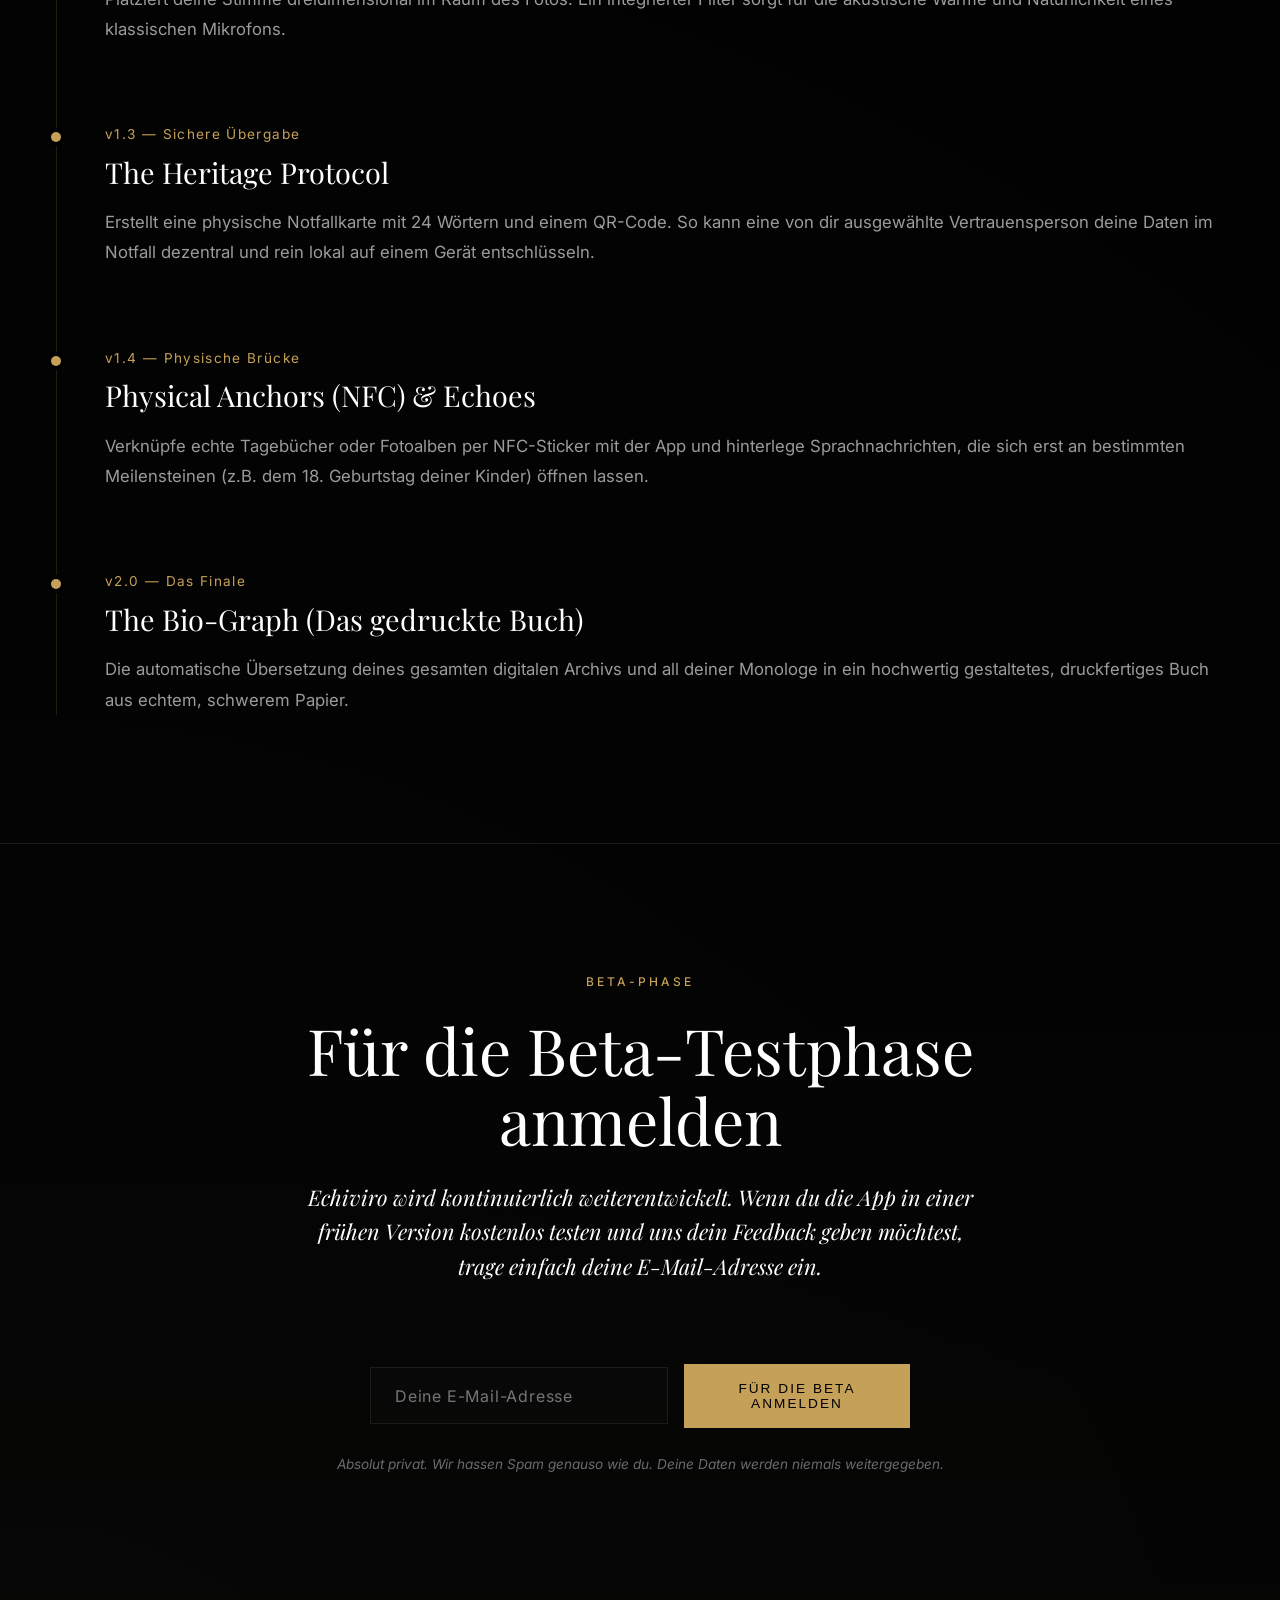
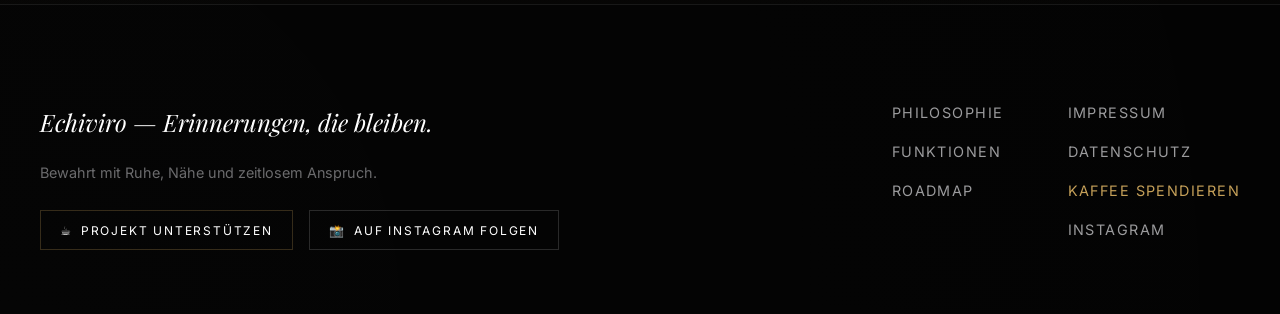
==== commit b9284c77: "Update fmt.Println message from 'Hello' to 'Goodbye'" ====
--- a/index.html
+++ b/index.html
@@ -175,7 +175,7 @@
                                 <h3>Local Desktop Server</h3>
                             </div>
                             <div class="feature-strip-content">
-                                <p>Sicheres Streaming deiner Alben direkt in den Computer-Browser deines Heimnetzwerks per verschlüsselter Peer-to-Peer-Verbindung. Ohne Umwege über das Internet, absolut privat.</p>
+                                <p>Sicheres Streaming deiner Alben direkt in den Computer-Browser deines Heimnetzwerks per peer-to-peer-Verbindung. Ohne Umwege über das Internet, absolut privat.</p>
                             </div>
                         </div>
 
@@ -225,17 +225,17 @@
             <section class="section section-roadmap line-top" id="zukunft">
                 <div class="container">
                     <span class="eyebrow">3. Die Evolution</span>
-                    <h2>Zukünftige Erweiterungen (Kostenlose Updates)</h2>
+                    <h2>Zukünftige Erweiterungen</h2>
                     <p class="section-intro">Mit dem einmaligen Kauf unterstützt du die unabhängige Weiterentwicklung der App. Diese Funktionen sind bereits in Planung und erscheinen Schritt für Schritt.</p>
 
                     <div class="roadmap-timeline">
                         <div class="timeline-node">
                             <div class="node-meta">
-                                <span class="node-version">v1.1 — Sichere Übergabe</span>
-                                <h3 class="node-title">The Heritage Protocol</h3>
-                            </div>
-                            <div class="node-body">
-                                <p>Erstellt eine physische Notfallkarte mit 24 Wörtern und einem QR-Code. So kann eine von dir ausgewählte Vertrauensperson deine Daten im Notfall dezentral und rein lokal auf einem Gerät entschlüsseln.</p>
+                                <span class="node-version">v1.1 — Teilen im Kreis</span>
+                                <h3 class="node-title">Family Hub (Synchronisation)</h3>
+                            </div>
+                            <div class="node-body">
+                                <p>Gemeinsam bewahren. Ein rein lokaler, verschlüsselter Datenabgleich zwischen den Smartphones von Partnern oder Familienmitgliedern schafft ein sicheres, geteiltes Familienarchiv.</p>
                             </div>
                         </div>
 
@@ -251,11 +251,11 @@
 
                         <div class="timeline-node">
                             <div class="node-meta">
-                                <span class="node-version">v1.3 — Teilen im Kreis</span>
-                                <h3 class="node-title">Family Hub (Synchronisation)</h3>
-                            </div>
-                            <div class="node-body">
-                                <p>Gemeinsam bewahren. Ein rein lokaler, verschlüsselter Datenabgleich zwischen den Smartphones von Partnern oder Familienmitgliedern schafft ein sicheres, geteiltes Familienarchiv.</p>
+                                <span class="node-version">v1.3 — Sichere Übergabe</span>
+                                <h3 class="node-title">The Heritage Protocol</h3>
+                            </div>
+                            <div class="node-body">
+                                <p>Erstellt eine physische Notfallkarte mit 24 Wörtern und einem QR-Code. So kann eine von dir ausgewählte Vertrauensperson deine Daten im Notfall dezentral und rein lokal auf einem Gerät entschlüsseln.</p>
                             </div>
                         </div>
 
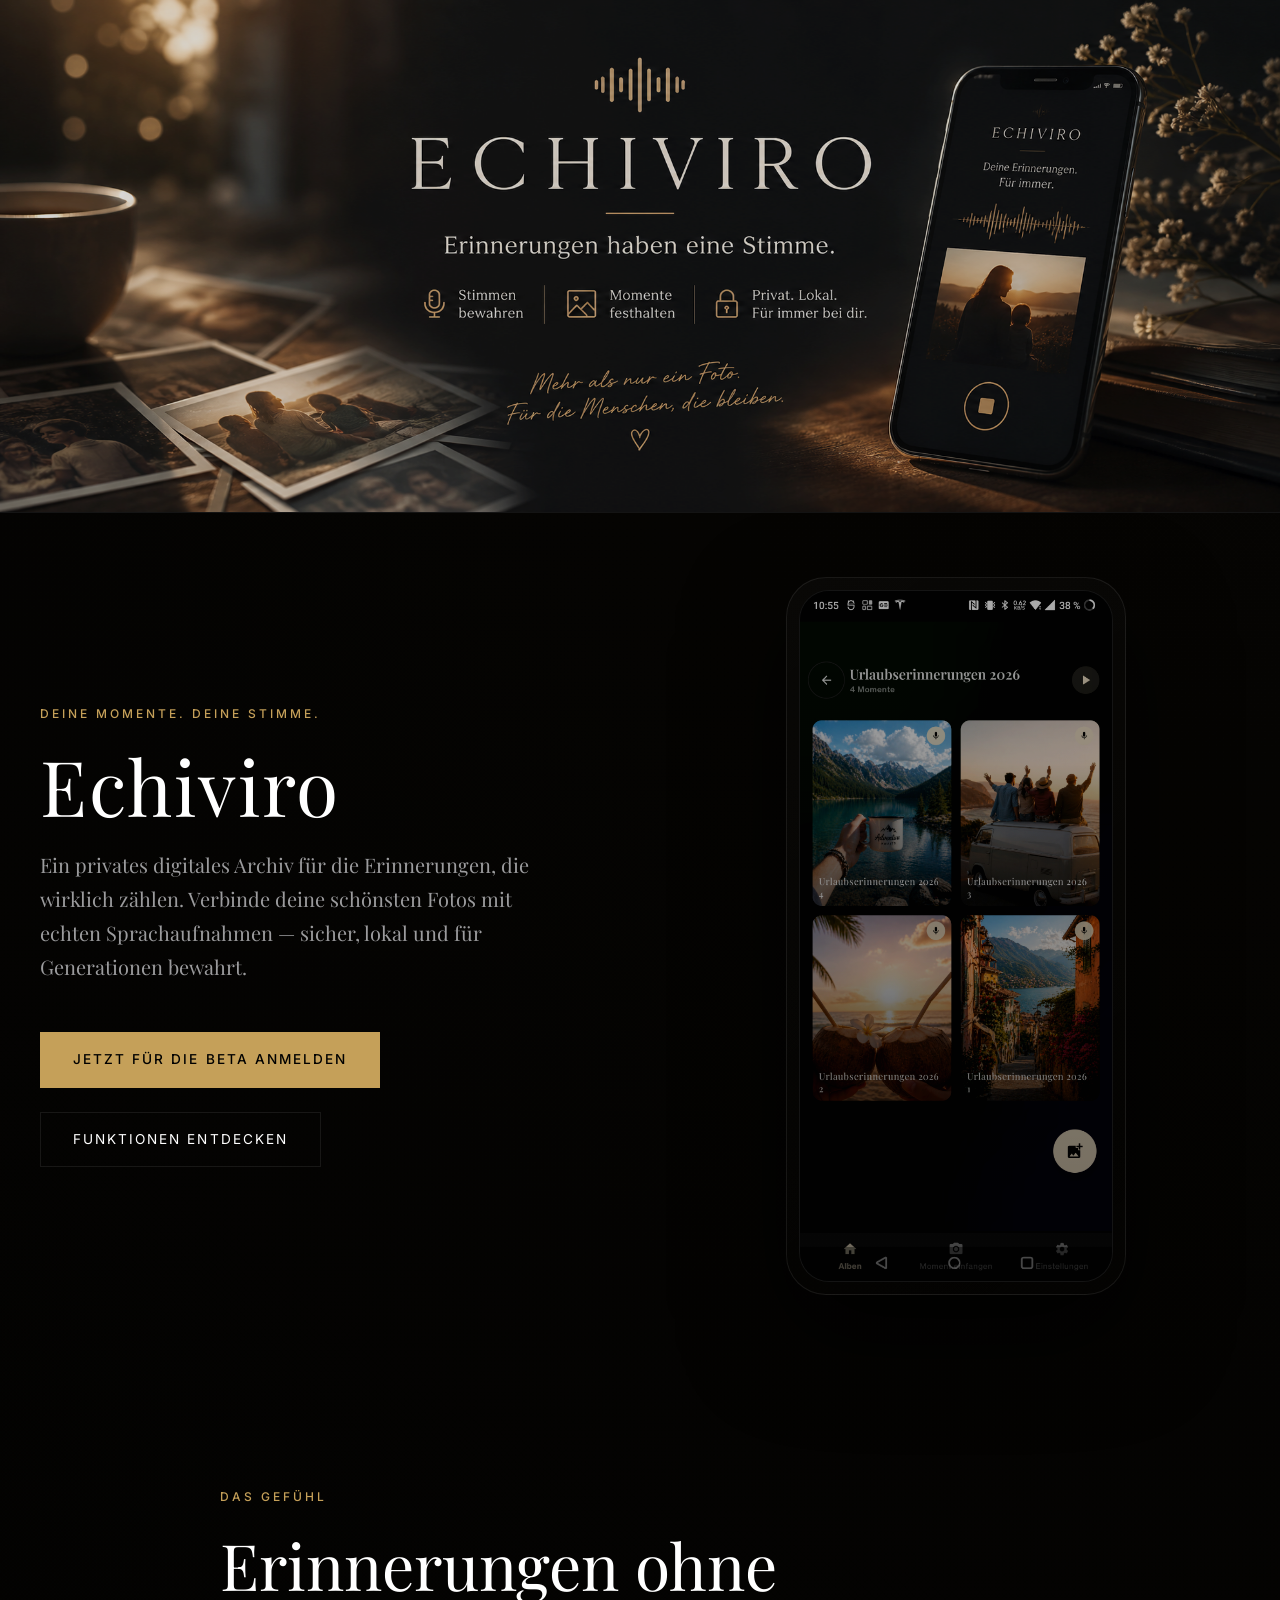
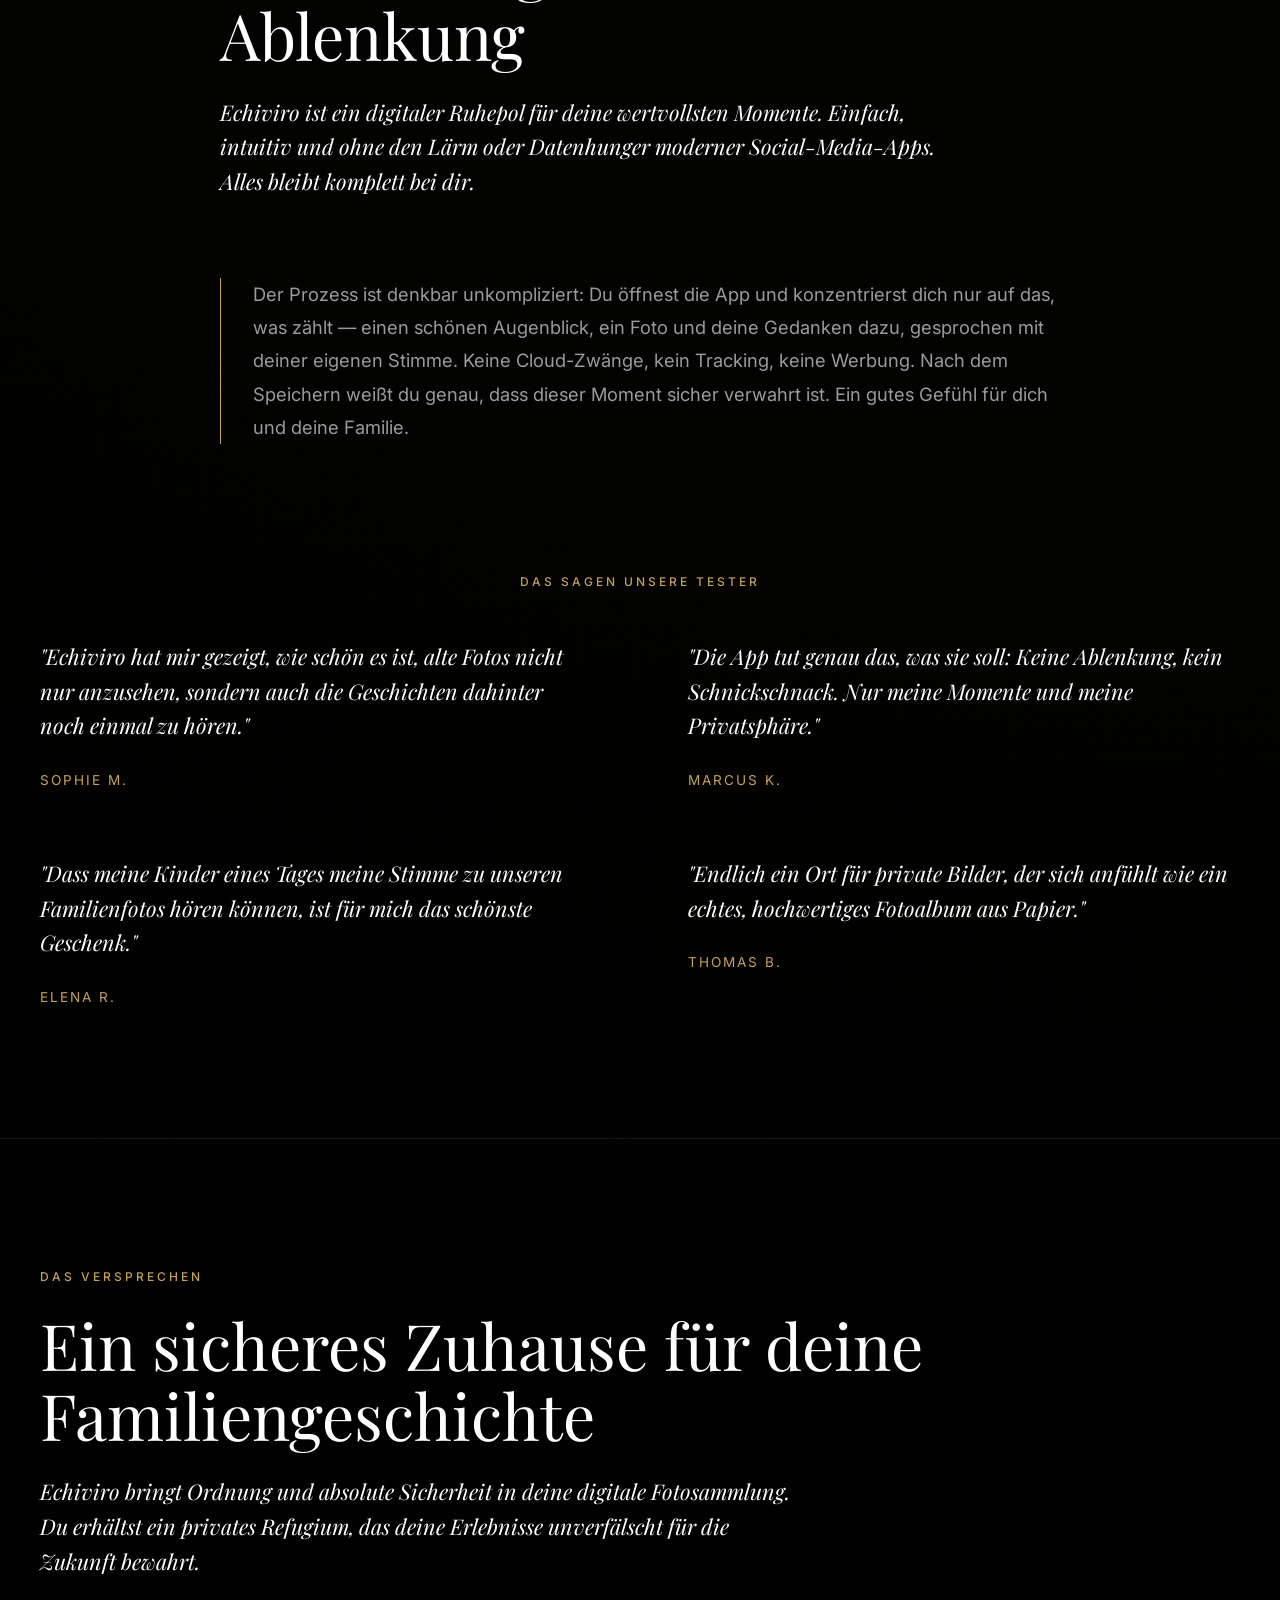
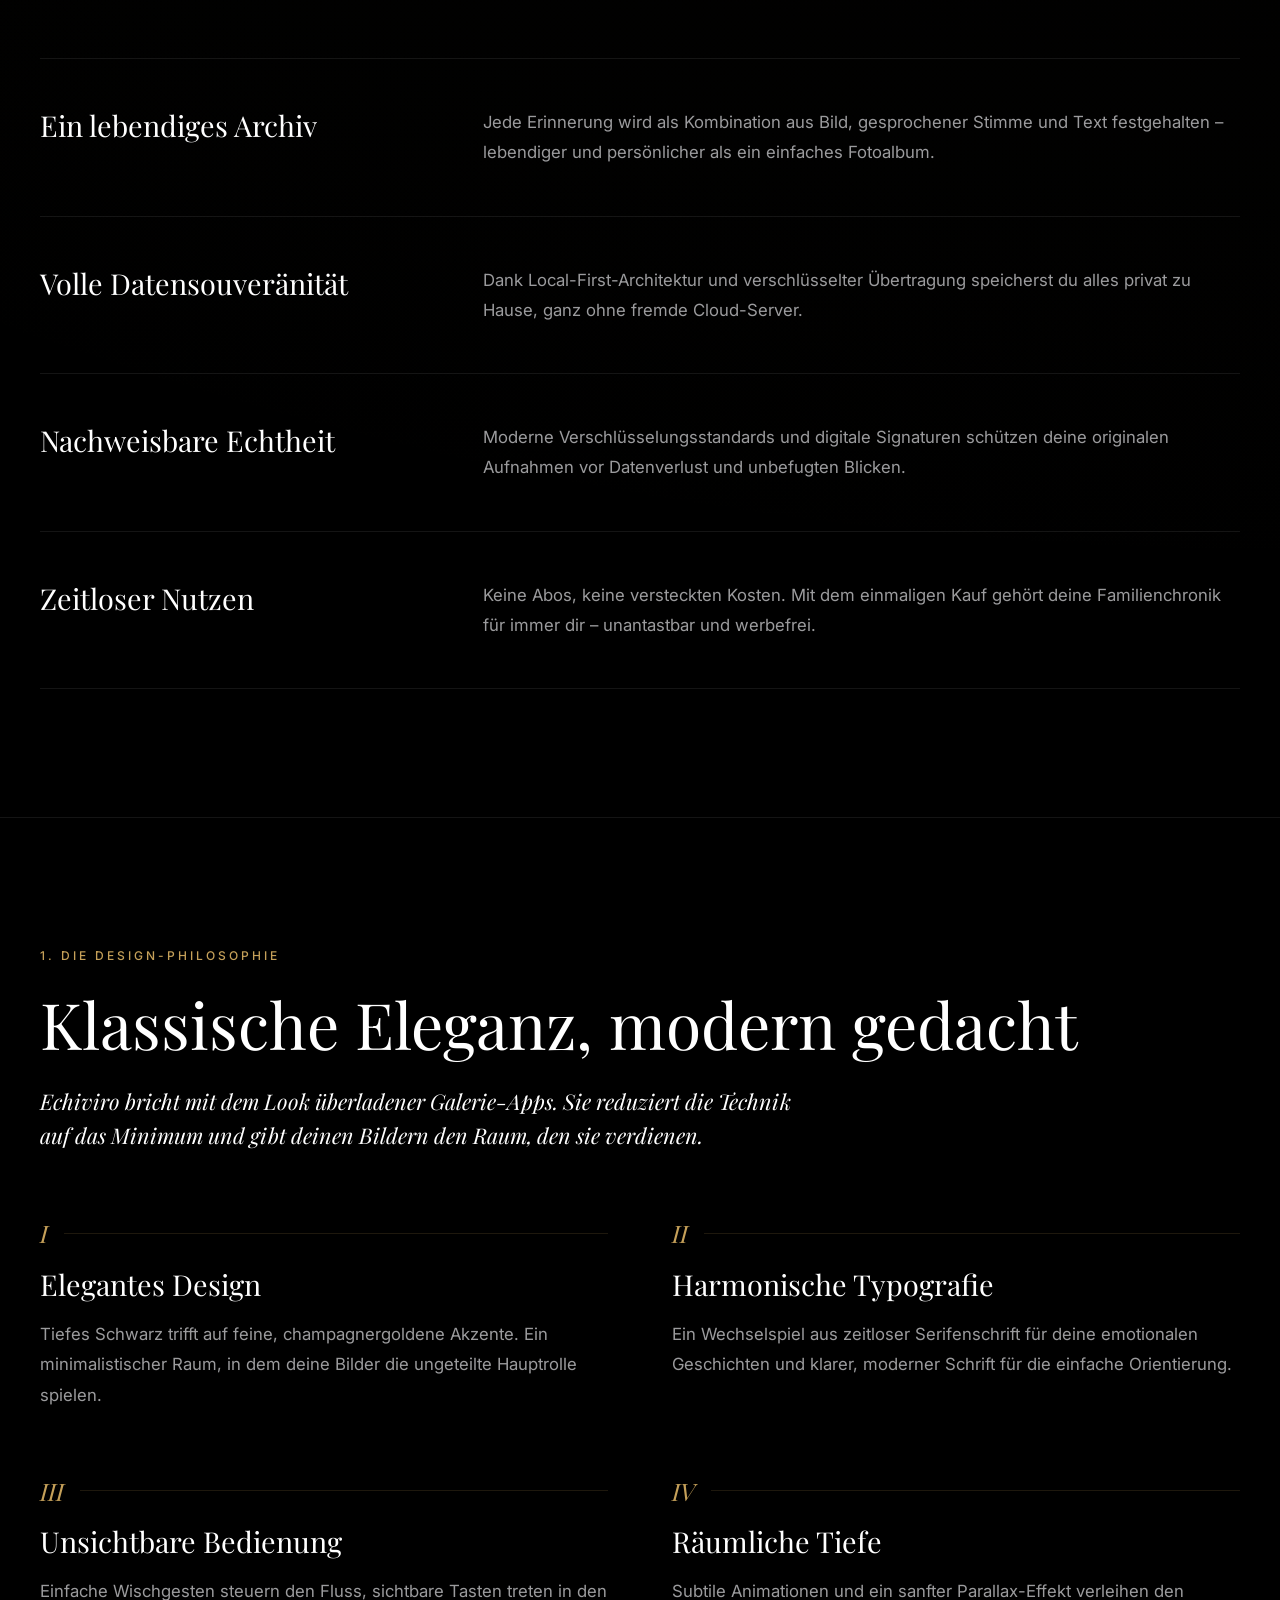
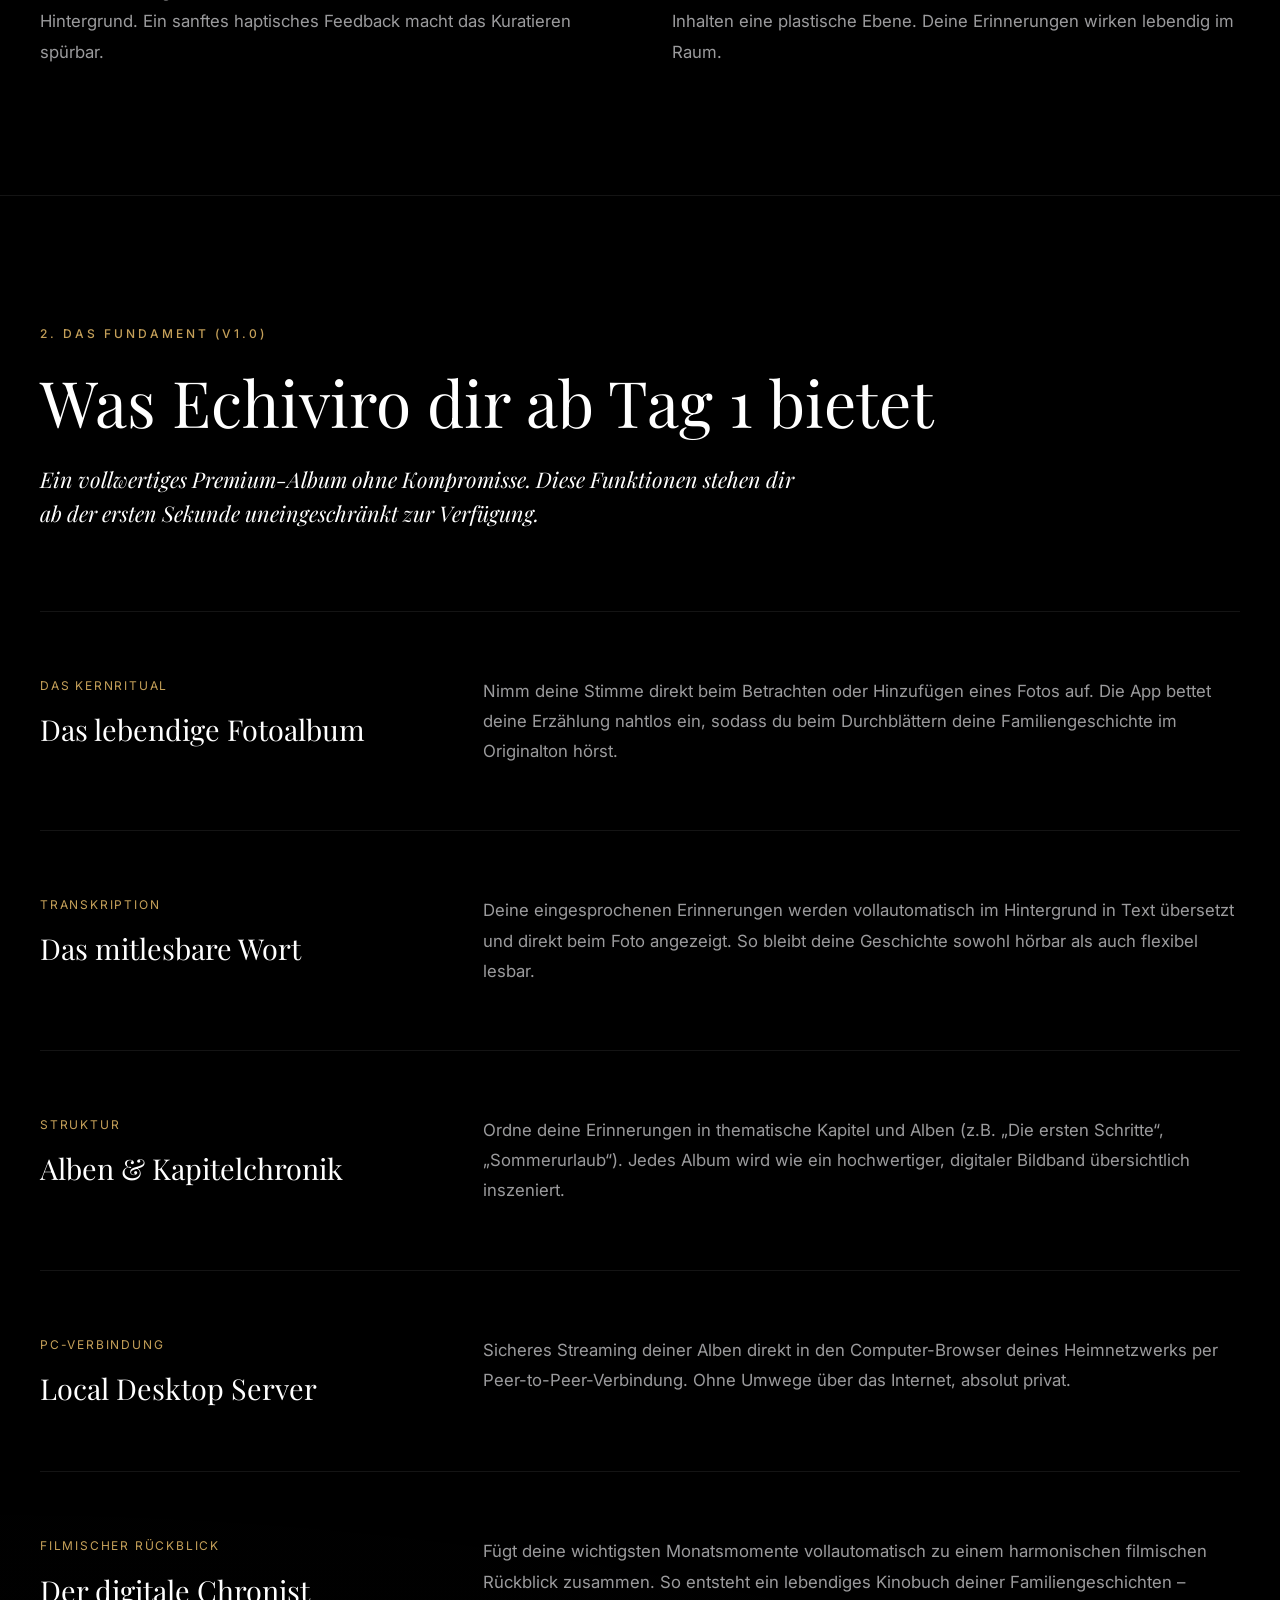
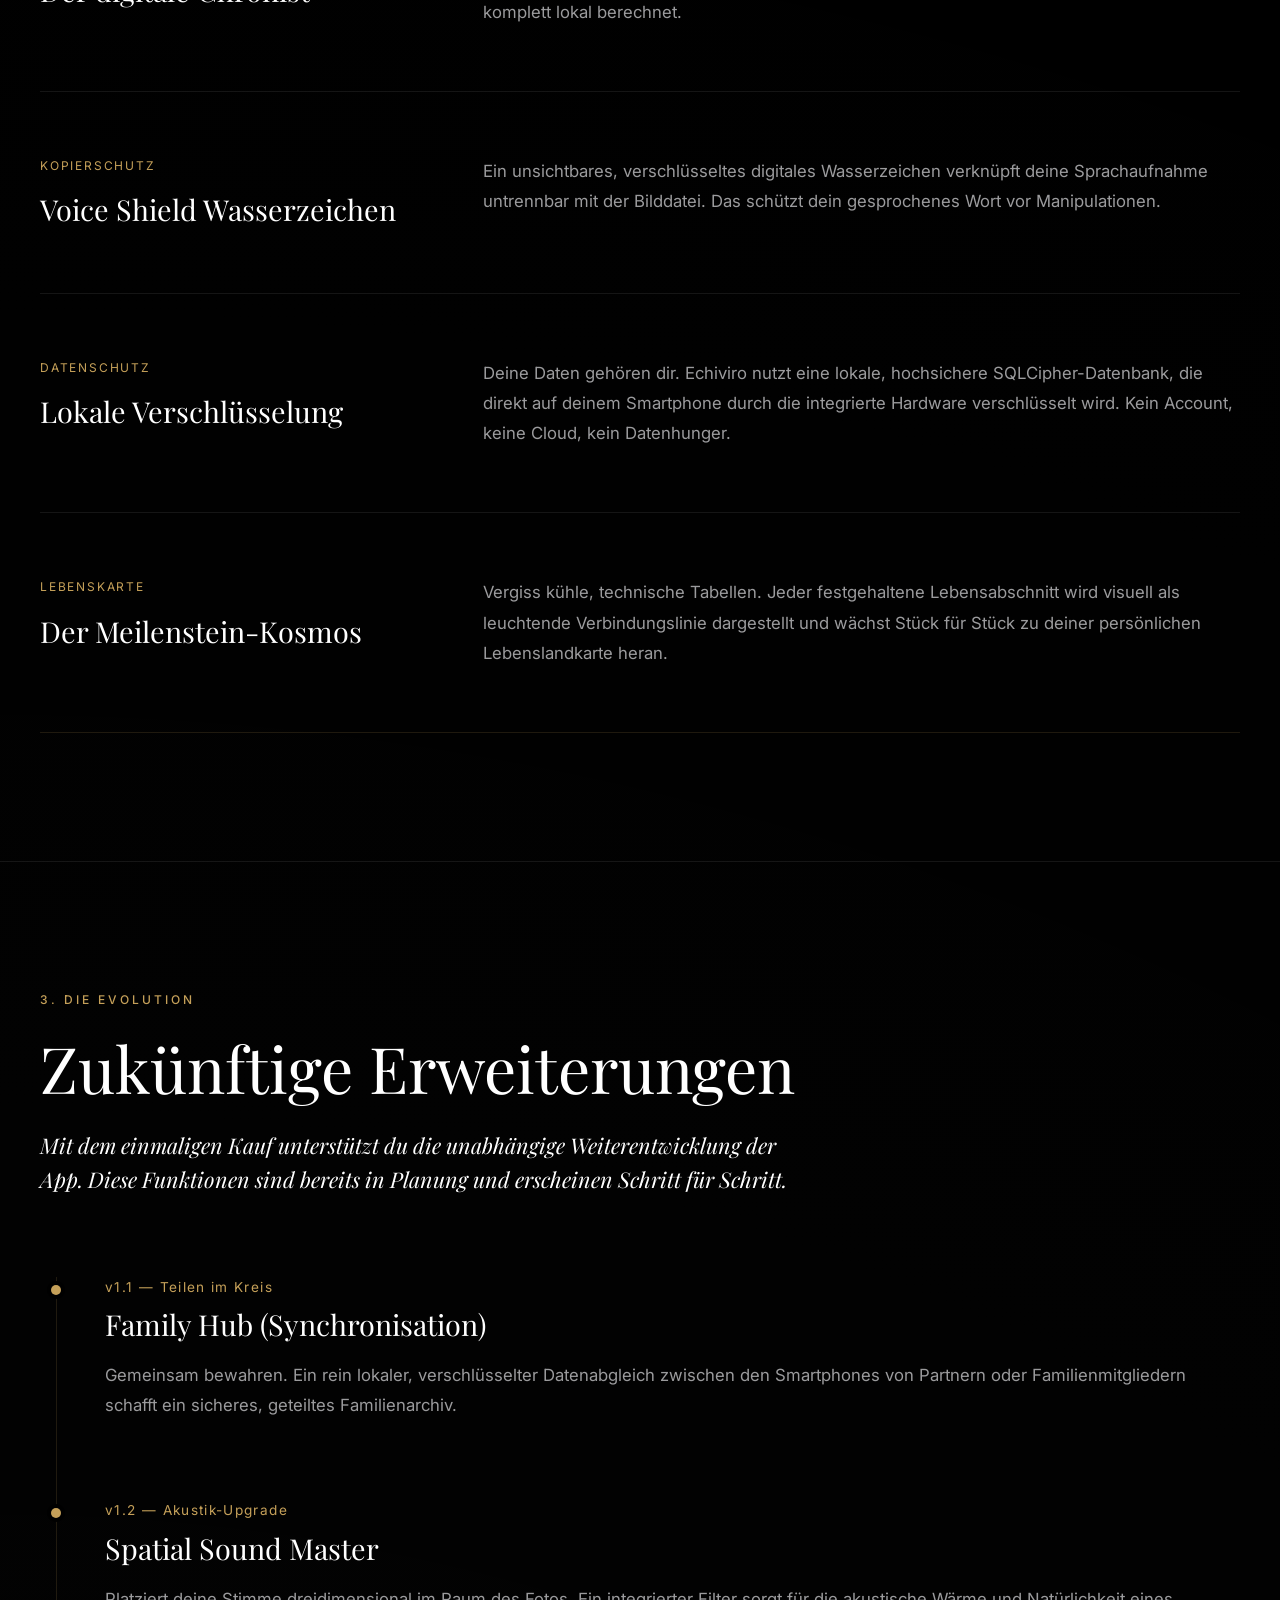
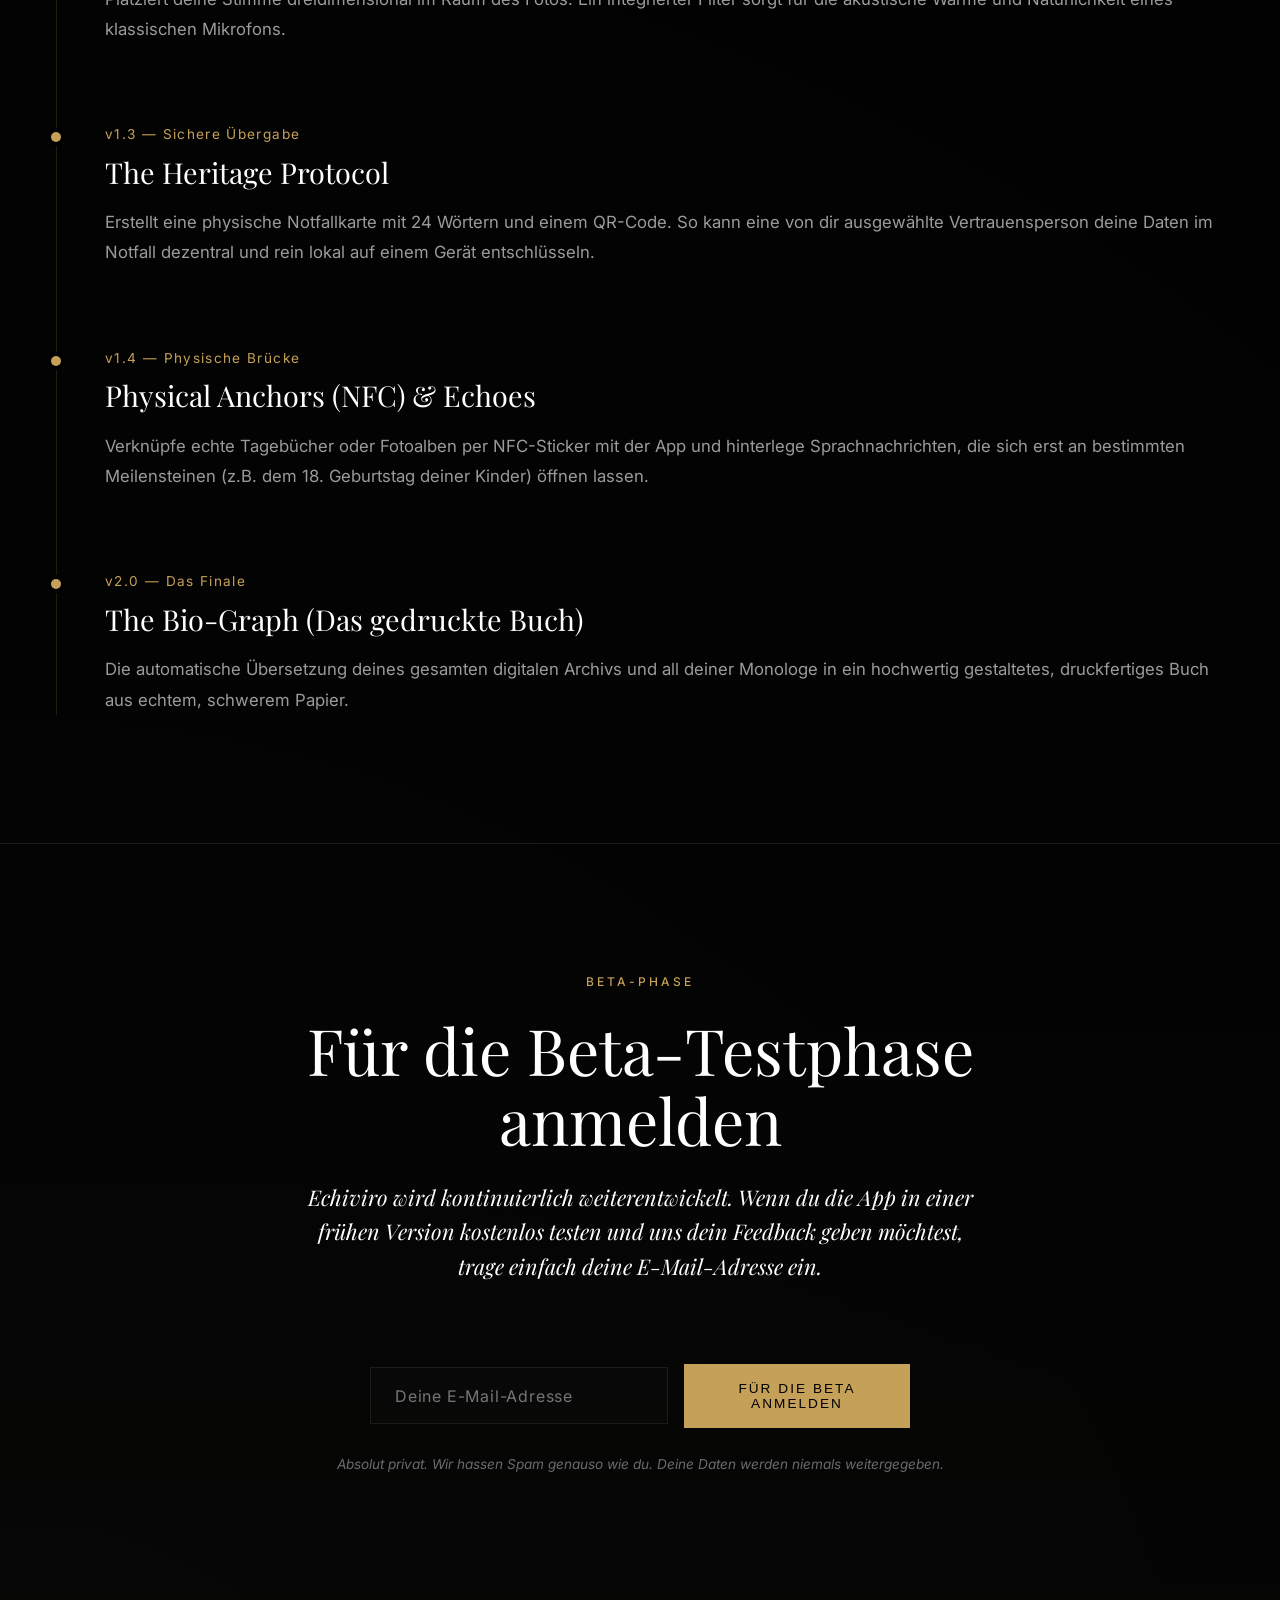
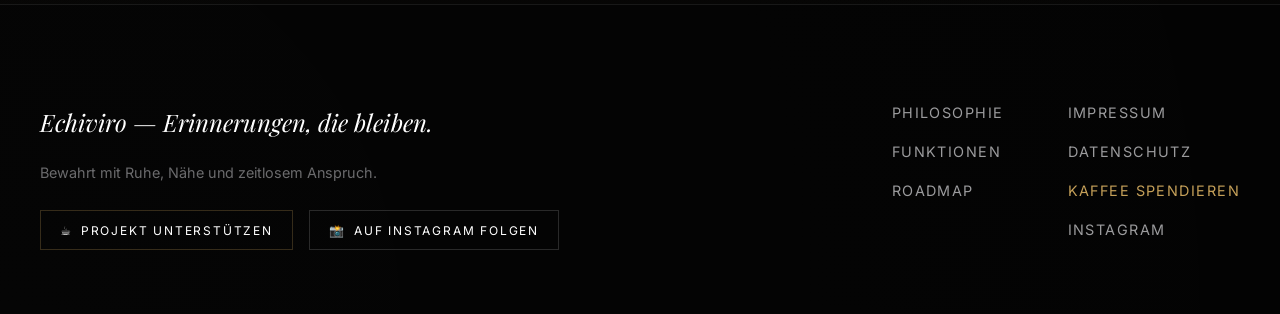
==== commit 674882ea: "Update index.html" ====
--- a/index.html
+++ b/index.html
@@ -31,7 +31,7 @@
                 <div class="hero-visual">
                     <div class="phone-frame">
                         <div class="phone-screen">
-                            <div class="screen-slide screen-one"></div>
+                            <div class="screen-slide screen-one active"></div>
                             <div class="screen-slide screen-two"></div>
                             <div class="screen-slide screen-three"></div>
                         </div>
@@ -175,7 +175,7 @@
                                 <h3>Local Desktop Server</h3>
                             </div>
                             <div class="feature-strip-content">
-                                <p>Sicheres Streaming deiner Alben direkt in den Computer-Browser deines Heimnetzwerks per peer-to-peer-Verbindung. Ohne Umwege über das Internet, absolut privat.</p>
+                                <p>Sicheres Streaming deiner Alben direkt in den Computer-Browser deines Heimnetzwerks per Peer-to-Peer-Verbindung. Ohne Umwege über das Internet, absolut privat.</p>
                             </div>
                         </div>
 
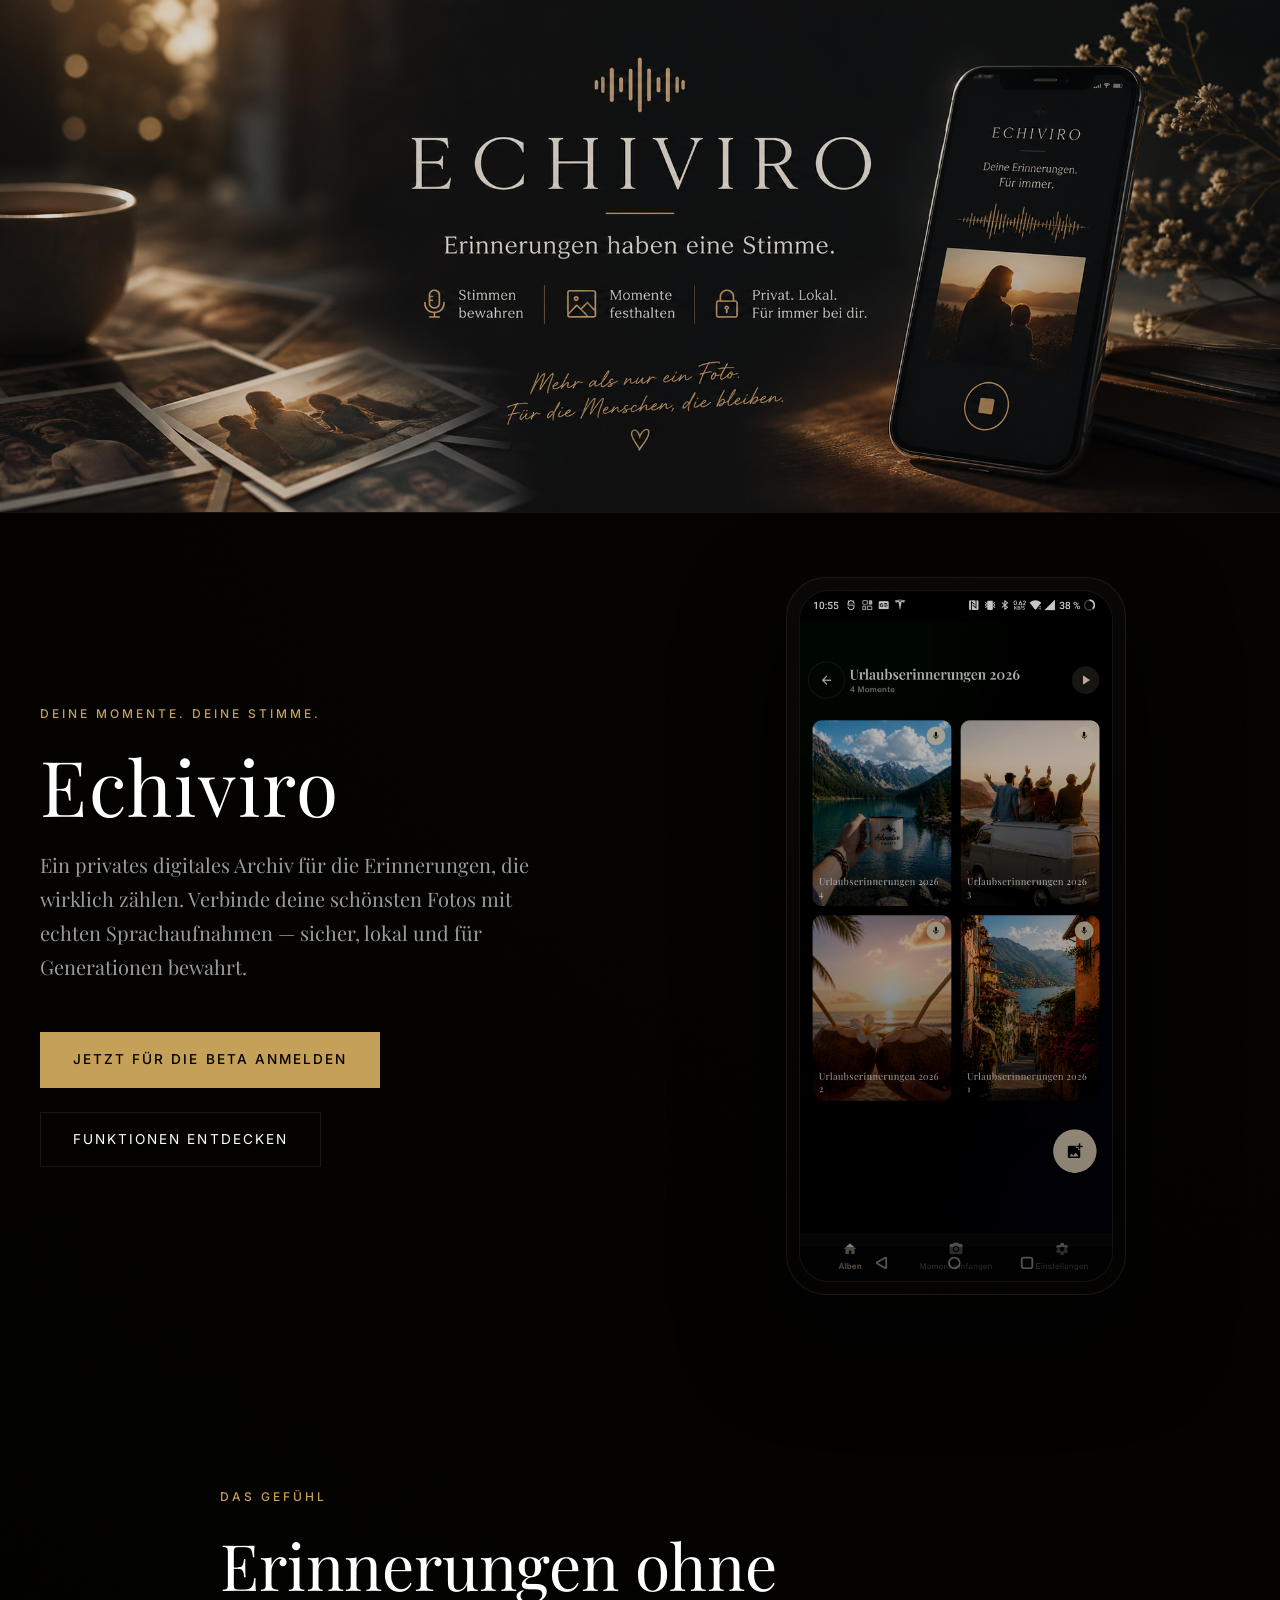
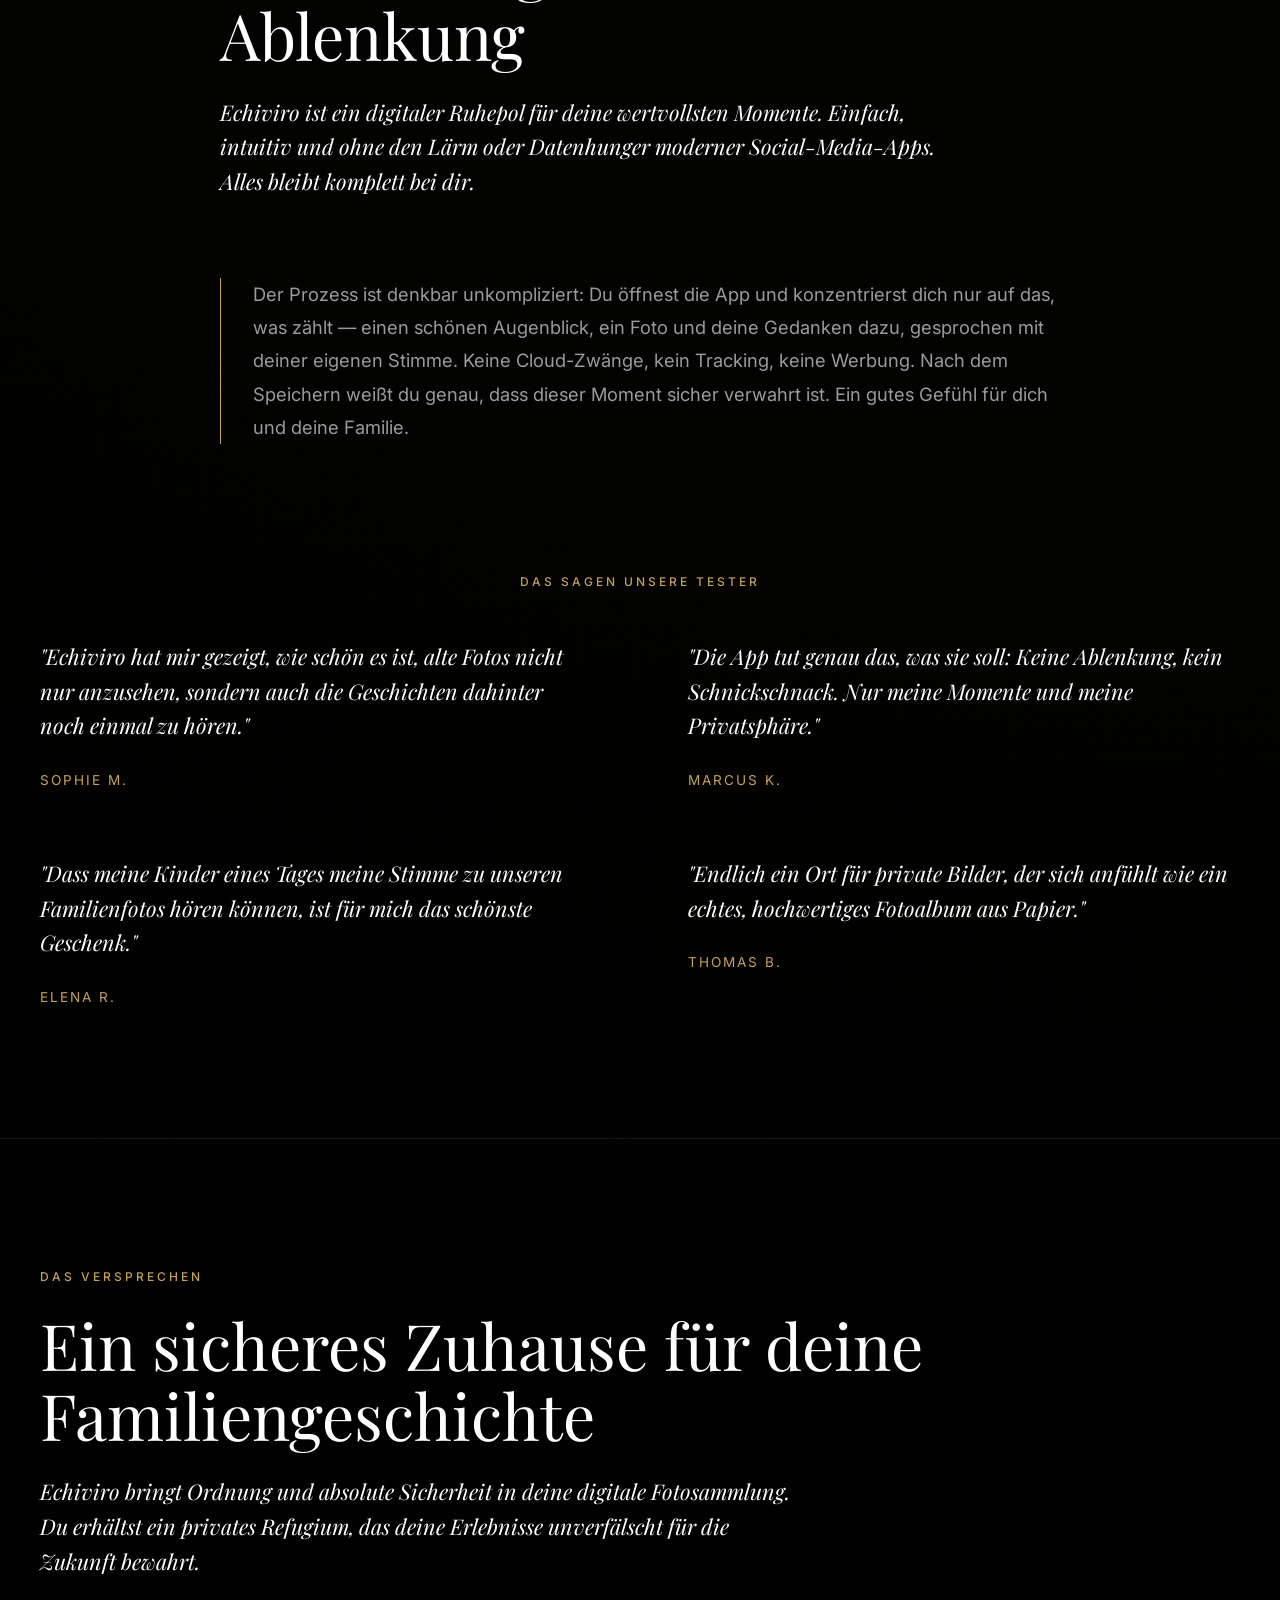
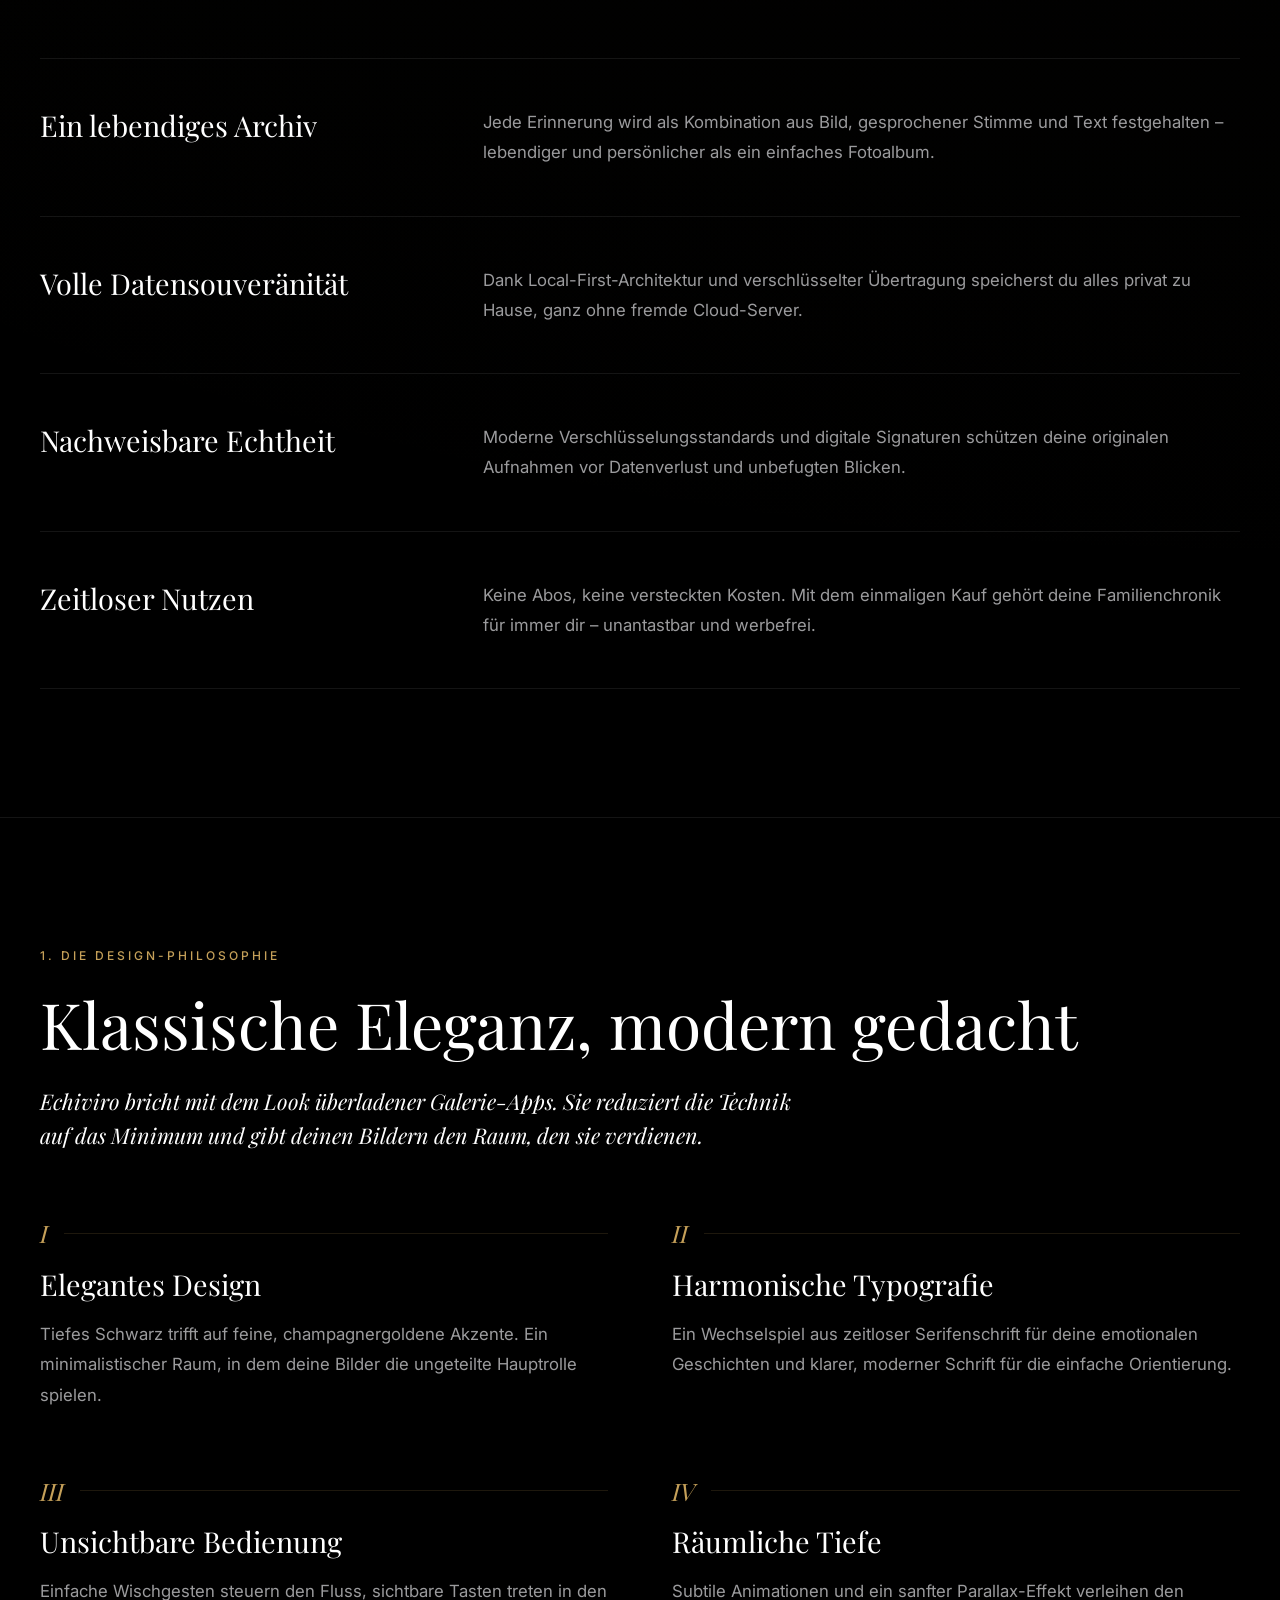
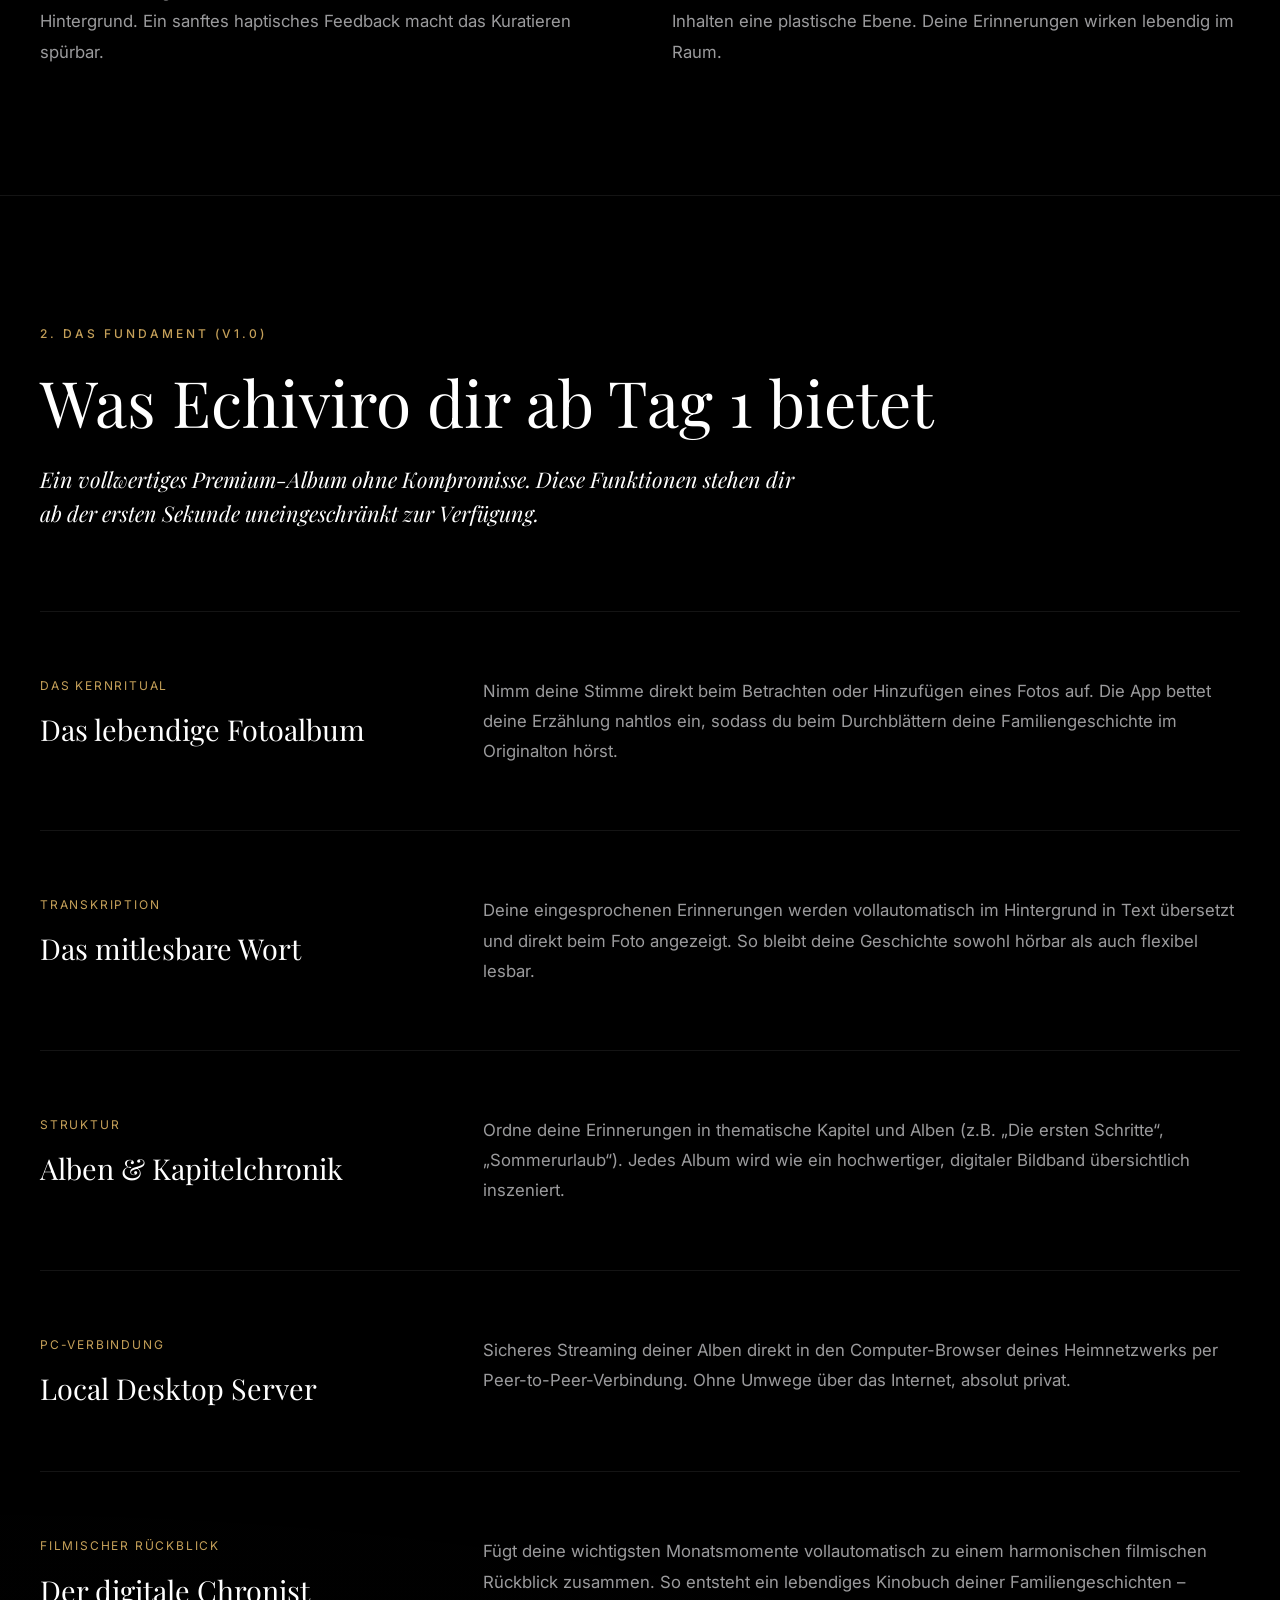
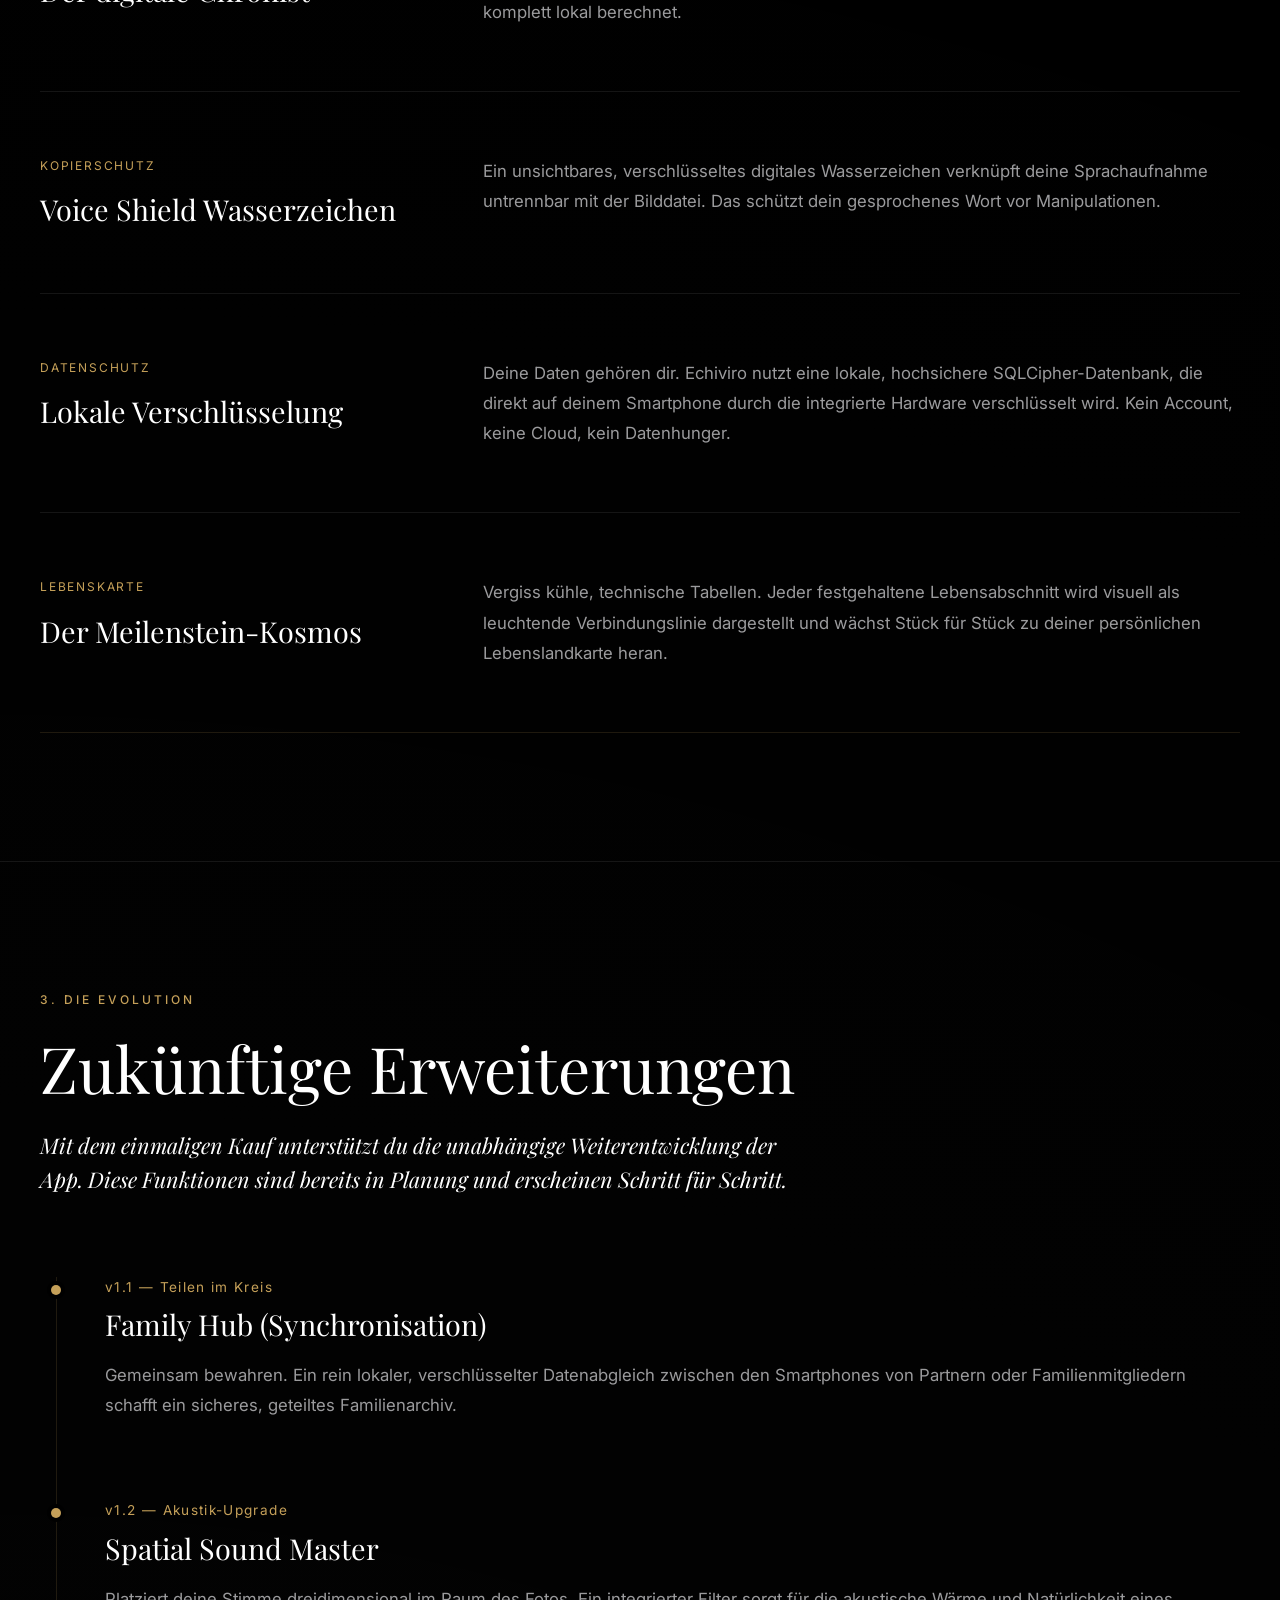
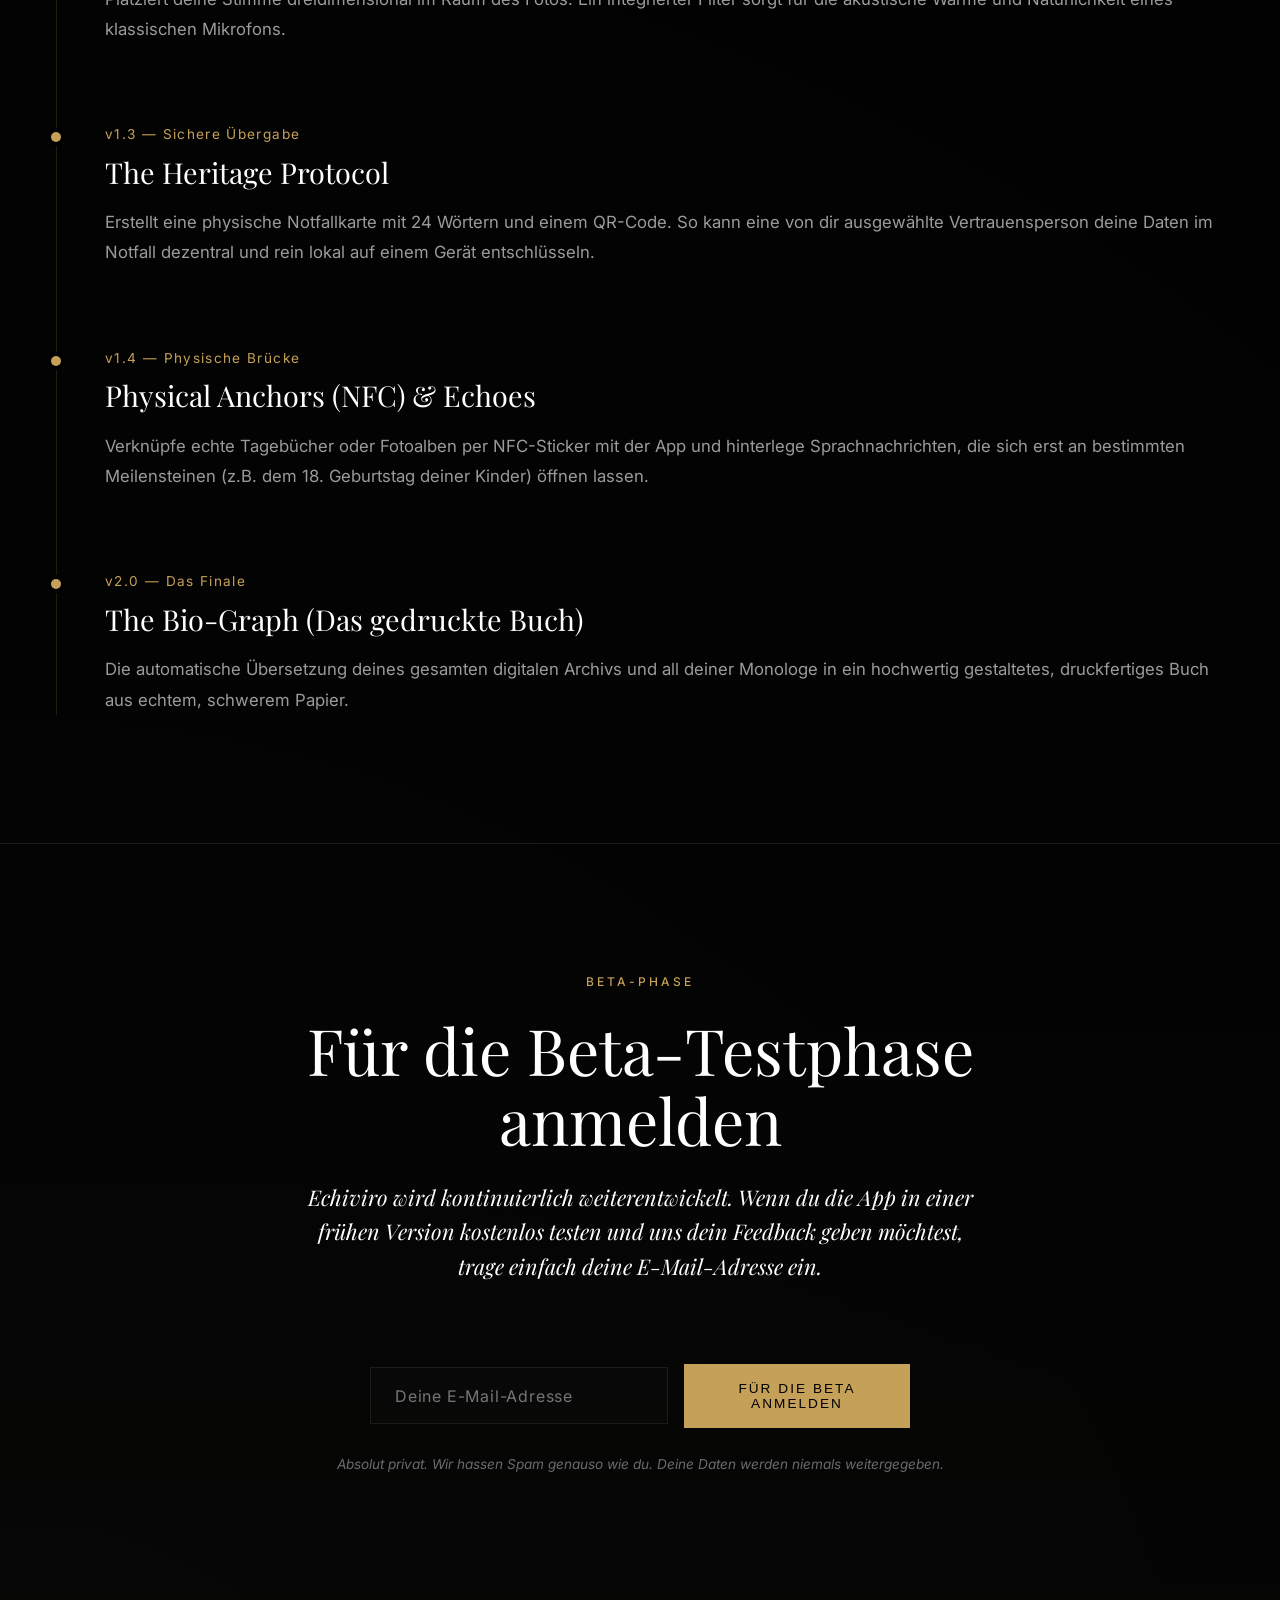
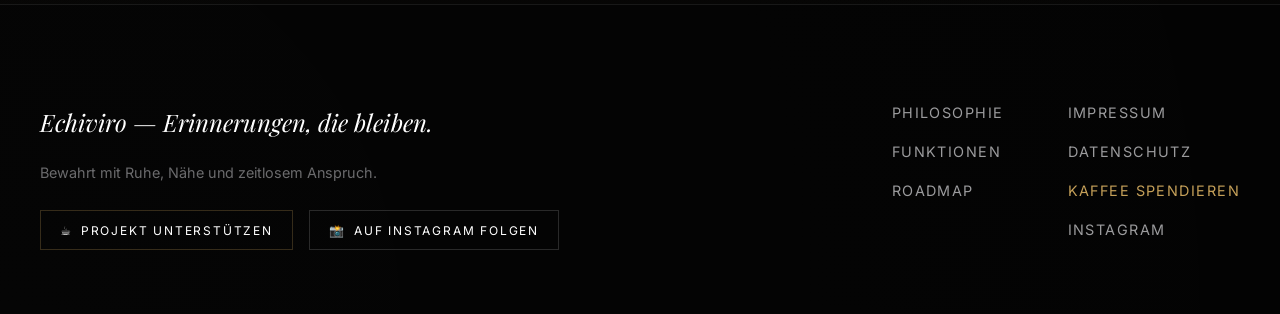
==== commit 7b992590: "Update greeting from 'Hello' to 'Goodbye'" ====
--- a/index.html
+++ b/index.html
@@ -3,12 +3,21 @@
 <head>
     <meta charset="UTF-8">
     <meta name="viewport" content="width=device-width, initial-scale=1.0">
+    <meta name="robots" content="index, follow">
+<meta name="author" content="Echiviro">
+<meta name="keywords" content="digitales Fotoalbum, privates Archiv, Local-first App, Sprachaufnahmen Fotos, Familienerinnerungen sicher speichern">
+<meta property="og:type" content="website">
+<meta property="og:url" content="https://testbug90.github.io/Echiviro/">
+<meta property="og:title" content="Echiviro — Das lebendige Erinnerungsarchiv">
+<meta property="og:description" content="Verbinde deine schönsten Fotos mit echten Sprachaufnahmen. 100% lokal, sicher und privat auf deinem Smartphone.">
+<meta property="og:image" content="https://testbug90.github.io/Echiviro/Header.png">
     <title>Echiviro — Das lebendige Erinnerungsarchiv</title>
     <meta name="description" content="Echiviro ist dein privates digitales Fotoalbum mit echter Stimme. Edel gestaltet, lokal gespeichert und absolut sicher vor fremden Blicken.">
     <link rel="preconnect" href="https://fonts.googleapis.com">
     <link rel="preconnect" href="https://fonts.gstatic.com" crossorigin>
     <link href="https://fonts.googleapis.com/css2?family=Inter:wght@300;400;500;600&family=Playfair+Display:ital,wght@0,400;0,500;1,400&display=swap" rel="stylesheet">
     <link rel="stylesheet" href="styles.css">
+    
 </head>
 <body>
     <div class="page-shell">
--- a/styles.css
+++ b/styles.css
@@ -240,9 +240,9 @@
     filter: contrast(1.05) brightness(0.9);
 }
 
-.screen-slide:first-child,
+/* KORRIGIERT: Volle Deckkraft (1) beim Umschalten gegen Ghosting-Effekt */
 .screen-slide.active {
-    opacity: 0.85; 
+    opacity: 1; 
     transform: scale(1);
 }
 
